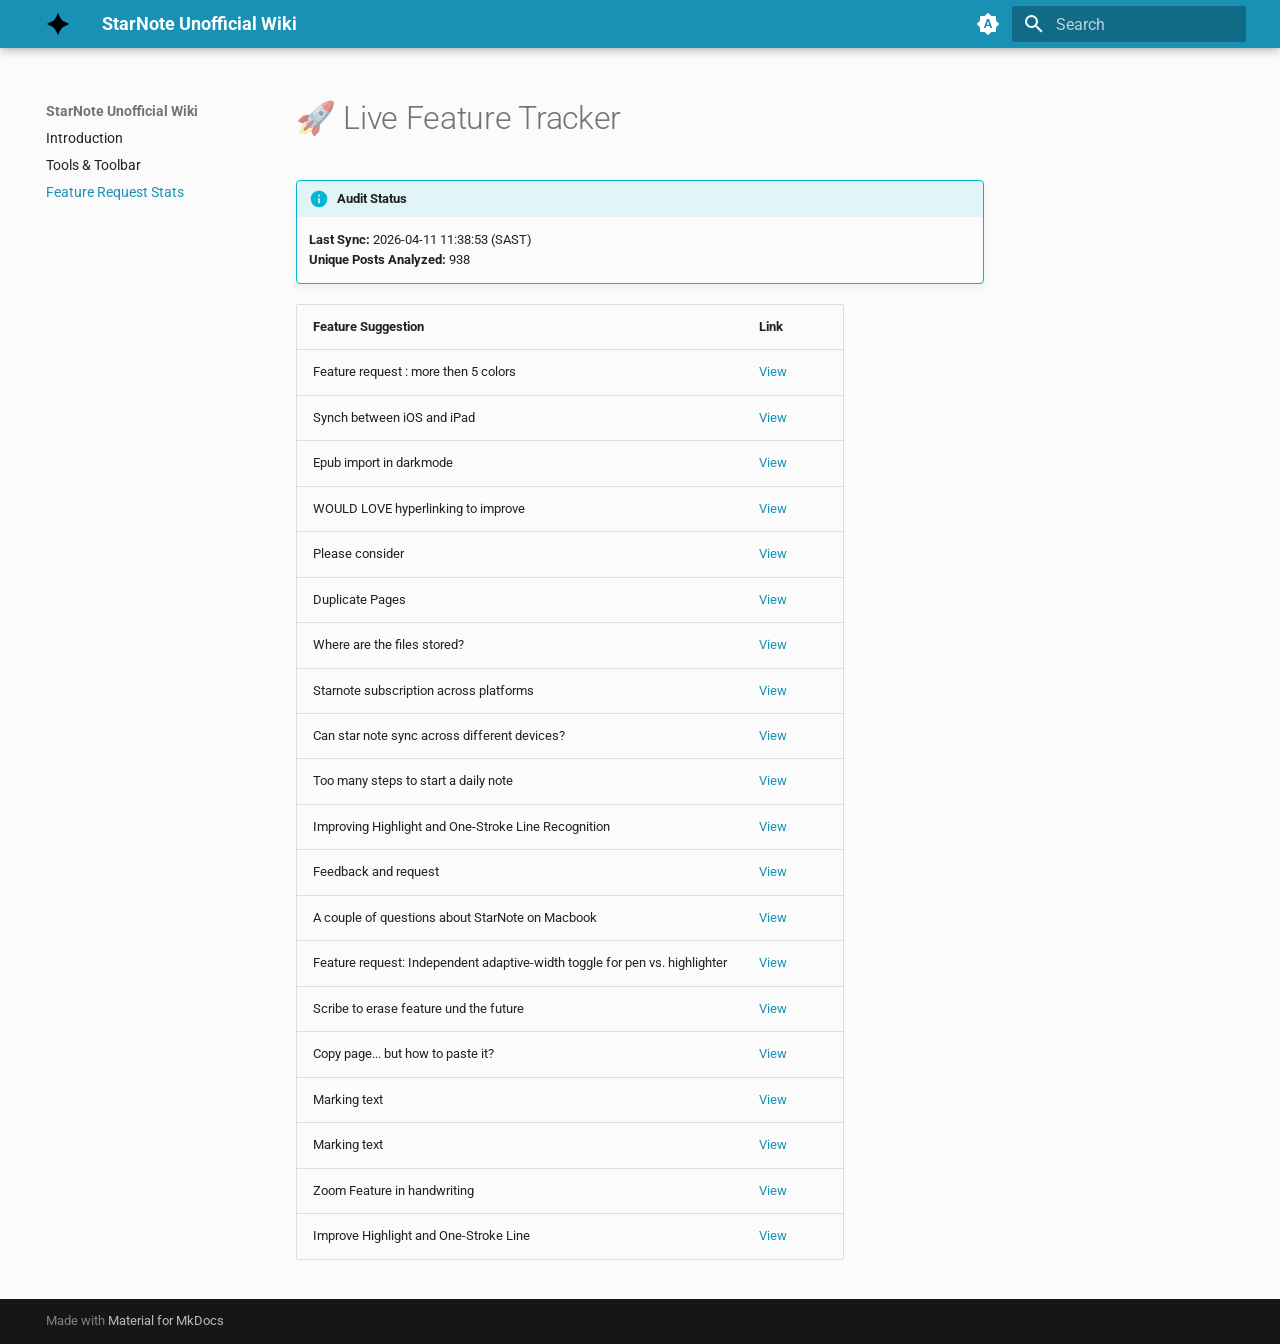
==== features/index.html @ bafad9e4 "Deployed f32382a with MkDocs version: 1.6.1" ====
<!doctype html>
<html lang="en" class="no-js">
  <head>
    
      <meta charset="utf-8">
      <meta name="viewport" content="width=device-width,initial-scale=1">
      
      
      
      
        <link rel="prev" href="../tools/">
      
      
      
        
      
      
      <link rel="icon" href="../assets/sparkle-fill-24.svg">
      <meta name="generator" content="mkdocs-1.6.1, mkdocs-material-9.7.6">
    
    
      
        <title>Feature Request Stats - StarNote Unofficial Wiki</title>
      
    
    
      <link rel="stylesheet" href="../assets/stylesheets/main.484c7ddc.min.css">
      
        
        <link rel="stylesheet" href="../assets/stylesheets/palette.ab4e12ef.min.css">
      
      

  
  
  
  
  <style>:root{--md-annotation-icon:url('data:image/svg+xml;charset=utf-8,%3Csvg%20xmlns%3D%22http%3A//www.w3.org/2000/svg%22%20viewBox%3D%220%200%2024%2024%22%3E%3Cpath%20d%3D%22M18.44%205.559q-1.015%201.748-2.028%203.498-.055-.023-.111-.043a12.098%2012.098%200%200%200-8.68.033C7.537%208.897%205.868%206.026%205.6%205.56a1%201%200%200%200-.141-.19%201.104%201.104%200%200%200-1.768%201.298c1.947%203.37-.096-.216%201.948%203.36.017.03-.495.263-1.393%201.017C2.9%2012.176.452%2014.772%200%2018.99h24a11.7%2011.7%200%200%200-.746-3.068%2012.1%2012.1%200%200%200-2.74-4.184%2012%2012%200%200%200-2.131-1.687c.66-1.122%201.312-2.256%201.965-3.385a1.11%201.11%200%200%200-.008-1.12%201.1%201.1%200%200%200-.852-.532c-.522-.054-.939.313-1.049.545m-.04%208.46c.395.593.324%201.331-.156%201.65-.48.32-1.188.1-1.582-.493s-.324-1.33.156-1.65c.473-.316%201.182-.11%201.582.494m-11.193-.492c.48.32.55%201.058.156%201.65-.394.593-1.103.815-1.584.495-.48-.32-.55-1.058-.156-1.65.4-.603%201.109-.811%201.584-.495%22/%3E%3C/svg%3E');}</style>


    
    
      
    
    
      
        
        
        <link rel="preconnect" href="https://fonts.gstatic.com" crossorigin>
        <link rel="stylesheet" href="https://fonts.googleapis.com/css?family=Roboto:300,300i,400,400i,700,700i%7CRoboto+Mono:400,400i,700,700i&display=fallback">
        <style>:root{--md-text-font:"Roboto";--md-code-font:"Roboto Mono"}</style>
      
    
    
      <link rel="stylesheet" href="../stylesheets/extra.css">
    
    <script>__md_scope=new URL("..",location),__md_hash=e=>[...e].reduce(((e,_)=>(e<<5)-e+_.charCodeAt(0)),0),__md_get=(e,_=localStorage,t=__md_scope)=>JSON.parse(_.getItem(t.pathname+"."+e)),__md_set=(e,_,t=localStorage,a=__md_scope)=>{try{t.setItem(a.pathname+"."+e,JSON.stringify(_))}catch(e){}}</script>
    
      

    
    
  </head>
  
  
    
    
      
    
    
    
    
    <body dir="ltr" data-md-color-scheme="default" data-md-color-primary="indigo" data-md-color-accent="indigo">
  
    
    <input class="md-toggle" data-md-toggle="drawer" type="checkbox" id="__drawer" autocomplete="off">
    <input class="md-toggle" data-md-toggle="search" type="checkbox" id="__search" autocomplete="off">
    <label class="md-overlay" for="__drawer"></label>
    <div data-md-component="skip">
      
        
        <a href="#live-feature-tracker" class="md-skip">
          Skip to content
        </a>
      
    </div>
    <div data-md-component="announce">
      
    </div>
    
    
      

  

<header class="md-header md-header--shadow" data-md-component="header">
  <nav class="md-header__inner md-grid" aria-label="Header">
    <a href=".." title="StarNote Unofficial Wiki" class="md-header__button md-logo" aria-label="StarNote Unofficial Wiki" data-md-component="logo">
      
  <img src="../assets/sparkle-fill-24.svg" alt="logo">

    </a>
    <label class="md-header__button md-icon" for="__drawer">
      
      <svg xmlns="http://www.w3.org/2000/svg" viewBox="0 0 24 24"><path d="M3 6h18v2H3zm0 5h18v2H3zm0 5h18v2H3z"/></svg>
    </label>
    <div class="md-header__title" data-md-component="header-title">
      <div class="md-header__ellipsis">
        <div class="md-header__topic">
          <span class="md-ellipsis">
            StarNote Unofficial Wiki
          </span>
        </div>
        <div class="md-header__topic" data-md-component="header-topic">
          <span class="md-ellipsis">
            
              Feature Request Stats
            
          </span>
        </div>
      </div>
    </div>
    
      
        <form class="md-header__option" data-md-component="palette">
  
    
    
    
    <input class="md-option" data-md-color-media="(prefers-color-scheme)" data-md-color-scheme="default" data-md-color-primary="indigo" data-md-color-accent="indigo"  aria-label="Switch to light mode"  type="radio" name="__palette" id="__palette_0">
    
      <label class="md-header__button md-icon" title="Switch to light mode" for="__palette_1" hidden>
        <svg xmlns="http://www.w3.org/2000/svg" viewBox="0 0 24 24"><path d="m14.3 16-.7-2h-3.2l-.7 2H7.8L11 7h2l3.2 9zM20 8.69V4h-4.69L12 .69 8.69 4H4v4.69L.69 12 4 15.31V20h4.69L12 23.31 15.31 20H20v-4.69L23.31 12zm-9.15 3.96h2.3L12 9z"/></svg>
      </label>
    
  
    
    
    
    <input class="md-option" data-md-color-media="(prefers-color-scheme: light)" data-md-color-scheme="default" data-md-color-primary="indigo" data-md-color-accent="indigo"  aria-label="Switch to dark mode"  type="radio" name="__palette" id="__palette_1">
    
      <label class="md-header__button md-icon" title="Switch to dark mode" for="__palette_2" hidden>
        <svg xmlns="http://www.w3.org/2000/svg" viewBox="0 0 24 24"><path d="M12 7a5 5 0 0 1 5 5 5 5 0 0 1-5 5 5 5 0 0 1-5-5 5 5 0 0 1 5-5m0 2a3 3 0 0 0-3 3 3 3 0 0 0 3 3 3 3 0 0 0 3-3 3 3 0 0 0-3-3m0-7 2.39 3.42C13.65 5.15 12.84 5 12 5s-1.65.15-2.39.42zM3.34 7l4.16-.35A7.2 7.2 0 0 0 5.94 8.5c-.44.74-.69 1.5-.83 2.29zm.02 10 1.76-3.77a7.131 7.131 0 0 0 2.38 4.14zM20.65 7l-1.77 3.79a7.02 7.02 0 0 0-2.38-4.15zm-.01 10-4.14.36c.59-.51 1.12-1.14 1.54-1.86.42-.73.69-1.5.83-2.29zM12 22l-2.41-3.44c.74.27 1.55.44 2.41.44.82 0 1.63-.17 2.37-.44z"/></svg>
      </label>
    
  
    
    
    
    <input class="md-option" data-md-color-media="(prefers-color-scheme: dark)" data-md-color-scheme="slate" data-md-color-primary="indigo" data-md-color-accent="indigo"  aria-label="Switch to pure black"  type="radio" name="__palette" id="__palette_2">
    
      <label class="md-header__button md-icon" title="Switch to pure black" for="__palette_0" hidden>
        <svg xmlns="http://www.w3.org/2000/svg" viewBox="0 0 24 24"><path d="m17.75 4.09-2.53 1.94.91 3.06-2.63-1.81-2.63 1.81.91-3.06-2.53-1.94L12.44 4l1.06-3 1.06 3zm3.5 6.91-1.64 1.25.59 1.98-1.7-1.17-1.7 1.17.59-1.98L15.75 11l2.06-.05L18.5 9l.69 1.95zm-2.28 4.95c.83-.08 1.72 1.1 1.19 1.85-.32.45-.66.87-1.08 1.27C15.17 23 8.84 23 4.94 19.07c-3.91-3.9-3.91-10.24 0-14.14.4-.4.82-.76 1.27-1.08.75-.53 1.93.36 1.85 1.19-.27 2.86.69 5.83 2.89 8.02a9.96 9.96 0 0 0 8.02 2.89m-1.64 2.02a12.08 12.08 0 0 1-7.8-3.47c-2.17-2.19-3.33-5-3.49-7.82-2.81 3.14-2.7 7.96.31 10.98 3.02 3.01 7.84 3.12 10.98.31"/></svg>
      </label>
    
  
</form>
      
    
    
      <script>var palette=__md_get("__palette");if(palette&&palette.color){if("(prefers-color-scheme)"===palette.color.media){var media=matchMedia("(prefers-color-scheme: light)"),input=document.querySelector(media.matches?"[data-md-color-media='(prefers-color-scheme: light)']":"[data-md-color-media='(prefers-color-scheme: dark)']");palette.color.media=input.getAttribute("data-md-color-media"),palette.color.scheme=input.getAttribute("data-md-color-scheme"),palette.color.primary=input.getAttribute("data-md-color-primary"),palette.color.accent=input.getAttribute("data-md-color-accent")}for(var[key,value]of Object.entries(palette.color))document.body.setAttribute("data-md-color-"+key,value)}</script>
    
    
    
      
      
        <label class="md-header__button md-icon" for="__search">
          
          <svg xmlns="http://www.w3.org/2000/svg" viewBox="0 0 24 24"><path d="M9.5 3A6.5 6.5 0 0 1 16 9.5c0 1.61-.59 3.09-1.56 4.23l.27.27h.79l5 5-1.5 1.5-5-5v-.79l-.27-.27A6.52 6.52 0 0 1 9.5 16 6.5 6.5 0 0 1 3 9.5 6.5 6.5 0 0 1 9.5 3m0 2C7 5 5 7 5 9.5S7 14 9.5 14 14 12 14 9.5 12 5 9.5 5"/></svg>
        </label>
        <div class="md-search" data-md-component="search" role="dialog">
  <label class="md-search__overlay" for="__search"></label>
  <div class="md-search__inner" role="search">
    <form class="md-search__form" name="search">
      <input type="text" class="md-search__input" name="query" aria-label="Search" placeholder="Search" autocapitalize="off" autocorrect="off" autocomplete="off" spellcheck="false" data-md-component="search-query" required>
      <label class="md-search__icon md-icon" for="__search">
        
        <svg xmlns="http://www.w3.org/2000/svg" viewBox="0 0 24 24"><path d="M9.5 3A6.5 6.5 0 0 1 16 9.5c0 1.61-.59 3.09-1.56 4.23l.27.27h.79l5 5-1.5 1.5-5-5v-.79l-.27-.27A6.52 6.52 0 0 1 9.5 16 6.5 6.5 0 0 1 3 9.5 6.5 6.5 0 0 1 9.5 3m0 2C7 5 5 7 5 9.5S7 14 9.5 14 14 12 14 9.5 12 5 9.5 5"/></svg>
        
        <svg xmlns="http://www.w3.org/2000/svg" viewBox="0 0 24 24"><path d="M20 11v2H8l5.5 5.5-1.42 1.42L4.16 12l7.92-7.92L13.5 5.5 8 11z"/></svg>
      </label>
      <nav class="md-search__options" aria-label="Search">
        
          <a href="javascript:void(0)" class="md-search__icon md-icon" title="Share" aria-label="Share" data-clipboard data-clipboard-text="" data-md-component="search-share" tabindex="-1">
            
            <svg xmlns="http://www.w3.org/2000/svg" viewBox="0 0 24 24"><path d="M18 16.08c-.76 0-1.44.3-1.96.77L8.91 12.7c.05-.23.09-.46.09-.7s-.04-.47-.09-.7l7.05-4.11c.54.5 1.25.81 2.04.81a3 3 0 0 0 3-3 3 3 0 0 0-3-3 3 3 0 0 0-3 3c0 .24.04.47.09.7L8.04 9.81C7.5 9.31 6.79 9 6 9a3 3 0 0 0-3 3 3 3 0 0 0 3 3c.79 0 1.5-.31 2.04-.81l7.12 4.15c-.05.21-.08.43-.08.66 0 1.61 1.31 2.91 2.92 2.91s2.92-1.3 2.92-2.91A2.92 2.92 0 0 0 18 16.08"/></svg>
          </a>
        
        <button type="reset" class="md-search__icon md-icon" title="Clear" aria-label="Clear" tabindex="-1">
          
          <svg xmlns="http://www.w3.org/2000/svg" viewBox="0 0 24 24"><path d="M19 6.41 17.59 5 12 10.59 6.41 5 5 6.41 10.59 12 5 17.59 6.41 19 12 13.41 17.59 19 19 17.59 13.41 12z"/></svg>
        </button>
      </nav>
      
    </form>
    <div class="md-search__output">
      <div class="md-search__scrollwrap" tabindex="0" data-md-scrollfix>
        <div class="md-search-result" data-md-component="search-result">
          <div class="md-search-result__meta">
            Initializing search
          </div>
          <ol class="md-search-result__list" role="presentation"></ol>
        </div>
      </div>
    </div>
  </div>
</div>
      
    
    
  </nav>
  
</header>
    
    <div class="md-container" data-md-component="container">
      
      
        
          
        
      
      <main class="md-main" data-md-component="main">
        <div class="md-main__inner md-grid">
          
            
              
              <div class="md-sidebar md-sidebar--primary" data-md-component="sidebar" data-md-type="navigation" >
                <div class="md-sidebar__scrollwrap">
                  <div class="md-sidebar__inner">
                    



<nav class="md-nav md-nav--primary" aria-label="Navigation" data-md-level="0">
  <label class="md-nav__title" for="__drawer">
    <a href=".." title="StarNote Unofficial Wiki" class="md-nav__button md-logo" aria-label="StarNote Unofficial Wiki" data-md-component="logo">
      
  <img src="../assets/sparkle-fill-24.svg" alt="logo">

    </a>
    StarNote Unofficial Wiki
  </label>
  
  <ul class="md-nav__list" data-md-scrollfix>
    
      
      
  
  
  
  
    <li class="md-nav__item">
      <a href=".." class="md-nav__link">
        
  
  
  <span class="md-ellipsis">
    
  
    Introduction
  

    
  </span>
  
  

      </a>
    </li>
  

    
      
      
  
  
  
  
    <li class="md-nav__item">
      <a href="../tools/" class="md-nav__link">
        
  
  
  <span class="md-ellipsis">
    
  
    Tools & Toolbar
  

    
  </span>
  
  

      </a>
    </li>
  

    
      
      
  
  
    
  
  
  
    <li class="md-nav__item md-nav__item--active">
      
      <input class="md-nav__toggle md-toggle" type="checkbox" id="__toc">
      
      
        
      
      
      <a href="./" class="md-nav__link md-nav__link--active">
        
  
  
  <span class="md-ellipsis">
    
  
    Feature Request Stats
  

    
  </span>
  
  

      </a>
      
    </li>
  

    
  </ul>
</nav>
                  </div>
                </div>
              </div>
            
            
              
              <div class="md-sidebar md-sidebar--secondary" data-md-component="sidebar" data-md-type="toc" >
                <div class="md-sidebar__scrollwrap">
                  <div class="md-sidebar__inner">
                    

<nav class="md-nav md-nav--secondary" aria-label="Table of contents">
  
  
  
    
  
  
</nav>
                  </div>
                </div>
              </div>
            
          
          
            <div class="md-content" data-md-component="content">
              
                



  


              
              <article class="md-content__inner md-typeset">
                
                  



<h1 id="live-feature-tracker">🚀 Live Feature Tracker</h1>
<div class="admonition info">
<p class="admonition-title">Audit Status</p>
<p><strong>Last Sync:</strong> 2026-04-11 11:38:53 (SAST)<br />
<strong>Unique Posts Analyzed:</strong> 938  </p>
</div>
<table>
<thead>
<tr>
<th style="text-align: left;">Feature Suggestion</th>
<th style="text-align: left;">Link</th>
</tr>
</thead>
<tbody>
<tr>
<td style="text-align: left;">Feature request : more then 5 colors</td>
<td style="text-align: left;"><a href="https://reddit.com/r/StarNoteApp/comments/1phgnlb/feature_request_more_then_5_colors/">View</a></td>
</tr>
<tr>
<td style="text-align: left;">Synch between iOS and iPad</td>
<td style="text-align: left;"><a href="https://reddit.com/r/StarNoteApp/comments/1ph9g75/synch_between_ios_and_ipad/">View</a></td>
</tr>
<tr>
<td style="text-align: left;">Epub import in darkmode</td>
<td style="text-align: left;"><a href="https://reddit.com/r/StarNoteApp/comments/1ph0vtd/epub_import_in_darkmode/">View</a></td>
</tr>
<tr>
<td style="text-align: left;">WOULD LOVE hyperlinking to improve</td>
<td style="text-align: left;"><a href="https://reddit.com/r/StarNoteApp/comments/1pgsdn7/would_love_hyperlinking_to_improve/">View</a></td>
</tr>
<tr>
<td style="text-align: left;">Please consider</td>
<td style="text-align: left;"><a href="https://reddit.com/r/StarNoteApp/comments/1pgsclk/please_consider/">View</a></td>
</tr>
<tr>
<td style="text-align: left;">Duplicate Pages</td>
<td style="text-align: left;"><a href="https://reddit.com/r/StarNoteApp/comments/1pgl7nr/duplicate_pages/">View</a></td>
</tr>
<tr>
<td style="text-align: left;">Where are the files stored?</td>
<td style="text-align: left;"><a href="https://reddit.com/r/StarNoteApp/comments/1pgb4wt/where_are_the_files_stored/">View</a></td>
</tr>
<tr>
<td style="text-align: left;">Starnote subscription across platforms</td>
<td style="text-align: left;"><a href="https://reddit.com/r/StarNoteApp/comments/1pg8w79/starnote_subscription_across_platforms/">View</a></td>
</tr>
<tr>
<td style="text-align: left;">Can star note sync across different devices?</td>
<td style="text-align: left;"><a href="https://reddit.com/r/StarNoteApp/comments/1pfz2fi/can_star_note_sync_across_different_devices/">View</a></td>
</tr>
<tr>
<td style="text-align: left;">Too many steps to start a daily note</td>
<td style="text-align: left;"><a href="https://reddit.com/r/StarNoteApp/comments/1pfocji/too_many_steps_to_start_a_daily_note/">View</a></td>
</tr>
<tr>
<td style="text-align: left;">Improving Highlight and One-Stroke Line Recognition</td>
<td style="text-align: left;"><a href="https://reddit.com/r/StarNoteApp/comments/1pfm1en/improving_highlight_and_onestroke_line_recognition/">View</a></td>
</tr>
<tr>
<td style="text-align: left;">Feedback and request</td>
<td style="text-align: left;"><a href="https://reddit.com/r/StarNoteApp/comments/1pfi7p5/feedback_and_request/">View</a></td>
</tr>
<tr>
<td style="text-align: left;">A couple of questions about StarNote on Macbook</td>
<td style="text-align: left;"><a href="https://reddit.com/r/StarNoteApp/comments/1pf5tfu/a_couple_of_questions_about_starnote_on_macbook/">View</a></td>
</tr>
<tr>
<td style="text-align: left;">Feature request: Independent adaptive-width toggle for pen vs. highlighter</td>
<td style="text-align: left;"><a href="https://reddit.com/r/StarNoteApp/comments/1peumov/feature_request_independent_adaptivewidth_toggle/">View</a></td>
</tr>
<tr>
<td style="text-align: left;">Scribe to erase feature und the future</td>
<td style="text-align: left;"><a href="https://reddit.com/r/StarNoteApp/comments/1peu2ly/scribe_to_erase_feature_und_the_future/">View</a></td>
</tr>
<tr>
<td style="text-align: left;">Copy page... but how to paste it?</td>
<td style="text-align: left;"><a href="https://reddit.com/r/StarNoteApp/comments/1pe8wwp/copy_page_but_how_to_paste_it/">View</a></td>
</tr>
<tr>
<td style="text-align: left;">Marking text</td>
<td style="text-align: left;"><a href="https://reddit.com/r/StarNoteApp/comments/1pe743i/marking_text/">View</a></td>
</tr>
<tr>
<td style="text-align: left;">Marking text</td>
<td style="text-align: left;"><a href="https://reddit.com/r/StarNoteApp/comments/1pe73z9/marking_text/">View</a></td>
</tr>
<tr>
<td style="text-align: left;">Zoom Feature in handwriting</td>
<td style="text-align: left;"><a href="https://reddit.com/r/StarNoteApp/comments/1pe5o2b/zoom_feature_in_handwriting/">View</a></td>
</tr>
<tr>
<td style="text-align: left;">Improve Highlight and One-Stroke Line</td>
<td style="text-align: left;"><a href="https://reddit.com/r/StarNoteApp/comments/1pe5fpt/improve_highlight_and_onestroke_line/">View</a></td>
</tr>
</tbody>
</table>












                
              </article>
            </div>
          
          
<script>var target=document.getElementById(location.hash.slice(1));target&&target.name&&(target.checked=target.name.startsWith("__tabbed_"))</script>
        </div>
        
          <button type="button" class="md-top md-icon" data-md-component="top" hidden>
  
  <svg xmlns="http://www.w3.org/2000/svg" viewBox="0 0 24 24"><path d="M13 20h-2V8l-5.5 5.5-1.42-1.42L12 4.16l7.92 7.92-1.42 1.42L13 8z"/></svg>
  Back to top
</button>
        
      </main>
      
        <footer class="md-footer">
  
  <div class="md-footer-meta md-typeset">
    <div class="md-footer-meta__inner md-grid">
      <div class="md-copyright">
  
  
    Made with
    <a href="https://squidfunk.github.io/mkdocs-material/" target="_blank" rel="noopener">
      Material for MkDocs
    </a>
  
</div>
      
    </div>
  </div>
</footer>
      
    </div>
    <div class="md-dialog" data-md-component="dialog">
      <div class="md-dialog__inner md-typeset"></div>
    </div>
    
    
    
      
      
      <script id="__config" type="application/json">{"annotate": null, "base": "..", "features": ["navigation.path", "navigation.sections", "navigation.top", "search.highlight", "search.share"], "search": "../assets/javascripts/workers/search.2c215733.min.js", "tags": null, "translations": {"clipboard.copied": "Copied to clipboard", "clipboard.copy": "Copy to clipboard", "search.result.more.one": "1 more on this page", "search.result.more.other": "# more on this page", "search.result.none": "No matching documents", "search.result.one": "1 matching document", "search.result.other": "# matching documents", "search.result.placeholder": "Type to start searching", "search.result.term.missing": "Missing", "select.version": "Select version"}, "version": null}</script>
    
    
      <script src="../assets/javascripts/bundle.79ae519e.min.js"></script>
      
    
  </body>
</html>
---- assets/stylesheets/main.484c7ddc.min.css ----
@charset "UTF-8";html{-webkit-text-size-adjust:none;-moz-text-size-adjust:none;text-size-adjust:none;box-sizing:border-box}*,:after,:before{box-sizing:inherit}@media (prefers-reduced-motion){*,:after,:before{transition:none!important}}body{margin:0}a,button,input,label{-webkit-tap-highlight-color:transparent}a{color:inherit;text-decoration:none}hr{border:0;box-sizing:initial;display:block;height:.05rem;overflow:visible;padding:0}small{font-size:80%}sub,sup{line-height:1em}img{border-style:none}table{border-collapse:initial;border-spacing:0}td,th{font-weight:400;vertical-align:top}button{background:#0000;border:0;font-family:inherit;font-size:inherit;margin:0;padding:0}input{border:0;outline:none}:root{--md-primary-fg-color:#4051b5;--md-primary-fg-color--light:#5d6cc0;--md-primary-fg-color--dark:#303fa1;--md-primary-bg-color:#fff;--md-primary-bg-color--light:#ffffffb3;--md-accent-fg-color:#526cfe;--md-accent-fg-color--transparent:#526cfe1a;--md-accent-bg-color:#fff;--md-accent-bg-color--light:#ffffffb3}[data-md-color-scheme=default]{color-scheme:light}[data-md-color-scheme=default] img[src$="#gh-dark-mode-only"],[data-md-color-scheme=default] img[src$="#only-dark"]{display:none}:root,[data-md-color-scheme=default]{--md-hue:225deg;--md-default-fg-color:#000000de;--md-default-fg-color--light:#0000008a;--md-default-fg-color--lighter:#00000052;--md-default-fg-color--lightest:#00000012;--md-default-bg-color:#fff;--md-default-bg-color--light:#ffffffb3;--md-default-bg-color--lighter:#ffffff4d;--md-default-bg-color--lightest:#ffffff1f;--md-code-fg-color:#36464e;--md-code-bg-color:#f5f5f5;--md-code-bg-color--light:#f5f5f5b3;--md-code-bg-color--lighter:#f5f5f54d;--md-code-hl-color:#4287ff;--md-code-hl-color--light:#4287ff1a;--md-code-hl-number-color:#d52a2a;--md-code-hl-special-color:#db1457;--md-code-hl-function-color:#a846b9;--md-code-hl-constant-color:#6e59d9;--md-code-hl-keyword-color:#3f6ec6;--md-code-hl-string-color:#1c7d4d;--md-code-hl-name-color:var(--md-code-fg-color);--md-code-hl-operator-color:var(--md-default-fg-color--light);--md-code-hl-punctuation-color:var(--md-default-fg-color--light);--md-code-hl-comment-color:var(--md-default-fg-color--light);--md-code-hl-generic-color:var(--md-default-fg-color--light);--md-code-hl-variable-color:var(--md-default-fg-color--light);--md-typeset-color:var(--md-default-fg-color);--md-typeset-a-color:var(--md-primary-fg-color);--md-typeset-del-color:#f5503d26;--md-typeset-ins-color:#0bd57026;--md-typeset-kbd-color:#fafafa;--md-typeset-kbd-accent-color:#fff;--md-typeset-kbd-border-color:#b8b8b8;--md-typeset-mark-color:#ffff0080;--md-typeset-table-color:#0000001f;--md-typeset-table-color--light:rgba(0,0,0,.035);--md-admonition-fg-color:var(--md-default-fg-color);--md-admonition-bg-color:var(--md-default-bg-color);--md-warning-fg-color:#000000de;--md-warning-bg-color:#ff9;--md-footer-fg-color:#fff;--md-footer-fg-color--light:#ffffffb3;--md-footer-fg-color--lighter:#ffffff73;--md-footer-bg-color:#000000de;--md-footer-bg-color--dark:#00000052;--md-shadow-z1:0 0.2rem 0.5rem #0000000d,0 0 0.05rem #0000001a;--md-shadow-z2:0 0.2rem 0.5rem #0000001a,0 0 0.05rem #00000040;--md-shadow-z3:0 0.2rem 0.5rem #0003,0 0 0.05rem #00000059}.md-icon svg{fill:currentcolor;display:block;height:1.2rem;width:1.2rem}body{-webkit-font-smoothing:antialiased;-moz-osx-font-smoothing:grayscale;--md-text-font-family:var(--md-text-font,_),-apple-system,BlinkMacSystemFont,Helvetica,Arial,sans-serif;--md-code-font-family:var(--md-code-font,_),SFMono-Regular,Consolas,Menlo,monospace}aside,body,input{font-feature-settings:"kern","liga";color:var(--md-typeset-color);font-family:var(--md-text-font-family)}code,kbd,pre{font-feature-settings:"kern";font-family:var(--md-code-font-family)}:root{--md-typeset-table-sort-icon:url('data:image/svg+xml;charset=utf-8,<svg xmlns="http://www.w3.org/2000/svg" viewBox="0 0 24 24"><path d="m18 21-4-4h3V7h-3l4-4 4 4h-3v10h3M2 19v-2h10v2M2 13v-2h7v2M2 7V5h4v2z"/></svg>');--md-typeset-table-sort-icon--asc:url('data:image/svg+xml;charset=utf-8,<svg xmlns="http://www.w3.org/2000/svg" viewBox="0 0 24 24"><path d="M19 17h3l-4 4-4-4h3V3h2M2 17h10v2H2M6 5v2H2V5m0 6h7v2H2z"/></svg>');--md-typeset-table-sort-icon--desc:url('data:image/svg+xml;charset=utf-8,<svg xmlns="http://www.w3.org/2000/svg" viewBox="0 0 24 24"><path d="M19 7h3l-4-4-4 4h3v14h2M2 17h10v2H2M6 5v2H2V5m0 6h7v2H2z"/></svg>')}.md-typeset{-webkit-print-color-adjust:exact;color-adjust:exact;font-size:.8rem;line-height:1.6;overflow-wrap:break-word}@media print{.md-typeset{font-size:.68rem}}.md-typeset blockquote,.md-typeset dl,.md-typeset figure,.md-typeset ol,.md-typeset pre,.md-typeset ul{margin-bottom:1em;margin-top:1em}.md-typeset h1{color:var(--md-default-fg-color--light);font-size:2em;line-height:1.3;margin:0 0 1.25em}.md-typeset h1,.md-typeset h2{font-weight:300;letter-spacing:-.01em}.md-typeset h2{font-size:1.5625em;line-height:1.4;margin:1.6em 0 .64em}.md-typeset h3{font-size:1.25em;font-weight:400;letter-spacing:-.01em;line-height:1.5;margin:1.6em 0 .8em}.md-typeset h2+h3{margin-top:.8em}.md-typeset h4{font-weight:700;letter-spacing:-.01em;margin:1em 0}.md-typeset h5,.md-typeset h6{color:var(--md-default-fg-color--light);font-size:.8em;font-weight:700;letter-spacing:-.01em;margin:1.25em 0}.md-typeset h5{text-transform:uppercase}.md-typeset h5 code{text-transform:none}.md-typeset hr{border-bottom:.05rem solid var(--md-default-fg-color--lightest);display:flow-root;margin:1.5em 0}.md-typeset a{color:var(--md-typeset-a-color);word-break:break-word}.md-typeset a,.md-typeset a:before{transition:color 125ms}.md-typeset a:focus,.md-typeset a:hover{color:var(--md-accent-fg-color)}.md-typeset a:focus code,.md-typeset a:hover code{background-color:var(--md-accent-fg-color--transparent);color:var(--md-accent-fg-color)}.md-typeset a code{color:var(--md-typeset-a-color)}.md-typeset a.focus-visible{outline-color:var(--md-accent-fg-color);outline-offset:.2rem}.md-typeset code,.md-typeset kbd,.md-typeset pre{color:var(--md-code-fg-color);direction:ltr;font-variant-ligatures:none;transition:background-color 125ms}@media print{.md-typeset code,.md-typeset kbd,.md-typeset pre{white-space:pre-wrap}}.md-typeset code{background-color:var(--md-code-bg-color);border-radius:.1rem;-webkit-box-decoration-break:clone;box-decoration-break:clone;font-size:.85em;padding:0 .2941176471em;transition:color 125ms,background-color 125ms;word-break:break-word}.md-typeset code:not(.focus-visible){-webkit-tap-highlight-color:transparent;outline:none}.md-typeset pre{display:flow-root;line-height:1.4;position:relative}.md-typeset pre>code{-webkit-box-decoration-break:slice;box-decoration-break:slice;box-shadow:none;display:block;margin:0;outline-color:var(--md-accent-fg-color);overflow:auto;padding:.7720588235em 1.1764705882em;scrollbar-color:var(--md-default-fg-color--lighter) #0000;scrollbar-width:thin;touch-action:auto;word-break:normal}.md-typeset pre>code:hover{scrollbar-color:var(--md-accent-fg-color) #0000}.md-typeset pre>code::-webkit-scrollbar{height:.2rem;width:.2rem}.md-typeset pre>code::-webkit-scrollbar-thumb{background-color:var(--md-default-fg-color--lighter)}.md-typeset pre>code::-webkit-scrollbar-thumb:hover{background-color:var(--md-accent-fg-color)}.md-typeset kbd{background-color:var(--md-typeset-kbd-color);border-radius:.1rem;box-shadow:0 .1rem 0 .05rem var(--md-typeset-kbd-border-color),0 .1rem 0 var(--md-typeset-kbd-border-color),0 -.1rem .2rem var(--md-typeset-kbd-accent-color) inset;color:var(--md-default-fg-color);display:inline-block;font-size:.75em;padding:0 .6666666667em;vertical-align:text-top;word-break:break-word}.md-typeset mark{background-color:var(--md-typeset-mark-color);-webkit-box-decoration-break:clone;box-decoration-break:clone;color:inherit;word-break:break-word}.md-typeset abbr{cursor:help;text-decoration:none}.md-typeset [data-preview],.md-typeset abbr{border-bottom:.05rem dotted var(--md-default-fg-color--light)}.md-typeset small{opacity:.75}[dir=ltr] .md-typeset sub,[dir=ltr] .md-typeset sup{margin-left:.078125em}[dir=rtl] .md-typeset sub,[dir=rtl] .md-typeset sup{margin-right:.078125em}[dir=ltr] .md-typeset blockquote{padding-left:.6rem}[dir=rtl] .md-typeset blockquote{padding-right:.6rem}[dir=ltr] .md-typeset blockquote{border-left:.2rem solid var(--md-default-fg-color--lighter)}[dir=rtl] .md-typeset blockquote{border-right:.2rem solid var(--md-default-fg-color--lighter)}.md-typeset blockquote{color:var(--md-default-fg-color--light);margin-left:0;margin-right:0}.md-typeset ul{list-style-type:disc}.md-typeset ul[type]{list-style-type:revert-layer}[dir=ltr] .md-typeset ol,[dir=ltr] .md-typeset ul{margin-left:.625em}[dir=rtl] .md-typeset ol,[dir=rtl] .md-typeset ul{margin-right:.625em}.md-typeset ol,.md-typeset ul{padding:0}.md-typeset ol:not([hidden]),.md-typeset ul:not([hidden]){display:flow-root}.md-typeset ol ol,.md-typeset ul ol{list-style-type:lower-alpha}.md-typeset ol ol ol,.md-typeset ul ol ol{list-style-type:lower-roman}.md-typeset ol ol ol ol,.md-typeset ul ol ol ol{list-style-type:upper-alpha}.md-typeset ol ol ol ol ol,.md-typeset ul ol ol ol ol{list-style-type:upper-roman}.md-typeset ol[type],.md-typeset ul[type]{list-style-type:revert-layer}[dir=ltr] .md-typeset ol li,[dir=ltr] .md-typeset ul li{margin-left:1.25em}[dir=rtl] .md-typeset ol li,[dir=rtl] .md-typeset ul li{margin-right:1.25em}.md-typeset ol li,.md-typeset ul li{margin-bottom:.5em}.md-typeset ol li blockquote,.md-typeset ol li p,.md-typeset ul li blockquote,.md-typeset ul li p{margin:.5em 0}.md-typeset ol li:last-child,.md-typeset ul li:last-child{margin-bottom:0}[dir=ltr] .md-typeset ol li ol,[dir=ltr] .md-typeset ol li ul,[dir=ltr] .md-typeset ul li ol,[dir=ltr] .md-typeset ul li ul{margin-left:.625em}[dir=rtl] .md-typeset ol li ol,[dir=rtl] .md-typeset ol li ul,[dir=rtl] .md-typeset ul li ol,[dir=rtl] .md-typeset ul li ul{margin-right:.625em}.md-typeset ol li ol,.md-typeset ol li ul,.md-typeset ul li ol,.md-typeset ul li ul{margin-bottom:.5em;margin-top:.5em}[dir=ltr] .md-typeset dd{margin-left:1.875em}[dir=rtl] .md-typeset dd{margin-right:1.875em}.md-typeset dd{margin-bottom:1.5em;margin-top:1em}.md-typeset img,.md-typeset svg,.md-typeset video{height:auto;max-width:100%}.md-typeset img[align=left]{margin:1em 1em 1em 0}.md-typeset img[align=right]{margin:1em 0 1em 1em}.md-typeset img[align]:only-child{margin-top:0}.md-typeset figure{display:flow-root;margin:1em auto;max-width:100%;text-align:center;width:fit-content}.md-typeset figure img{display:block;margin:0 auto}.md-typeset figcaption{font-style:italic;margin:1em auto;max-width:24rem}.md-typeset iframe{max-width:100%}.md-typeset table:not([class]){background-color:var(--md-default-bg-color);border:.05rem solid var(--md-typeset-table-color);border-radius:.1rem;display:inline-block;font-size:.64rem;max-width:100%;overflow:auto;touch-action:auto}@media print{.md-typeset table:not([class]){display:table}}.md-typeset table:not([class])+*{margin-top:1.5em}.md-typeset table:not([class]) td>:first-child,.md-typeset table:not([class]) th>:first-child{margin-top:0}.md-typeset table:not([class]) td>:last-child,.md-typeset table:not([class]) th>:last-child{margin-bottom:0}.md-typeset table:not([class]) td:not([align]),.md-typeset table:not([class]) th:not([align]){text-align:left}[dir=rtl] .md-typeset table:not([class]) td:not([align]),[dir=rtl] .md-typeset table:not([class]) th:not([align]){text-align:right}.md-typeset table:not([class]) th{font-weight:700;min-width:5rem;padding:.9375em 1.25em;vertical-align:top}.md-typeset table:not([class]) td{border-top:.05rem solid var(--md-typeset-table-color);padding:.9375em 1.25em;vertical-align:top}.md-typeset table:not([class]) tbody tr{transition:background-color 125ms}.md-typeset table:not([class]) tbody tr:hover{background-color:var(--md-typeset-table-color--light);box-shadow:0 .05rem 0 var(--md-default-bg-color) inset}.md-typeset table:not([class]) a{word-break:normal}.md-typeset table th[role=columnheader]{cursor:pointer}[dir=ltr] .md-typeset table th[role=columnheader]:after{margin-left:.5em}[dir=rtl] .md-typeset table th[role=columnheader]:after{margin-right:.5em}.md-typeset table th[role=columnheader]:after{content:"";display:inline-block;height:1.2em;-webkit-mask-image:var(--md-typeset-table-sort-icon);mask-image:var(--md-typeset-table-sort-icon);-webkit-mask-repeat:no-repeat;mask-repeat:no-repeat;-webkit-mask-size:contain;mask-size:contain;transition:background-color 125ms;vertical-align:text-bottom;width:1.2em}.md-typeset table th[role=columnheader]:hover:after{background-color:var(--md-default-fg-color--lighter)}.md-typeset table th[role=columnheader][aria-sort=ascending]:after{background-color:var(--md-default-fg-color--light);-webkit-mask-image:var(--md-typeset-table-sort-icon--asc);mask-image:var(--md-typeset-table-sort-icon--asc)}.md-typeset table th[role=columnheader][aria-sort=descending]:after{background-color:var(--md-default-fg-color--light);-webkit-mask-image:var(--md-typeset-table-sort-icon--desc);mask-image:var(--md-typeset-table-sort-icon--desc)}.md-typeset__scrollwrap{margin:1em -.8rem;overflow-x:auto;touch-action:auto}.md-typeset__table{display:inline-block;margin-bottom:.5em;padding:0 .8rem}@media print{.md-typeset__table{display:block}}html .md-typeset__table table{display:table;margin:0;overflow:hidden;width:100%}@media screen and (max-width:44.984375em){.md-content__inner>pre{margin:1em -.8rem}.md-content__inner>pre code{border-radius:0}}.md-typeset .md-author{border-radius:100%;display:block;flex-shrink:0;height:1.6rem;overflow:hidden;position:relative;transition:color 125ms,transform 125ms;width:1.6rem}.md-typeset .md-author img{display:block}.md-typeset .md-author--more{background:var(--md-default-fg-color--lightest);color:var(--md-default-fg-color--lighter);font-size:.6rem;font-weight:700;line-height:1.6rem;text-align:center}.md-typeset .md-author--long{height:2.4rem;width:2.4rem}.md-typeset a.md-author{transform:scale(1)}.md-typeset a.md-author img{border-radius:100%;filter:grayscale(100%) opacity(75%);transition:filter 125ms}.md-typeset a.md-author:focus,.md-typeset a.md-author:hover{transform:scale(1.1);z-index:1}.md-typeset a.md-author:focus img,.md-typeset a.md-author:hover img{filter:grayscale(0)}.md-banner{background-color:var(--md-footer-bg-color);color:var(--md-footer-fg-color);overflow:auto}@media print{.md-banner{display:none}}.md-banner--warning{background-color:var(--md-warning-bg-color);color:var(--md-warning-fg-color)}.md-banner__inner{font-size:.7rem;margin:.6rem auto;padding:0 .8rem}[dir=ltr] .md-banner__button{float:right}[dir=rtl] .md-banner__button{float:left}.md-banner__button{color:inherit;cursor:pointer;transition:opacity .25s}.no-js .md-banner__button{display:none}.md-banner__button:hover{opacity:.7}html{font-size:125%;height:100%;overflow-x:hidden}@media screen and (min-width:100em){html{font-size:137.5%}}@media screen and (min-width:125em){html{font-size:150%}}body{background-color:var(--md-default-bg-color);display:flex;flex-direction:column;font-size:.5rem;min-height:100%;position:relative;width:100%}@media print{body{display:block}}@media screen and (max-width:59.984375em){body[data-md-scrolllock]{position:fixed}}.md-grid{margin-left:auto;margin-right:auto;max-width:61rem}.md-container{display:flex;flex-direction:column;flex-grow:1}@media print{.md-container{display:block}}.md-main{flex-grow:1}.md-main__inner{display:flex;height:100%;margin-top:1.5rem}.md-ellipsis{overflow:hidden;text-overflow:ellipsis}.md-toggle{display:none}.md-option{height:0;opacity:0;position:absolute;width:0}.md-option:checked+label:not([hidden]){display:block}.md-option.focus-visible+label{outline-color:var(--md-accent-fg-color);outline-style:auto}.md-skip{background-color:var(--md-default-fg-color);border-radius:.1rem;color:var(--md-default-bg-color);font-size:.64rem;margin:.5rem;opacity:0;outline-color:var(--md-accent-fg-color);padding:.3rem .5rem;position:fixed;transform:translateY(.4rem);z-index:-1}.md-skip:focus{opacity:1;transform:translateY(0);transition:transform .25s cubic-bezier(.4,0,.2,1),opacity 175ms 75ms;z-index:10}@page{margin:25mm}:root{--md-clipboard-icon:url('data:image/svg+xml;charset=utf-8,<svg xmlns="http://www.w3.org/2000/svg" viewBox="0 0 24 24"><path d="M19 21H8V7h11m0-2H8a2 2 0 0 0-2 2v14a2 2 0 0 0 2 2h11a2 2 0 0 0 2-2V7a2 2 0 0 0-2-2m-3-4H4a2 2 0 0 0-2 2v14h2V3h12z"/></svg>')}.md-clipboard{border-radius:.1rem;color:var(--md-default-fg-color--lightest);cursor:pointer;height:1.5em;outline-color:var(--md-accent-fg-color);outline-offset:.1rem;transition:color .25s;width:1.5em;z-index:1}@media print{.md-clipboard{display:none}}.md-clipboard:not(.focus-visible){-webkit-tap-highlight-color:transparent;outline:none}:hover>.md-clipboard{color:var(--md-default-fg-color--light)}.md-clipboard:focus,.md-clipboard:hover{color:var(--md-accent-fg-color)}.md-clipboard:after{background-color:currentcolor;content:"";display:block;height:1.125em;margin:0 auto;-webkit-mask-image:var(--md-clipboard-icon);mask-image:var(--md-clipboard-icon);-webkit-mask-position:center;mask-position:center;-webkit-mask-repeat:no-repeat;mask-repeat:no-repeat;-webkit-mask-size:contain;mask-size:contain;width:1.125em}.md-clipboard--inline{cursor:pointer}.md-clipboard--inline code{transition:color .25s,background-color .25s}.md-clipboard--inline:focus code,.md-clipboard--inline:hover code{background-color:var(--md-accent-fg-color--transparent);color:var(--md-accent-fg-color)}:root{--md-code-select-icon:url('data:image/svg+xml;charset=utf-8,<svg xmlns="http://www.w3.org/2000/svg" viewBox="0 0 24 24"><path d="M19 19h-4v2h4c1.1 0 2-.9 2-2v-4h-2m0-12h-4v2h4v4h2V5c0-1.1-.9-2-2-2M5 5h4V3H5c-1.1 0-2 .9-2 2v4h2m0 6H3v4c0 1.1.9 2 2 2h4v-2H5zm2-4h2v2H7zm4 0h2v2h-2zm4 0h2v2h-2zM7 7h2v2H7zm4 0h2v2h-2zm4 0h2v2h-2zm-8 8h2v2H7zm4 0h2v2h-2zm4 0h2v2h-2z"/></svg>');--md-code-copy-icon:url('data:image/svg+xml;charset=utf-8,<svg xmlns="http://www.w3.org/2000/svg" viewBox="0 0 24 24"><path d="M19 21H8V7h11m0-2H8a2 2 0 0 0-2 2v14a2 2 0 0 0 2 2h11a2 2 0 0 0 2-2V7a2 2 0 0 0-2-2m-3-4H4a2 2 0 0 0-2 2v14h2V3h12z"/></svg>')}.md-typeset .md-code__content{display:grid}.md-code__nav{background-color:var(--md-code-bg-color--lighter);border-radius:.1rem;display:flex;gap:.2rem;padding:.2rem;position:absolute;right:.25em;top:.25em;transition:background-color .25s;z-index:1}:hover>.md-code__nav{background-color:var(--md-code-bg-color--light)}.md-code__button{color:var(--md-default-fg-color--lightest);cursor:pointer;display:block;height:1.5em;outline-color:var(--md-accent-fg-color);outline-offset:.1rem;transition:color .25s;width:1.5em}:hover>*>.md-code__button{color:var(--md-default-fg-color--light)}.md-code__button.focus-visible,.md-code__button:hover{color:var(--md-accent-fg-color)}.md-code__button--active{color:var(--md-default-fg-color)!important}.md-code__button:after{background-color:currentcolor;content:"";display:block;height:1.125em;margin:0 auto;-webkit-mask-position:center;mask-position:center;-webkit-mask-repeat:no-repeat;mask-repeat:no-repeat;-webkit-mask-size:contain;mask-size:contain;width:1.125em}.md-code__button[data-md-type=select]:after{-webkit-mask-image:var(--md-code-select-icon);mask-image:var(--md-code-select-icon)}.md-code__button[data-md-type=copy]:after{-webkit-mask-image:var(--md-code-copy-icon);mask-image:var(--md-code-copy-icon)}@keyframes consent{0%{opacity:0;transform:translateY(100%)}to{opacity:1;transform:translateY(0)}}@keyframes overlay{0%{opacity:0}to{opacity:1}}.md-consent__overlay{animation:overlay .25s both;-webkit-backdrop-filter:blur(.1rem);backdrop-filter:blur(.1rem);background-color:#0000008a;height:100%;opacity:1;position:fixed;top:0;width:100%;z-index:5}.md-consent__inner{animation:consent .5s cubic-bezier(.1,.7,.1,1) both;background-color:var(--md-default-bg-color);border:0;border-radius:.1rem;bottom:0;box-shadow:0 0 .2rem #0000001a,0 .2rem .4rem #0003;max-height:100%;overflow:auto;padding:0;position:fixed;width:100%;z-index:5}.md-consent__form{padding:.8rem}.md-consent__settings{display:none;margin:1em 0}input:checked+.md-consent__settings{display:block}.md-consent__controls{margin-bottom:.8rem}.md-typeset .md-consent__controls .md-button{display:inline}@media screen and (max-width:44.984375em){.md-typeset .md-consent__controls .md-button{display:block;margin-top:.4rem;text-align:center;width:100%}}.md-consent label{cursor:pointer}.md-content{flex-grow:1;min-width:0}.md-content__inner{margin:0 .8rem 1.2rem;padding-top:.6rem}@media screen and (min-width:76.25em){[dir=ltr] .md-sidebar--primary:not([hidden])~.md-content>.md-content__inner{margin-left:1.2rem}[dir=ltr] .md-sidebar--secondary:not([hidden])~.md-content>.md-content__inner,[dir=rtl] .md-sidebar--primary:not([hidden])~.md-content>.md-content__inner{margin-right:1.2rem}[dir=rtl] .md-sidebar--secondary:not([hidden])~.md-content>.md-content__inner{margin-left:1.2rem}}.md-content__inner:before{content:"";display:block;height:.4rem}.md-content__inner>:last-child{margin-bottom:0}[dir=ltr] .md-content__button{float:right}[dir=rtl] .md-content__button{float:left}[dir=ltr] .md-content__button{margin-left:.4rem}[dir=rtl] .md-content__button{margin-right:.4rem}.md-content__button{margin:.4rem 0;padding:0}@media print{.md-content__button{display:none}}.md-typeset .md-content__button{color:var(--md-default-fg-color--lighter)}.md-content__button svg{display:inline;vertical-align:top}[dir=rtl] .md-content__button svg{transform:scaleX(-1)}[dir=ltr] .md-dialog{right:.8rem}[dir=rtl] .md-dialog{left:.8rem}.md-dialog{background-color:var(--md-default-fg-color);border-radius:.1rem;bottom:.8rem;box-shadow:var(--md-shadow-z3);min-width:11.1rem;opacity:0;padding:.4rem .6rem;pointer-events:none;position:fixed;transform:translateY(100%);transition:transform 0ms .4s,opacity .4s;z-index:4}@media print{.md-dialog{display:none}}.md-dialog--active{opacity:1;pointer-events:auto;transform:translateY(0);transition:transform .4s cubic-bezier(.075,.85,.175,1),opacity .4s}.md-dialog__inner{color:var(--md-default-bg-color);font-size:.7rem}.md-feedback{margin:2em 0 1em;text-align:center}.md-feedback fieldset{border:none;margin:0;padding:0}.md-feedback__title{font-weight:700;margin:1em auto}.md-feedback__inner{position:relative}.md-feedback__list{display:flex;flex-wrap:wrap;place-content:baseline center;position:relative}.md-feedback__list:hover .md-icon:not(:disabled){color:var(--md-default-fg-color--lighter)}:disabled .md-feedback__list{min-height:1.8rem}.md-feedback__icon{color:var(--md-default-fg-color--light);cursor:pointer;flex-shrink:0;margin:0 .1rem;transition:color 125ms}.md-feedback__icon:not(:disabled).md-icon:hover{color:var(--md-accent-fg-color)}.md-feedback__icon:disabled{color:var(--md-default-fg-color--lightest);pointer-events:none}.md-feedback__note{opacity:0;position:relative;transform:translateY(.4rem);transition:transform .4s cubic-bezier(.1,.7,.1,1),opacity .15s}.md-feedback__note>*{margin:0 auto;max-width:16rem}:disabled .md-feedback__note{opacity:1;transform:translateY(0)}@media print{.md-feedback{display:none}}.md-footer{background-color:var(--md-footer-bg-color);color:var(--md-footer-fg-color)}@media print{.md-footer{display:none}}.md-footer__inner{justify-content:space-between;overflow:auto;padding:.2rem}.md-footer__inner:not([hidden]){display:flex}.md-footer__link{align-items:end;display:flex;flex-grow:0.01;margin-bottom:.4rem;margin-top:1rem;max-width:100%;outline-color:var(--md-accent-fg-color);overflow:hidden;transition:opacity .25s}.md-footer__link:focus,.md-footer__link:hover{opacity:.7}[dir=rtl] .md-footer__link svg{transform:scaleX(-1)}@media screen and (max-width:44.984375em){.md-footer__link--prev{flex-shrink:0}.md-footer__link--prev .md-footer__title{display:none}}[dir=ltr] .md-footer__link--next{margin-left:auto}[dir=rtl] .md-footer__link--next{margin-right:auto}.md-footer__link--next{text-align:right}[dir=rtl] .md-footer__link--next{text-align:left}.md-footer__title{flex-grow:1;font-size:.9rem;margin-bottom:.7rem;max-width:calc(100% - 2.4rem);padding:0 1rem;white-space:nowrap}.md-footer__button{margin:.2rem;padding:.4rem}.md-footer__direction{font-size:.64rem;opacity:.7}.md-footer-meta{background-color:var(--md-footer-bg-color--dark)}.md-footer-meta__inner{display:flex;flex-wrap:wrap;justify-content:space-between;padding:.2rem}html .md-footer-meta.md-typeset a{color:var(--md-footer-fg-color--light)}html .md-footer-meta.md-typeset a:focus,html .md-footer-meta.md-typeset a:hover{color:var(--md-footer-fg-color)}.md-copyright{color:var(--md-footer-fg-color--lighter);font-size:.64rem;margin:auto .6rem;padding:.4rem 0;width:100%}@media screen and (min-width:45em){.md-copyright{width:auto}}.md-copyright__highlight{color:var(--md-footer-fg-color--light)}.md-social{display:inline-flex;gap:.2rem;margin:0 .4rem;padding:.2rem 0 .6rem}@media screen and (min-width:45em){.md-social{padding:.6rem 0}}.md-social__link{display:inline-block;height:1.6rem;text-align:center;width:1.6rem}.md-social__link:before{line-height:1.9}.md-social__link svg{fill:currentcolor;max-height:.8rem;vertical-align:-25%}.md-typeset .md-button{border:.1rem solid;border-radius:.1rem;color:var(--md-primary-fg-color);cursor:pointer;display:inline-block;font-weight:700;padding:.625em 2em;transition:color 125ms,background-color 125ms,border-color 125ms}.md-typeset .md-button--primary{background-color:var(--md-primary-fg-color);border-color:var(--md-primary-fg-color);color:var(--md-primary-bg-color)}.md-typeset .md-button:focus,.md-typeset .md-button:hover{background-color:var(--md-accent-fg-color);border-color:var(--md-accent-fg-color);color:var(--md-accent-bg-color)}[dir=ltr] .md-typeset .md-input{border-top-left-radius:.1rem}[dir=ltr] .md-typeset .md-input,[dir=rtl] .md-typeset .md-input{border-top-right-radius:.1rem}[dir=rtl] .md-typeset .md-input{border-top-left-radius:.1rem}.md-typeset .md-input{border-bottom:.1rem solid var(--md-default-fg-color--lighter);box-shadow:var(--md-shadow-z1);font-size:.8rem;height:1.8rem;padding:0 .6rem;transition:border .25s,box-shadow .25s}.md-typeset .md-input:focus,.md-typeset .md-input:hover{border-bottom-color:var(--md-accent-fg-color);box-shadow:var(--md-shadow-z2)}.md-typeset .md-input--stretch{width:100%}.md-header{background-color:var(--md-primary-fg-color);box-shadow:0 0 .2rem #0000,0 .2rem .4rem #0000;color:var(--md-primary-bg-color);display:block;left:0;position:sticky;right:0;top:0;z-index:4}@media print{.md-header{display:none}}.md-header[hidden]{transform:translateY(-100%);transition:transform .25s cubic-bezier(.8,0,.6,1),box-shadow .25s}.md-header--shadow{box-shadow:0 0 .2rem #0000001a,0 .2rem .4rem #0003;transition:transform .25s cubic-bezier(.1,.7,.1,1),box-shadow .25s}.md-header__inner{align-items:center;display:flex;padding:0 .2rem}.md-header__button{color:currentcolor;cursor:pointer;margin:.2rem;outline-color:var(--md-accent-fg-color);padding:.4rem;position:relative;transition:opacity .25s;vertical-align:middle;z-index:1}.md-header__button:hover{opacity:.7}.md-header__button:not([hidden]){display:inline-block}.md-header__button:not(.focus-visible){-webkit-tap-highlight-color:transparent;outline:none}.md-header__button.md-logo{margin:.2rem;padding:.4rem}@media screen and (max-width:76.234375em){.md-header__button.md-logo{display:none}}.md-header__button.md-logo img,.md-header__button.md-logo svg{fill:currentcolor;display:block;height:1.2rem;width:auto}@media screen and (min-width:60em){.md-header__button[for=__search]{display:none}}.no-js .md-header__button[for=__search]{display:none}[dir=rtl] .md-header__button[for=__search] svg{transform:scaleX(-1)}@media screen and (min-width:76.25em){.md-header__button[for=__drawer]{display:none}}.md-header__topic{display:flex;max-width:100%;position:absolute;transition:transform .4s cubic-bezier(.1,.7,.1,1),opacity .15s;white-space:nowrap}.md-header__topic+.md-header__topic{opacity:0;pointer-events:none;transform:translateX(1.25rem);transition:transform .4s cubic-bezier(1,.7,.1,.1),opacity .15s;z-index:-1}[dir=rtl] .md-header__topic+.md-header__topic{transform:translateX(-1.25rem)}.md-header__topic:first-child{font-weight:700}[dir=ltr] .md-header__title{margin-left:1rem;margin-right:.4rem}[dir=rtl] .md-header__title{margin-left:.4rem;margin-right:1rem}.md-header__title{flex-grow:1;font-size:.9rem;height:2.4rem;line-height:2.4rem}.md-header__title--active .md-header__topic{opacity:0;pointer-events:none;transform:translateX(-1.25rem);transition:transform .4s cubic-bezier(1,.7,.1,.1),opacity .15s;z-index:-1}[dir=rtl] .md-header__title--active .md-header__topic{transform:translateX(1.25rem)}.md-header__title--active .md-header__topic+.md-header__topic{opacity:1;pointer-events:auto;transform:translateX(0);transition:transform .4s cubic-bezier(.1,.7,.1,1),opacity .15s;z-index:0}.md-header__title>.md-header__ellipsis{height:100%;position:relative;width:100%}.md-header__option{display:flex;flex-shrink:0;max-width:100%;transition:max-width 0ms .25s,opacity .25s .25s;white-space:nowrap}[data-md-toggle=search]:checked~.md-header .md-header__option{max-width:0;opacity:0;transition:max-width 0ms,opacity 0ms}.md-header__option>input{bottom:0}.md-header__source{display:none}@media screen and (min-width:60em){[dir=ltr] .md-header__source{margin-left:1rem}[dir=rtl] .md-header__source{margin-right:1rem}.md-header__source{display:block;max-width:11.7rem;width:11.7rem}}@media screen and (min-width:76.25em){[dir=ltr] .md-header__source{margin-left:1.4rem}[dir=rtl] .md-header__source{margin-right:1.4rem}}.md-meta{color:var(--md-default-fg-color--light);font-size:.7rem;line-height:1.3}.md-meta__list{display:inline-flex;flex-wrap:wrap;list-style:none;margin:0;padding:0}.md-meta__item:not(:last-child):after{content:"·";margin-left:.2rem;margin-right:.2rem}.md-meta__link{color:var(--md-typeset-a-color)}.md-meta__link:focus,.md-meta__link:hover{color:var(--md-accent-fg-color)}.md-draft{background-color:#ff1744;border-radius:.125em;color:#fff;display:inline-block;font-weight:700;padding-left:.5714285714em;padding-right:.5714285714em}:root{--md-nav-icon--prev:url('data:image/svg+xml;charset=utf-8,<svg xmlns="http://www.w3.org/2000/svg" viewBox="0 0 24 24"><path d="M20 11v2H8l5.5 5.5-1.42 1.42L4.16 12l7.92-7.92L13.5 5.5 8 11z"/></svg>');--md-nav-icon--next:url('data:image/svg+xml;charset=utf-8,<svg xmlns="http://www.w3.org/2000/svg" viewBox="0 0 24 24"><path d="M8.59 16.58 13.17 12 8.59 7.41 10 6l6 6-6 6z"/></svg>');--md-toc-icon:url('data:image/svg+xml;charset=utf-8,<svg xmlns="http://www.w3.org/2000/svg" viewBox="0 0 24 24"><path d="M3 9h14V7H3zm0 4h14v-2H3zm0 4h14v-2H3zm16 0h2v-2h-2zm0-10v2h2V7zm0 6h2v-2h-2z"/></svg>')}.md-nav{font-size:.7rem;line-height:1.3}.md-nav__title{color:var(--md-default-fg-color--light);display:block;font-weight:700;overflow:hidden;padding:0 .6rem;text-overflow:ellipsis}.md-nav__title .md-nav__button{display:none}.md-nav__title .md-nav__button img{height:100%;width:auto}.md-nav__title .md-nav__button.md-logo img,.md-nav__title .md-nav__button.md-logo svg{fill:currentcolor;display:block;height:2.4rem;max-width:100%;object-fit:contain;width:auto}.md-nav__list{list-style:none;margin:0;padding:0}.md-nav__link{align-items:flex-start;display:flex;gap:.4rem;margin-top:.625em;scroll-snap-align:start;transition:color 125ms}.md-nav__link--passed,.md-nav__link--passed code{color:var(--md-default-fg-color--light)}.md-nav__item .md-nav__link--active,.md-nav__item .md-nav__link--active code{color:var(--md-typeset-a-color)}.md-nav__link .md-ellipsis{position:relative}.md-nav__link .md-ellipsis code{word-break:normal}[dir=ltr] .md-nav__link .md-icon:last-child{margin-left:auto}[dir=rtl] .md-nav__link .md-icon:last-child{margin-right:auto}.md-nav__link .md-typeset{font-size:.7rem;line-height:1.3}.md-nav__link svg{fill:currentcolor;flex-shrink:0;height:1.3em;position:relative}.md-nav__link[for]:focus,.md-nav__link[for]:hover,.md-nav__link[href]:focus,.md-nav__link[href]:hover{color:var(--md-accent-fg-color);cursor:pointer}.md-nav__link[for]:focus code,.md-nav__link[for]:hover code,.md-nav__link[href]:focus code,.md-nav__link[href]:hover code{background-color:var(--md-accent-fg-color--transparent);color:var(--md-accent-fg-color)}.md-nav__link.focus-visible{outline-color:var(--md-accent-fg-color);outline-offset:.2rem}.md-nav--primary .md-nav__link[for=__toc]{display:none}.md-nav--primary .md-nav__link[for=__toc] .md-icon:after{background-color:currentcolor;display:block;height:100%;-webkit-mask-image:var(--md-toc-icon);mask-image:var(--md-toc-icon);width:100%}.md-nav--primary .md-nav__link[for=__toc]~.md-nav{display:none}.md-nav__container>.md-nav__link{margin-top:0}.md-nav__container>.md-nav__link:first-child{flex-grow:1;min-width:0}.md-nav__icon{flex-shrink:0}.md-nav__source{display:none}@media screen and (max-width:76.234375em){.md-nav--primary,.md-nav--primary .md-nav{background-color:var(--md-default-bg-color);display:flex;flex-direction:column;height:100%;left:0;position:absolute;right:0;top:0;z-index:1}.md-nav--primary .md-nav__item,.md-nav--primary .md-nav__title{font-size:.8rem;line-height:1.5}.md-nav--primary .md-nav__title{background-color:var(--md-default-fg-color--lightest);color:var(--md-default-fg-color--light);cursor:pointer;height:5.6rem;line-height:2.4rem;padding:3rem .8rem .2rem;position:relative;white-space:nowrap}[dir=ltr] .md-nav--primary .md-nav__title .md-nav__icon{left:.4rem}[dir=rtl] .md-nav--primary .md-nav__title .md-nav__icon{right:.4rem}.md-nav--primary .md-nav__title .md-nav__icon{display:block;height:1.2rem;margin:.2rem;position:absolute;top:.4rem;width:1.2rem}.md-nav--primary .md-nav__title .md-nav__icon:after{background-color:currentcolor;content:"";display:block;height:100%;-webkit-mask-image:var(--md-nav-icon--prev);mask-image:var(--md-nav-icon--prev);-webkit-mask-position:center;mask-position:center;-webkit-mask-repeat:no-repeat;mask-repeat:no-repeat;-webkit-mask-size:contain;mask-size:contain;width:100%}.md-nav--primary .md-nav__title~.md-nav__list{background-color:var(--md-default-bg-color);box-shadow:0 .05rem 0 var(--md-default-fg-color--lightest) inset;overflow-y:auto;scroll-snap-type:y mandatory;touch-action:pan-y}.md-nav--primary .md-nav__title~.md-nav__list>:first-child{border-top:0}.md-nav--primary .md-nav__title[for=__drawer]{background-color:var(--md-primary-fg-color);color:var(--md-primary-bg-color);font-weight:700}.md-nav--primary .md-nav__title .md-logo{display:block;left:.2rem;margin:.2rem;padding:.4rem;position:absolute;right:.2rem;top:.2rem}.md-nav--primary .md-nav__list{flex:1}.md-nav--primary .md-nav__item{border-top:.05rem solid var(--md-default-fg-color--lightest)}.md-nav--primary .md-nav__item--active>.md-nav__link{color:var(--md-typeset-a-color)}.md-nav--primary .md-nav__item--active>.md-nav__link:focus,.md-nav--primary .md-nav__item--active>.md-nav__link:hover{color:var(--md-accent-fg-color)}.md-nav--primary .md-nav__link{margin-top:0;padding:.6rem .8rem}.md-nav--primary .md-nav__link svg{margin-top:.1em}.md-nav--primary .md-nav__link>.md-nav__link{padding:0}[dir=ltr] .md-nav--primary .md-nav__link .md-nav__icon{margin-right:-.2rem}[dir=rtl] .md-nav--primary .md-nav__link .md-nav__icon{margin-left:-.2rem}.md-nav--primary .md-nav__link .md-nav__icon{font-size:1.2rem;height:1.2rem;width:1.2rem}.md-nav--primary .md-nav__link .md-nav__icon:after{background-color:currentcolor;content:"";display:block;height:100%;-webkit-mask-image:var(--md-nav-icon--next);mask-image:var(--md-nav-icon--next);-webkit-mask-position:center;mask-position:center;-webkit-mask-repeat:no-repeat;mask-repeat:no-repeat;-webkit-mask-size:contain;mask-size:contain;width:100%}[dir=rtl] .md-nav--primary .md-nav__icon:after{transform:scale(-1)}.md-nav--primary .md-nav--secondary .md-nav{background-color:initial;position:static}[dir=ltr] .md-nav--primary .md-nav--secondary .md-nav .md-nav__link{padding-left:1.4rem}[dir=rtl] .md-nav--primary .md-nav--secondary .md-nav .md-nav__link{padding-right:1.4rem}[dir=ltr] .md-nav--primary .md-nav--secondary .md-nav .md-nav .md-nav__link{padding-left:2rem}[dir=rtl] .md-nav--primary .md-nav--secondary .md-nav .md-nav .md-nav__link{padding-right:2rem}[dir=ltr] .md-nav--primary .md-nav--secondary .md-nav .md-nav .md-nav .md-nav__link{padding-left:2.6rem}[dir=rtl] .md-nav--primary .md-nav--secondary .md-nav .md-nav .md-nav .md-nav__link{padding-right:2.6rem}[dir=ltr] .md-nav--primary .md-nav--secondary .md-nav .md-nav .md-nav .md-nav .md-nav__link{padding-left:3.2rem}[dir=rtl] .md-nav--primary .md-nav--secondary .md-nav .md-nav .md-nav .md-nav .md-nav__link{padding-right:3.2rem}.md-nav--secondary{background-color:initial}.md-nav__toggle~.md-nav{display:flex;opacity:0;transform:translateX(100%);transition:transform .25s cubic-bezier(.8,0,.6,1),opacity 125ms 50ms}[dir=rtl] .md-nav__toggle~.md-nav{transform:translateX(-100%)}.md-nav__toggle:checked~.md-nav{opacity:1;transform:translateX(0);transition:transform .25s cubic-bezier(.4,0,.2,1),opacity 125ms 125ms}.md-nav__toggle:checked~.md-nav>.md-nav__list{backface-visibility:hidden}}@media screen and (max-width:59.984375em){.md-nav--primary .md-nav__link[for=__toc]{display:flex}.md-nav--primary .md-nav__link[for=__toc] .md-icon:after{content:""}.md-nav--primary .md-nav__link[for=__toc]+.md-nav__link{display:none}.md-nav--primary .md-nav__link[for=__toc]~.md-nav{display:flex}.md-nav__source{background-color:var(--md-primary-fg-color--dark);color:var(--md-primary-bg-color);display:block;padding:0 .2rem}}@media screen and (min-width:60em) and (max-width:76.234375em){.md-nav--integrated .md-nav__link[for=__toc]{display:flex}.md-nav--integrated .md-nav__link[for=__toc] .md-icon:after{content:""}.md-nav--integrated .md-nav__link[for=__toc]+.md-nav__link{display:none}.md-nav--integrated .md-nav__link[for=__toc]~.md-nav{display:flex}}@media screen and (min-width:60em){.md-nav{margin-bottom:-.4rem}.md-nav--secondary .md-nav__title{background:var(--md-default-bg-color);box-shadow:0 0 .4rem .4rem var(--md-default-bg-color);position:sticky;top:0;z-index:1}.md-nav--secondary .md-nav__title[for=__toc]{scroll-snap-align:start}.md-nav--secondary .md-nav__title .md-nav__icon{display:none}[dir=ltr] .md-nav--secondary .md-nav__list{padding-left:.6rem}[dir=rtl] .md-nav--secondary .md-nav__list{padding-right:.6rem}.md-nav--secondary .md-nav__list{padding-bottom:.4rem}[dir=ltr] .md-nav--secondary .md-nav__item>.md-nav__link{margin-right:.4rem}[dir=rtl] .md-nav--secondary .md-nav__item>.md-nav__link{margin-left:.4rem}}@media screen and (min-width:76.25em){.md-nav{margin-bottom:-.4rem;transition:max-height .25s cubic-bezier(.86,0,.07,1)}.md-nav--primary .md-nav__title{background:var(--md-default-bg-color);box-shadow:0 0 .4rem .4rem var(--md-default-bg-color);position:sticky;top:0;z-index:1}.md-nav--primary .md-nav__title[for=__drawer]{scroll-snap-align:start}.md-nav--primary .md-nav__title .md-nav__icon{display:none}[dir=ltr] .md-nav--primary .md-nav__list{padding-left:.6rem}[dir=rtl] .md-nav--primary .md-nav__list{padding-right:.6rem}.md-nav--primary .md-nav__list{padding-bottom:.4rem}[dir=ltr] .md-nav--primary .md-nav__item>.md-nav__link{margin-right:.4rem}[dir=rtl] .md-nav--primary .md-nav__item>.md-nav__link{margin-left:.4rem}.md-nav__toggle~.md-nav{display:grid;grid-template-rows:minmax(.4rem,0fr);opacity:0;transition:grid-template-rows .25s cubic-bezier(.86,0,.07,1),opacity .25s,visibility 0ms .25s;visibility:collapse}.md-nav__toggle~.md-nav>.md-nav__list{overflow:hidden}.md-nav__toggle.md-toggle--indeterminate~.md-nav,.md-nav__toggle:checked~.md-nav{grid-template-rows:minmax(.4rem,1fr);opacity:1;transition:grid-template-rows .25s cubic-bezier(.86,0,.07,1),opacity .15s .1s,visibility 0ms;visibility:visible}.md-nav__toggle.md-toggle--indeterminate~.md-nav{transition:none}.md-nav__item--nested>.md-nav>.md-nav__title{display:none}.md-nav__item--section{display:block;margin:1.25em 0}.md-nav__item--section:last-child{margin-bottom:0}.md-nav__item--section>.md-nav__link{font-weight:700}.md-nav__item--section>.md-nav__link[for]{color:var(--md-default-fg-color--light)}.md-nav__item--section>.md-nav__link:not(.md-nav__container){pointer-events:none}.md-nav__item--section>.md-nav__link .md-icon,.md-nav__item--section>.md-nav__link>[for]{display:none}[dir=ltr] .md-nav__item--section>.md-nav{margin-left:-.6rem}[dir=rtl] .md-nav__item--section>.md-nav{margin-right:-.6rem}.md-nav__item--section>.md-nav{display:block;opacity:1;visibility:visible}.md-nav__item--section>.md-nav>.md-nav__list>.md-nav__item{padding:0}.md-nav__icon{border-radius:100%;height:.9rem;transition:background-color .25s;width:.9rem}.md-nav__icon:hover{background-color:var(--md-accent-fg-color--transparent)}.md-nav__icon:after{background-color:currentcolor;border-radius:100%;content:"";display:inline-block;height:100%;-webkit-mask-image:var(--md-nav-icon--next);mask-image:var(--md-nav-icon--next);-webkit-mask-position:center;mask-position:center;-webkit-mask-repeat:no-repeat;mask-repeat:no-repeat;-webkit-mask-size:contain;mask-size:contain;transition:transform .25s;vertical-align:-.1rem;width:100%}[dir=rtl] .md-nav__icon:after{transform:rotate(180deg)}.md-nav__item--nested .md-nav__toggle:checked~.md-nav__link .md-nav__icon:after,.md-nav__item--nested .md-toggle--indeterminate~.md-nav__link .md-nav__icon:after{transform:rotate(90deg)}.md-nav--lifted>.md-nav__list>.md-nav__item,.md-nav--lifted>.md-nav__title{display:none}.md-nav--lifted>.md-nav__list>.md-nav__item--active{display:block}.md-nav--lifted>.md-nav__list>.md-nav__item--active>.md-nav__link{background:var(--md-default-bg-color);box-shadow:0 0 .4rem .4rem var(--md-default-bg-color);margin-top:0;position:sticky;top:0;z-index:1}.md-nav--lifted>.md-nav__list>.md-nav__item--active>.md-nav__link:not(.md-nav__container){pointer-events:none}.md-nav--lifted>.md-nav__list>.md-nav__item--active.md-nav__item--section{margin:0}[dir=ltr] .md-nav--lifted>.md-nav__list>.md-nav__item>.md-nav:not(.md-nav--secondary){margin-left:-.6rem}[dir=rtl] .md-nav--lifted>.md-nav__list>.md-nav__item>.md-nav:not(.md-nav--secondary){margin-right:-.6rem}.md-nav--lifted>.md-nav__list>.md-nav__item>[for]{color:var(--md-default-fg-color--light)}.md-nav--lifted .md-nav[data-md-level="1"]{grid-template-rows:minmax(.4rem,1fr);opacity:1;visibility:visible}[dir=ltr] .md-nav--integrated>.md-nav__list>.md-nav__item--active .md-nav--secondary{border-left:.05rem solid var(--md-primary-fg-color)}[dir=rtl] .md-nav--integrated>.md-nav__list>.md-nav__item--active .md-nav--secondary{border-right:.05rem solid var(--md-primary-fg-color)}.md-nav--integrated>.md-nav__list>.md-nav__item--active .md-nav--secondary{display:block;margin-bottom:1.25em;opacity:1;visibility:visible}.md-nav--integrated>.md-nav__list>.md-nav__item--active .md-nav--secondary>.md-nav__list{overflow:visible;padding-bottom:0}.md-nav--integrated>.md-nav__list>.md-nav__item--active .md-nav--secondary>.md-nav__title{display:none}}.md-pagination{font-size:.8rem;font-weight:700;gap:.4rem}.md-pagination,.md-pagination>*{align-items:center;display:flex;justify-content:center}.md-pagination>*{border-radius:.2rem;height:1.8rem;min-width:1.8rem;text-align:center}.md-pagination__current{background-color:var(--md-default-fg-color--lightest);color:var(--md-default-fg-color--light)}.md-pagination__link{transition:color 125ms,background-color 125ms}.md-pagination__link:focus,.md-pagination__link:hover{background-color:var(--md-accent-fg-color--transparent);color:var(--md-accent-fg-color)}.md-pagination__link:focus svg,.md-pagination__link:hover svg{color:var(--md-accent-fg-color)}.md-pagination__link.focus-visible{outline-color:var(--md-accent-fg-color);outline-offset:.2rem}.md-pagination__link svg{fill:currentcolor;color:var(--md-default-fg-color--lighter);display:block;max-height:100%;width:1.2rem}:root{--md-path-icon:url('data:image/svg+xml;charset=utf-8,<svg xmlns="http://www.w3.org/2000/svg" viewBox="0 0 24 24"><path d="M8.59 16.58 13.17 12 8.59 7.41 10 6l6 6-6 6z"/></svg>')}.md-path{font-size:.7rem;margin:0 .8rem;overflow:auto;padding-top:1.2rem}.md-path:not([hidden]){display:block}@media screen and (min-width:76.25em){.md-path{margin:0 1.2rem}}.md-path__list{align-items:center;display:flex;gap:.2rem;list-style:none;margin:0;padding:0}.md-path__item:not(:first-child){display:inline-flex;gap:.2rem;white-space:nowrap}.md-path__item:not(:first-child):before{background-color:var(--md-default-fg-color--lighter);content:"";display:inline;height:.8rem;-webkit-mask-image:var(--md-path-icon);mask-image:var(--md-path-icon);width:.8rem}.md-path__link{align-items:center;color:var(--md-default-fg-color--light);display:flex}.md-path__link:focus,.md-path__link:hover{color:var(--md-accent-fg-color)}:root{--md-post-pin-icon:url('data:image/svg+xml;charset=utf-8,<svg xmlns="http://www.w3.org/2000/svg" viewBox="0 0 24 24"><path d="M16 12V4h1V2H7v2h1v8l-2 2v2h5.2v6h1.6v-6H18v-2z"/></svg>')}.md-post__back{border-bottom:.05rem solid var(--md-default-fg-color--lightest);margin-bottom:1.2rem;padding-bottom:1.2rem}@media screen and (max-width:76.234375em){.md-post__back{display:none}}[dir=rtl] .md-post__back svg{transform:scaleX(-1)}.md-post__authors{display:flex;flex-direction:column;gap:.6rem;margin:0 .6rem 1.2rem}.md-post .md-post__meta a{transition:color 125ms}.md-post .md-post__meta a:focus,.md-post .md-post__meta a:hover{color:var(--md-accent-fg-color)}.md-post__title{color:var(--md-default-fg-color--light);font-weight:700}.md-post--excerpt{margin-bottom:3.2rem}.md-post--excerpt .md-post__header{align-items:center;display:flex;gap:.6rem;min-height:1.6rem}.md-post--excerpt .md-post__authors{align-items:center;display:inline-flex;flex-direction:row;gap:.2rem;margin:0;min-height:2.4rem}[dir=ltr] .md-post--excerpt .md-post__meta .md-meta__list{margin-right:.4rem}[dir=rtl] .md-post--excerpt .md-post__meta .md-meta__list{margin-left:.4rem}.md-post--excerpt .md-post__content>:first-child{--md-scroll-margin:6rem;margin-top:0}.md-post>.md-nav--secondary{margin:1em 0}.md-pin{background:var(--md-default-fg-color--lightest);border-radius:1rem;margin-top:-.05rem;padding:.2rem}.md-pin:after{background-color:currentcolor;content:"";display:block;height:.6rem;margin:0 auto;-webkit-mask-image:var(--md-post-pin-icon);mask-image:var(--md-post-pin-icon);-webkit-mask-position:center;mask-position:center;-webkit-mask-repeat:no-repeat;mask-repeat:no-repeat;-webkit-mask-size:contain;mask-size:contain;width:.6rem}.md-profile{align-items:center;display:flex;font-size:.7rem;gap:.6rem;line-height:1.4;width:100%}.md-profile__description{flex-grow:1}.md-content--post{display:flex}@media screen and (max-width:76.234375em){.md-content--post{flex-flow:column-reverse}}.md-content--post>.md-content__inner{flex-grow:1;min-width:0}@media screen and (min-width:76.25em){[dir=ltr] .md-content--post>.md-content__inner{margin-left:1.2rem}[dir=rtl] .md-content--post>.md-content__inner{margin-right:1.2rem}}@media screen and (max-width:76.234375em){.md-sidebar.md-sidebar--post{padding:0;position:static;width:100%}.md-sidebar.md-sidebar--post .md-sidebar__scrollwrap{overflow:visible}.md-sidebar.md-sidebar--post .md-sidebar__inner{padding:0}.md-sidebar.md-sidebar--post .md-post__meta{margin-left:.6rem;margin-right:.6rem}.md-sidebar.md-sidebar--post .md-nav__item{border:none;display:inline}.md-sidebar.md-sidebar--post .md-nav__list{display:inline-flex;flex-wrap:wrap;gap:.6rem;padding-bottom:.6rem;padding-top:.6rem}.md-sidebar.md-sidebar--post .md-nav__link{padding:0}.md-sidebar.md-sidebar--post .md-nav{height:auto;margin-bottom:0;position:static}}:root{--md-progress-value:0;--md-progress-delay:400ms}.md-progress{background:var(--md-primary-bg-color);height:.075rem;opacity:min(clamp(0,var(--md-progress-value),1),clamp(0,100 - var(--md-progress-value),1));position:fixed;top:0;transform:scaleX(calc(var(--md-progress-value)*1%));transform-origin:left;transition:transform .5s cubic-bezier(.19,1,.22,1),opacity .25s var(--md-progress-delay);width:100%;z-index:4}:root{--md-search-result-icon:url('data:image/svg+xml;charset=utf-8,<svg xmlns="http://www.w3.org/2000/svg" viewBox="0 0 24 24"><path d="M14 2H6a2 2 0 0 0-2 2v16a2 2 0 0 0 2 2h7c-.41-.25-.8-.56-1.14-.9-.33-.33-.61-.7-.86-1.1H6V4h7v5h5v1.18c.71.16 1.39.43 2 .82V8zm6.31 16.9c1.33-2.11.69-4.9-1.4-6.22-2.11-1.33-4.91-.68-6.22 1.4-1.34 2.11-.69 4.89 1.4 6.22 1.46.93 3.32.93 4.79.02L22 23.39 23.39 22zm-3.81.1a2.5 2.5 0 0 1-2.5-2.5 2.5 2.5 0 0 1 2.5-2.5 2.5 2.5 0 0 1 2.5 2.5 2.5 2.5 0 0 1-2.5 2.5"/></svg>')}.md-search{position:relative}@media screen and (min-width:60em){.md-search{padding:.2rem 0}}.no-js .md-search{display:none}.md-search__overlay{opacity:0;z-index:1}@media screen and (max-width:59.984375em){[dir=ltr] .md-search__overlay{left:-2.2rem}[dir=rtl] .md-search__overlay{right:-2.2rem}.md-search__overlay{background-color:var(--md-default-bg-color);border-radius:1rem;height:2rem;overflow:hidden;pointer-events:none;position:absolute;top:-1rem;transform-origin:center;transition:transform .3s .1s,opacity .2s .2s;width:2rem}[data-md-toggle=search]:checked~.md-header .md-search__overlay{opacity:1;transition:transform .4s,opacity .1s}}@media screen and (min-width:60em){[dir=ltr] .md-search__overlay{left:0}[dir=rtl] .md-search__overlay{right:0}.md-search__overlay{background-color:#0000008a;cursor:pointer;height:0;position:fixed;top:0;transition:width 0ms .25s,height 0ms .25s,opacity .25s;width:0}[data-md-toggle=search]:checked~.md-header .md-search__overlay{height:200vh;opacity:1;transition:width 0ms,height 0ms,opacity .25s;width:100%}}@media screen and (max-width:29.984375em){[data-md-toggle=search]:checked~.md-header .md-search__overlay{transform:scale(45)}}@media screen and (min-width:30em) and (max-width:44.984375em){[data-md-toggle=search]:checked~.md-header .md-search__overlay{transform:scale(60)}}@media screen and (min-width:45em) and (max-width:59.984375em){[data-md-toggle=search]:checked~.md-header .md-search__overlay{transform:scale(75)}}.md-search__inner{backface-visibility:hidden}@media screen and (max-width:59.984375em){[dir=ltr] .md-search__inner{left:0}[dir=rtl] .md-search__inner{right:0}.md-search__inner{height:0;opacity:0;overflow:hidden;position:fixed;top:0;transform:translateX(5%);transition:width 0ms .3s,height 0ms .3s,transform .15s cubic-bezier(.4,0,.2,1) .15s,opacity .15s .15s;width:0;z-index:2}[dir=rtl] .md-search__inner{transform:translateX(-5%)}[data-md-toggle=search]:checked~.md-header .md-search__inner{height:100%;opacity:1;transform:translateX(0);transition:width 0ms 0ms,height 0ms 0ms,transform .15s cubic-bezier(.1,.7,.1,1) .15s,opacity .15s .15s;width:100%}}@media screen and (min-width:60em){[dir=ltr] .md-search__inner{float:right}[dir=rtl] .md-search__inner{float:left}.md-search__inner{padding:.1rem 0;position:relative;transition:width .25s cubic-bezier(.1,.7,.1,1);width:11.7rem}}@media screen and (min-width:60em) and (max-width:76.234375em){[data-md-toggle=search]:checked~.md-header .md-search__inner{width:23.4rem}}@media screen and (min-width:76.25em){[data-md-toggle=search]:checked~.md-header .md-search__inner{width:34.4rem}}.md-search__form{background-color:var(--md-default-bg-color);box-shadow:0 0 .6rem #0000;height:2.4rem;position:relative;transition:color .25s,background-color .25s;z-index:2}@media screen and (min-width:60em){.md-search__form{background-color:#00000042;border-radius:.1rem;height:1.8rem}.md-search__form:hover{background-color:#ffffff1f}}[data-md-toggle=search]:checked~.md-header .md-search__form{background-color:var(--md-default-bg-color);border-radius:.1rem .1rem 0 0;box-shadow:0 0 .6rem #00000012;color:var(--md-default-fg-color)}[dir=ltr] .md-search__input{padding-left:3.6rem;padding-right:2.2rem}[dir=rtl] .md-search__input{padding-left:2.2rem;padding-right:3.6rem}.md-search__input{background:#0000;font-size:.9rem;height:100%;position:relative;text-overflow:ellipsis;width:100%;z-index:2}.md-search__input::placeholder{transition:color .25s}.md-search__input::placeholder,.md-search__input~.md-search__icon{color:var(--md-default-fg-color--light)}.md-search__input::-ms-clear{display:none}@media screen and (max-width:59.984375em){.md-search__input{font-size:.9rem;height:2.4rem;width:100%}}@media screen and (min-width:60em){[dir=ltr] .md-search__input{padding-left:2.2rem}[dir=rtl] .md-search__input{padding-right:2.2rem}.md-search__input{color:inherit;font-size:.8rem}.md-search__input::placeholder{color:var(--md-primary-bg-color--light)}.md-search__input+.md-search__icon{color:var(--md-primary-bg-color)}[data-md-toggle=search]:checked~.md-header .md-search__input{text-overflow:clip}[data-md-toggle=search]:checked~.md-header .md-search__input+.md-search__icon{color:var(--md-default-fg-color--light)}[data-md-toggle=search]:checked~.md-header .md-search__input::placeholder{color:#0000}}.md-search__icon{cursor:pointer;display:inline-block;height:1.2rem;transition:color .25s,opacity .25s;width:1.2rem}.md-search__icon:hover{opacity:.7}[dir=ltr] .md-search__icon[for=__search]{left:.5rem}[dir=rtl] .md-search__icon[for=__search]{right:.5rem}.md-search__icon[for=__search]{position:absolute;top:.3rem;z-index:2}[dir=rtl] .md-search__icon[for=__search] svg{transform:scaleX(-1)}@media screen and (max-width:59.984375em){[dir=ltr] .md-search__icon[for=__search]{left:.8rem}[dir=rtl] .md-search__icon[for=__search]{right:.8rem}.md-search__icon[for=__search]{top:.6rem}.md-search__icon[for=__search] svg:first-child{display:none}}@media screen and (min-width:60em){.md-search__icon[for=__search]{pointer-events:none}.md-search__icon[for=__search] svg:last-child{display:none}}[dir=ltr] .md-search__options{right:.5rem}[dir=rtl] .md-search__options{left:.5rem}.md-search__options{pointer-events:none;position:absolute;top:.3rem;z-index:2}@media screen and (max-width:59.984375em){[dir=ltr] .md-search__options{right:.8rem}[dir=rtl] .md-search__options{left:.8rem}.md-search__options{top:.6rem}}[dir=ltr] .md-search__options>.md-icon{margin-left:.2rem}[dir=rtl] .md-search__options>.md-icon{margin-right:.2rem}.md-search__options>.md-icon{color:var(--md-default-fg-color--light);opacity:0;transform:scale(.75);transition:transform .15s cubic-bezier(.1,.7,.1,1),opacity .15s}.md-search__options>.md-icon:not(.focus-visible){-webkit-tap-highlight-color:transparent;outline:none}[data-md-toggle=search]:checked~.md-header .md-search__input:valid~.md-search__options>.md-icon{opacity:1;pointer-events:auto;transform:scale(1)}[data-md-toggle=search]:checked~.md-header .md-search__input:valid~.md-search__options>.md-icon:hover{opacity:.7}[dir=ltr] .md-search__suggest{padding-left:3.6rem;padding-right:2.2rem}[dir=rtl] .md-search__suggest{padding-left:2.2rem;padding-right:3.6rem}.md-search__suggest{align-items:center;color:var(--md-default-fg-color--lighter);display:flex;font-size:.9rem;height:100%;opacity:0;position:absolute;top:0;transition:opacity 50ms;white-space:nowrap;width:100%}@media screen and (min-width:60em){[dir=ltr] .md-search__suggest{padding-left:2.2rem}[dir=rtl] .md-search__suggest{padding-right:2.2rem}.md-search__suggest{font-size:.8rem}}[data-md-toggle=search]:checked~.md-header .md-search__suggest{opacity:1;transition:opacity .3s .1s}[dir=ltr] .md-search__output{border-bottom-left-radius:.1rem}[dir=ltr] .md-search__output,[dir=rtl] .md-search__output{border-bottom-right-radius:.1rem}[dir=rtl] .md-search__output{border-bottom-left-radius:.1rem}.md-search__output{overflow:hidden;position:absolute;width:100%;z-index:1}@media screen and (max-width:59.984375em){.md-search__output{bottom:0;top:2.4rem}}@media screen and (min-width:60em){.md-search__output{opacity:0;top:1.9rem;transition:opacity .4s}[data-md-toggle=search]:checked~.md-header .md-search__output{box-shadow:var(--md-shadow-z3);opacity:1}}.md-search__scrollwrap{backface-visibility:hidden;background-color:var(--md-default-bg-color);height:100%;overflow-y:auto;touch-action:pan-y}@media (-webkit-max-device-pixel-ratio:1),(max-resolution:1dppx){.md-search__scrollwrap{transform:translateZ(0)}}@media screen and (min-width:60em) and (max-width:76.234375em){.md-search__scrollwrap{width:23.4rem}}@media screen and (min-width:76.25em){.md-search__scrollwrap{width:34.4rem}}@media screen and (min-width:60em){.md-search__scrollwrap{max-height:0;scrollbar-color:var(--md-default-fg-color--lighter) #0000;scrollbar-width:thin}[data-md-toggle=search]:checked~.md-header .md-search__scrollwrap{max-height:75vh}.md-search__scrollwrap:hover{scrollbar-color:var(--md-accent-fg-color) #0000}.md-search__scrollwrap::-webkit-scrollbar{height:.2rem;width:.2rem}.md-search__scrollwrap::-webkit-scrollbar-thumb{background-color:var(--md-default-fg-color--lighter)}.md-search__scrollwrap::-webkit-scrollbar-thumb:hover{background-color:var(--md-accent-fg-color)}}.md-search-result{color:var(--md-default-fg-color);word-break:break-word}.md-search-result__meta{background-color:var(--md-default-fg-color--lightest);color:var(--md-default-fg-color--light);font-size:.64rem;line-height:1.8rem;padding:0 .8rem;scroll-snap-align:start}@media screen and (min-width:60em){[dir=ltr] .md-search-result__meta{padding-left:2.2rem}[dir=rtl] .md-search-result__meta{padding-right:2.2rem}}.md-search-result__list{list-style:none;margin:0;padding:0;-webkit-user-select:none;user-select:none}.md-search-result__item{box-shadow:0 -.05rem var(--md-default-fg-color--lightest)}.md-search-result__item:first-child{box-shadow:none}.md-search-result__link{display:block;outline:none;scroll-snap-align:start;transition:background-color .25s}.md-search-result__link:focus,.md-search-result__link:hover{background-color:var(--md-accent-fg-color--transparent)}.md-search-result__link:last-child p:last-child{margin-bottom:.6rem}.md-search-result__more>summary{cursor:pointer;display:block;outline:none;position:sticky;scroll-snap-align:start;top:0;z-index:1}.md-search-result__more>summary::marker{display:none}.md-search-result__more>summary::-webkit-details-marker{display:none}.md-search-result__more>summary>div{color:var(--md-typeset-a-color);font-size:.64rem;padding:.75em .8rem;transition:color .25s,background-color .25s}@media screen and (min-width:60em){[dir=ltr] .md-search-result__more>summary>div{padding-left:2.2rem}[dir=rtl] .md-search-result__more>summary>div{padding-right:2.2rem}}.md-search-result__more>summary:focus>div,.md-search-result__more>summary:hover>div{background-color:var(--md-accent-fg-color--transparent);color:var(--md-accent-fg-color)}.md-search-result__more[open]>summary{background-color:var(--md-default-bg-color)}.md-search-result__article{overflow:hidden;padding:0 .8rem;position:relative}@media screen and (min-width:60em){[dir=ltr] .md-search-result__article{padding-left:2.2rem}[dir=rtl] .md-search-result__article{padding-right:2.2rem}}[dir=ltr] .md-search-result__icon{left:0}[dir=rtl] .md-search-result__icon{right:0}.md-search-result__icon{color:var(--md-default-fg-color--light);height:1.2rem;margin:.5rem;position:absolute;width:1.2rem}@media screen and (max-width:59.984375em){.md-search-result__icon{display:none}}.md-search-result__icon:after{background-color:currentcolor;content:"";display:inline-block;height:100%;-webkit-mask-image:var(--md-search-result-icon);mask-image:var(--md-search-result-icon);-webkit-mask-position:center;mask-position:center;-webkit-mask-repeat:no-repeat;mask-repeat:no-repeat;-webkit-mask-size:contain;mask-size:contain;width:100%}[dir=rtl] .md-search-result__icon:after{transform:scaleX(-1)}.md-search-result .md-typeset{color:var(--md-default-fg-color--light);font-size:.64rem;line-height:1.6}.md-search-result .md-typeset h1{color:var(--md-default-fg-color);font-size:.8rem;font-weight:400;line-height:1.4;margin:.55rem 0}.md-search-result .md-typeset h1 mark{text-decoration:none}.md-search-result .md-typeset h2{color:var(--md-default-fg-color);font-size:.64rem;font-weight:700;line-height:1.6;margin:.5em 0}.md-search-result .md-typeset h2 mark{text-decoration:none}.md-search-result__terms{color:var(--md-default-fg-color);display:block;font-size:.64rem;font-style:italic;margin:.5em 0}.md-search-result mark{background-color:initial;color:var(--md-accent-fg-color);text-decoration:underline}.md-select{position:relative;z-index:1}.md-select__inner{background-color:var(--md-default-bg-color);border-radius:.1rem;box-shadow:var(--md-shadow-z2);color:var(--md-default-fg-color);left:50%;margin-top:.2rem;max-height:0;opacity:0;position:absolute;top:calc(100% - .2rem);transform:translate3d(-50%,.3rem,0);transition:transform .25s 375ms,opacity .25s .25s,max-height 0ms .5s}.md-select:focus-within .md-select__inner,.md-select:hover .md-select__inner{max-height:10rem;opacity:1;transform:translate3d(-50%,0,0);transition:transform .25s cubic-bezier(.1,.7,.1,1),opacity .25s,max-height 0ms}.md-select__inner:after{border-bottom:.2rem solid #0000;border-bottom-color:var(--md-default-bg-color);border-left:.2rem solid #0000;border-right:.2rem solid #0000;border-top:0;content:"";height:0;left:50%;margin-left:-.2rem;margin-top:-.2rem;position:absolute;top:0;width:0}.md-select__list{border-radius:.1rem;font-size:.8rem;list-style-type:none;margin:0;max-height:inherit;overflow:auto;padding:0}.md-select__item{line-height:1.8rem}[dir=ltr] .md-select__link{padding-left:.6rem;padding-right:1.2rem}[dir=rtl] .md-select__link{padding-left:1.2rem;padding-right:.6rem}.md-select__link{cursor:pointer;display:block;outline:none;scroll-snap-align:start;transition:background-color .25s,color .25s;width:100%}.md-select__link:focus,.md-select__link:hover{color:var(--md-accent-fg-color)}.md-select__link:focus{background-color:var(--md-default-fg-color--lightest)}.md-sidebar{align-self:flex-start;flex-shrink:0;padding:1.2rem 0;position:sticky;top:2.4rem;width:12.1rem}@media print{.md-sidebar{display:none}}@media screen and (max-width:76.234375em){[dir=ltr] .md-sidebar--primary{left:-12.1rem}[dir=rtl] .md-sidebar--primary{right:-12.1rem}.md-sidebar--primary{background-color:var(--md-default-bg-color);display:block;height:100%;position:fixed;top:0;transform:translateX(0);transition:transform .25s cubic-bezier(.4,0,.2,1),box-shadow .25s;width:12.1rem;z-index:5}[data-md-toggle=drawer]:checked~.md-container .md-sidebar--primary{box-shadow:var(--md-shadow-z3);transform:translateX(12.1rem)}[dir=rtl] [data-md-toggle=drawer]:checked~.md-container .md-sidebar--primary{transform:translateX(-12.1rem)}.md-sidebar--primary .md-sidebar__scrollwrap{bottom:0;left:0;margin:0;overflow:hidden;position:absolute;right:0;scroll-snap-type:none;top:0}}@media screen and (min-width:76.25em){.md-sidebar{height:0}.no-js .md-sidebar{height:auto}.md-header--lifted~.md-container .md-sidebar{top:4.8rem}}.md-sidebar--secondary{display:none;order:2}@media screen and (min-width:60em){.md-sidebar--secondary{height:0}.no-js .md-sidebar--secondary{height:auto}.md-sidebar--secondary:not([hidden]){display:block}.md-sidebar--secondary .md-sidebar__scrollwrap{touch-action:pan-y}}.md-sidebar__scrollwrap{backface-visibility:hidden;margin:0 .2rem;overflow-y:auto;scrollbar-color:var(--md-default-fg-color--lighter) #0000}@media screen and (min-width:60em){.md-sidebar__scrollwrap{scrollbar-gutter:stable;scrollbar-width:thin}}.md-sidebar__scrollwrap::-webkit-scrollbar{height:.2rem;width:.2rem}.md-sidebar__scrollwrap:focus-within,.md-sidebar__scrollwrap:hover{scrollbar-color:var(--md-accent-fg-color) #0000}.md-sidebar__scrollwrap:focus-within::-webkit-scrollbar-thumb,.md-sidebar__scrollwrap:hover::-webkit-scrollbar-thumb{background-color:var(--md-default-fg-color--lighter)}.md-sidebar__scrollwrap:focus-within::-webkit-scrollbar-thumb:hover,.md-sidebar__scrollwrap:hover::-webkit-scrollbar-thumb:hover{background-color:var(--md-accent-fg-color)}@supports selector(::-webkit-scrollbar){.md-sidebar__scrollwrap{scrollbar-gutter:auto}[dir=ltr] .md-sidebar__inner{padding-right:calc(100% - 11.5rem)}[dir=rtl] .md-sidebar__inner{padding-left:calc(100% - 11.5rem)}}@media screen and (max-width:76.234375em){.md-overlay{background-color:#0000008a;height:0;opacity:0;position:fixed;top:0;transition:width 0ms .25s,height 0ms .25s,opacity .25s;width:0;z-index:5}[data-md-toggle=drawer]:checked~.md-overlay{height:100%;opacity:1;transition:width 0ms,height 0ms,opacity .25s;width:100%}}@keyframes facts{0%{height:0}to{height:.65rem}}@keyframes fact{0%{opacity:0;transform:translateY(100%)}50%{opacity:0}to{opacity:1;transform:translateY(0)}}:root{--md-source-forks-icon:url('data:image/svg+xml;charset=utf-8,<svg xmlns="http://www.w3.org/2000/svg" viewBox="0 0 16 16"><path d="M5 5.372v.878c0 .414.336.75.75.75h4.5a.75.75 0 0 0 .75-.75v-.878a2.25 2.25 0 1 1 1.5 0v.878a2.25 2.25 0 0 1-2.25 2.25h-1.5v2.128a2.251 2.251 0 1 1-1.5 0V8.5h-1.5A2.25 2.25 0 0 1 3.5 6.25v-.878a2.25 2.25 0 1 1 1.5 0M5 3.25a.75.75 0 1 0-1.5 0 .75.75 0 0 0 1.5 0m6.75.75a.75.75 0 1 0 0-1.5.75.75 0 0 0 0 1.5m-3 8.75a.75.75 0 1 0-1.5 0 .75.75 0 0 0 1.5 0"/></svg>');--md-source-repositories-icon:url('data:image/svg+xml;charset=utf-8,<svg xmlns="http://www.w3.org/2000/svg" viewBox="0 0 16 16"><path d="M2 2.5A2.5 2.5 0 0 1 4.5 0h8.75a.75.75 0 0 1 .75.75v12.5a.75.75 0 0 1-.75.75h-2.5a.75.75 0 0 1 0-1.5h1.75v-2h-8a1 1 0 0 0-.714 1.7.75.75 0 1 1-1.072 1.05A2.5 2.5 0 0 1 2 11.5Zm10.5-1h-8a1 1 0 0 0-1 1v6.708A2.5 2.5 0 0 1 4.5 9h8ZM5 12.25a.25.25 0 0 1 .25-.25h3.5a.25.25 0 0 1 .25.25v3.25a.25.25 0 0 1-.4.2l-1.45-1.087a.25.25 0 0 0-.3 0L5.4 15.7a.25.25 0 0 1-.4-.2Z"/></svg>');--md-source-stars-icon:url('data:image/svg+xml;charset=utf-8,<svg xmlns="http://www.w3.org/2000/svg" viewBox="0 0 16 16"><path d="M8 .25a.75.75 0 0 1 .673.418l1.882 3.815 4.21.612a.75.75 0 0 1 .416 1.279l-3.046 2.97.719 4.192a.751.751 0 0 1-1.088.791L8 12.347l-3.766 1.98a.75.75 0 0 1-1.088-.79l.72-4.194L.818 6.374a.75.75 0 0 1 .416-1.28l4.21-.611L7.327.668A.75.75 0 0 1 8 .25m0 2.445L6.615 5.5a.75.75 0 0 1-.564.41l-3.097.45 2.24 2.184a.75.75 0 0 1 .216.664l-.528 3.084 2.769-1.456a.75.75 0 0 1 .698 0l2.77 1.456-.53-3.084a.75.75 0 0 1 .216-.664l2.24-2.183-3.096-.45a.75.75 0 0 1-.564-.41z"/></svg>');--md-source-version-icon:url('data:image/svg+xml;charset=utf-8,<svg xmlns="http://www.w3.org/2000/svg" viewBox="0 0 16 16"><path d="M1 7.775V2.75C1 1.784 1.784 1 2.75 1h5.025c.464 0 .91.184 1.238.513l6.25 6.25a1.75 1.75 0 0 1 0 2.474l-5.026 5.026a1.75 1.75 0 0 1-2.474 0l-6.25-6.25A1.75 1.75 0 0 1 1 7.775m1.5 0c0 .066.026.13.073.177l6.25 6.25a.25.25 0 0 0 .354 0l5.025-5.025a.25.25 0 0 0 0-.354l-6.25-6.25a.25.25 0 0 0-.177-.073H2.75a.25.25 0 0 0-.25.25ZM6 5a1 1 0 1 1 0 2 1 1 0 0 1 0-2"/></svg>')}.md-source{backface-visibility:hidden;display:block;font-size:.65rem;line-height:1.2;outline-color:var(--md-accent-fg-color);transition:opacity .25s;white-space:nowrap}.md-source:hover{opacity:.7}.md-source__icon{display:inline-block;height:2.4rem;vertical-align:middle;width:2rem}[dir=ltr] .md-source__icon svg{margin-left:.6rem}[dir=rtl] .md-source__icon svg{margin-right:.6rem}.md-source__icon svg{margin-top:.6rem}[dir=ltr] .md-source__icon+.md-source__repository{padding-left:2rem}[dir=rtl] .md-source__icon+.md-source__repository{padding-right:2rem}[dir=ltr] .md-source__icon+.md-source__repository{margin-left:-2rem}[dir=rtl] .md-source__icon+.md-source__repository{margin-right:-2rem}[dir=ltr] .md-source__repository{margin-left:.6rem}[dir=rtl] .md-source__repository{margin-right:.6rem}.md-source__repository{display:inline-block;max-width:calc(100% - 1.2rem);overflow:hidden;text-overflow:ellipsis;vertical-align:middle}.md-source__facts{display:flex;font-size:.55rem;gap:.4rem;list-style-type:none;margin:.1rem 0 0;opacity:.75;overflow:hidden;padding:0;width:100%}.md-source__repository--active .md-source__facts{animation:facts .25s ease-in}.md-source__fact{overflow:hidden;text-overflow:ellipsis}.md-source__repository--active .md-source__fact{animation:fact .4s ease-out}[dir=ltr] .md-source__fact:before{margin-right:.1rem}[dir=rtl] .md-source__fact:before{margin-left:.1rem}.md-source__fact:before{background-color:currentcolor;content:"";display:inline-block;height:.6rem;-webkit-mask-position:center;mask-position:center;-webkit-mask-repeat:no-repeat;mask-repeat:no-repeat;-webkit-mask-size:contain;mask-size:contain;vertical-align:text-top;width:.6rem}.md-source__fact:nth-child(1n+2){flex-shrink:0}.md-source__fact--version:before{-webkit-mask-image:var(--md-source-version-icon);mask-image:var(--md-source-version-icon)}.md-source__fact--stars:before{-webkit-mask-image:var(--md-source-stars-icon);mask-image:var(--md-source-stars-icon)}.md-source__fact--forks:before{-webkit-mask-image:var(--md-source-forks-icon);mask-image:var(--md-source-forks-icon)}.md-source__fact--repositories:before{-webkit-mask-image:var(--md-source-repositories-icon);mask-image:var(--md-source-repositories-icon)}.md-source-file{margin:1em 0}[dir=ltr] .md-source-file__fact{margin-right:.6rem}[dir=rtl] .md-source-file__fact{margin-left:.6rem}.md-source-file__fact{align-items:center;color:var(--md-default-fg-color--light);display:inline-flex;font-size:.68rem;gap:.3rem}.md-source-file__fact .md-icon{flex-shrink:0;margin-bottom:.05rem}[dir=ltr] .md-source-file__fact .md-author{float:left}[dir=rtl] .md-source-file__fact .md-author{float:right}.md-source-file__fact .md-author{margin-right:.2rem}.md-source-file__fact svg{width:.9rem}:root{--md-status:url('data:image/svg+xml;charset=utf-8,<svg xmlns="http://www.w3.org/2000/svg" viewBox="0 0 24 24"><path d="M11 9h2V7h-2m1 13c-4.41 0-8-3.59-8-8s3.59-8 8-8 8 3.59 8 8-3.59 8-8 8m0-18A10 10 0 0 0 2 12a10 10 0 0 0 10 10 10 10 0 0 0 10-10A10 10 0 0 0 12 2m-1 15h2v-6h-2z"/></svg>');--md-status--new:url('data:image/svg+xml;charset=utf-8,<svg xmlns="http://www.w3.org/2000/svg" viewBox="0 0 24 24"><path d="m23 12-2.44-2.78.34-3.68-3.61-.82-1.89-3.18L12 3 8.6 1.54 6.71 4.72l-3.61.81.34 3.68L1 12l2.44 2.78-.34 3.69 3.61.82 1.89 3.18L12 21l3.4 1.46 1.89-3.18 3.61-.82-.34-3.68zm-10 5h-2v-2h2zm0-4h-2V7h2z"/></svg>');--md-status--deprecated:url('data:image/svg+xml;charset=utf-8,<svg xmlns="http://www.w3.org/2000/svg" viewBox="0 0 24 24"><path d="M9 3v1H4v2h1v13a2 2 0 0 0 2 2h10a2 2 0 0 0 2-2V6h1V4h-5V3zm0 5h2v9H9zm4 0h2v9h-2z"/></svg>');--md-status--encrypted:url('data:image/svg+xml;charset=utf-8,<svg xmlns="http://www.w3.org/2000/svg" viewBox="0 0 24 24"><path d="M12 1 3 5v6c0 5.55 3.84 10.74 9 12 5.16-1.26 9-6.45 9-12V5zm0 6c1.4 0 2.8 1.1 2.8 2.5V11c.6 0 1.2.6 1.2 1.3v3.5c0 .6-.6 1.2-1.3 1.2H9.2c-.6 0-1.2-.6-1.2-1.3v-3.5c0-.6.6-1.2 1.2-1.2V9.5C9.2 8.1 10.6 7 12 7m0 1.2c-.8 0-1.5.5-1.5 1.3V11h3V9.5c0-.8-.7-1.3-1.5-1.3"/></svg>')}.md-status:after{background-color:var(--md-default-fg-color--light);content:"";display:inline-block;height:1.125em;-webkit-mask-image:var(--md-status);mask-image:var(--md-status);-webkit-mask-position:center;mask-position:center;-webkit-mask-repeat:no-repeat;mask-repeat:no-repeat;-webkit-mask-size:contain;mask-size:contain;vertical-align:text-bottom;width:1.125em}.md-status:hover:after{background-color:currentcolor}.md-status--new:after{-webkit-mask-image:var(--md-status--new);mask-image:var(--md-status--new)}.md-status--deprecated:after{-webkit-mask-image:var(--md-status--deprecated);mask-image:var(--md-status--deprecated)}.md-status--encrypted:after{-webkit-mask-image:var(--md-status--encrypted);mask-image:var(--md-status--encrypted)}.md-tabs{background-color:var(--md-primary-fg-color);color:var(--md-primary-bg-color);display:block;line-height:1.3;overflow:auto;width:100%;z-index:3}@media print{.md-tabs{display:none}}@media screen and (max-width:76.234375em){.md-tabs{display:none}}.md-tabs[hidden]{pointer-events:none}[dir=ltr] .md-tabs__list{margin-left:.2rem}[dir=rtl] .md-tabs__list{margin-right:.2rem}.md-tabs__list{contain:content;display:flex;list-style:none;margin:0;overflow:auto;padding:0;scrollbar-width:none;white-space:nowrap}.md-tabs__list::-webkit-scrollbar{display:none}.md-tabs__item{height:2.4rem;padding-left:.6rem;padding-right:.6rem}.md-tabs__item--active .md-tabs__link{color:inherit;opacity:1}.md-tabs__link{backface-visibility:hidden;display:flex;font-size:.7rem;margin-top:.8rem;opacity:.7;outline-color:var(--md-accent-fg-color);outline-offset:.2rem;transition:transform .4s cubic-bezier(.1,.7,.1,1),opacity .25s}.md-tabs__link:focus,.md-tabs__link:hover{color:inherit;opacity:1}[dir=ltr] .md-tabs__link svg{margin-right:.4rem}[dir=rtl] .md-tabs__link svg{margin-left:.4rem}.md-tabs__link svg{fill:currentcolor;height:1.3em}.md-tabs__item:nth-child(2) .md-tabs__link{transition-delay:20ms}.md-tabs__item:nth-child(3) .md-tabs__link{transition-delay:40ms}.md-tabs__item:nth-child(4) .md-tabs__link{transition-delay:60ms}.md-tabs__item:nth-child(5) .md-tabs__link{transition-delay:80ms}.md-tabs__item:nth-child(6) .md-tabs__link{transition-delay:.1s}.md-tabs__item:nth-child(7) .md-tabs__link{transition-delay:.12s}.md-tabs__item:nth-child(8) .md-tabs__link{transition-delay:.14s}.md-tabs__item:nth-child(9) .md-tabs__link{transition-delay:.16s}.md-tabs__item:nth-child(10) .md-tabs__link{transition-delay:.18s}.md-tabs__item:nth-child(11) .md-tabs__link{transition-delay:.2s}.md-tabs__item:nth-child(12) .md-tabs__link{transition-delay:.22s}.md-tabs__item:nth-child(13) .md-tabs__link{transition-delay:.24s}.md-tabs__item:nth-child(14) .md-tabs__link{transition-delay:.26s}.md-tabs__item:nth-child(15) .md-tabs__link{transition-delay:.28s}.md-tabs__item:nth-child(16) .md-tabs__link{transition-delay:.3s}.md-tabs[hidden] .md-tabs__link{opacity:0;transform:translateY(50%);transition:transform 0ms .1s,opacity .1s}:root{--md-tag-icon:url('data:image/svg+xml;charset=utf-8,<svg xmlns="http://www.w3.org/2000/svg" viewBox="0 0 24 24"><path d="m5.41 21 .71-4h-4l.35-2h4l1.06-6h-4l.35-2h4l.71-4h2l-.71 4h6l.71-4h2l-.71 4h4l-.35 2h-4l-1.06 6h4l-.35 2h-4l-.71 4h-2l.71-4h-6l-.71 4zM9.53 9l-1.06 6h6l1.06-6z"/></svg>')}.md-typeset .md-tags:not([hidden]){display:inline-flex;flex-wrap:wrap;gap:.5em;margin-bottom:.75em;margin-top:-.125em}.md-typeset .md-tag{align-items:center;background:var(--md-default-fg-color--lightest);border-radius:2.4rem;display:inline-flex;font-size:.64rem;font-size:min(.8em,.64rem);font-weight:700;gap:.5em;letter-spacing:normal;line-height:1.6;padding:.3125em .78125em}.md-typeset .md-tag[href]{-webkit-tap-highlight-color:transparent;color:inherit;outline:none;transition:color 125ms,background-color 125ms}.md-typeset .md-tag[href]:focus,.md-typeset .md-tag[href]:hover{background-color:var(--md-accent-fg-color);color:var(--md-accent-bg-color)}[id]>.md-typeset .md-tag{vertical-align:text-top}.md-typeset .md-tag-shadow{opacity:.5}.md-typeset .md-tag-icon:before{background-color:var(--md-default-fg-color--lighter);content:"";display:inline-block;height:1.2em;-webkit-mask-image:var(--md-tag-icon);mask-image:var(--md-tag-icon);-webkit-mask-position:center;mask-position:center;-webkit-mask-repeat:no-repeat;mask-repeat:no-repeat;-webkit-mask-size:contain;mask-size:contain;transition:background-color 125ms;vertical-align:text-bottom;width:1.2em}.md-typeset .md-tag-icon[href]:focus:before,.md-typeset .md-tag-icon[href]:hover:before{background-color:var(--md-accent-bg-color)}@keyframes pulse{0%{transform:scale(.95)}75%{transform:scale(1)}to{transform:scale(.95)}}:root{--md-annotation-bg-icon:url('data:image/svg+xml;charset=utf-8,<svg xmlns="http://www.w3.org/2000/svg" viewBox="0 0 24 24"><path d="M12 2A10 10 0 0 0 2 12a10 10 0 0 0 10 10 10 10 0 0 0 10-10A10 10 0 0 0 12 2"/></svg>');--md-annotation-icon:url('data:image/svg+xml;charset=utf-8,<svg xmlns="http://www.w3.org/2000/svg" viewBox="0 0 24 24"><path d="M17 13h-4v4h-2v-4H7v-2h4V7h2v4h4m-5-9A10 10 0 0 0 2 12a10 10 0 0 0 10 10 10 10 0 0 0 10-10A10 10 0 0 0 12 2"/></svg>')}.md-tooltip{backface-visibility:hidden;background-color:var(--md-default-bg-color);border-radius:.1rem;box-shadow:var(--md-shadow-z2);color:var(--md-default-fg-color);font-family:var(--md-text-font-family);left:clamp(var(--md-tooltip-0,0rem) + .8rem,var(--md-tooltip-x),100vw + var(--md-tooltip-0,0rem) + .8rem - var(--md-tooltip-width) - 2 * .8rem);max-width:calc(100vw - 1.6rem);opacity:0;position:absolute;top:var(--md-tooltip-y);transform:translateY(-.4rem);transition:transform 0ms .25s,opacity .25s,z-index .25s;width:var(--md-tooltip-width);z-index:0}.md-tooltip--active{opacity:1;transform:translateY(0);transition:transform .25s cubic-bezier(.1,.7,.1,1),opacity .25s,z-index 0ms;z-index:2}.md-tooltip--inline{font-weight:700;-webkit-user-select:none;user-select:none;width:auto}.md-tooltip--inline:not(.md-tooltip--active){transform:translateY(.2rem) scale(.9)}.md-tooltip--inline .md-tooltip__inner{font-size:.5rem;padding:.2rem .4rem}[hidden]+.md-tooltip--inline{display:none}.focus-visible>.md-tooltip,.md-tooltip:target{outline:var(--md-accent-fg-color) auto}.md-tooltip__inner{font-size:.64rem;padding:.8rem}.md-tooltip__inner.md-typeset>:first-child{margin-top:0}.md-tooltip__inner.md-typeset>:last-child{margin-bottom:0}.md-annotation{font-style:normal;font-weight:400;outline:none;text-align:initial;vertical-align:text-bottom;white-space:normal}[dir=rtl] .md-annotation{direction:rtl}code .md-annotation{font-family:var(--md-code-font-family);font-size:inherit}.md-annotation:not([hidden]){display:inline-block;line-height:1.25}.md-annotation__index{border-radius:.01px;cursor:pointer;display:inline-block;margin-left:.4ch;margin-right:.4ch;outline:none;overflow:hidden;position:relative;-webkit-user-select:none;user-select:none;vertical-align:text-top;z-index:0}.md-annotation .md-annotation__index{transition:z-index .25s}@media screen{.md-annotation__index{width:2.2ch}[data-md-visible]>.md-annotation__index{animation:pulse 2s infinite}.md-annotation__index:before{background:var(--md-default-bg-color);-webkit-mask-image:var(--md-annotation-bg-icon);mask-image:var(--md-annotation-bg-icon)}.md-annotation__index:after,.md-annotation__index:before{content:"";height:2.2ch;-webkit-mask-position:center;mask-position:center;-webkit-mask-repeat:no-repeat;mask-repeat:no-repeat;-webkit-mask-size:contain;mask-size:contain;position:absolute;top:-.1ch;width:2.2ch;z-index:-1}.md-annotation__index:after{background-color:var(--md-default-fg-color--lighter);-webkit-mask-image:var(--md-annotation-icon);mask-image:var(--md-annotation-icon);transform:scale(1.0001);transition:background-color .25s,transform .25s}.md-tooltip--active+.md-annotation__index:after{transform:rotate(45deg)}.md-tooltip--active+.md-annotation__index:after,:hover>.md-annotation__index:after{background-color:var(--md-accent-fg-color)}}.md-tooltip--active+.md-annotation__index{animation-play-state:paused;transition-duration:0ms;z-index:2}.md-annotation__index [data-md-annotation-id]{display:inline-block}@media print{.md-annotation__index [data-md-annotation-id]{background:var(--md-default-fg-color--lighter);border-radius:2ch;color:var(--md-default-bg-color);font-weight:700;padding:0 .6ch;white-space:nowrap}.md-annotation__index [data-md-annotation-id]:after{content:attr(data-md-annotation-id)}}.md-typeset .md-annotation-list{counter-reset:annotation;list-style:none!important}.md-typeset .md-annotation-list li{position:relative}[dir=ltr] .md-typeset .md-annotation-list li:before{left:-2.125em}[dir=rtl] .md-typeset .md-annotation-list li:before{right:-2.125em}.md-typeset .md-annotation-list li:before{background:var(--md-default-fg-color--lighter);border-radius:2ch;color:var(--md-default-bg-color);content:counter(annotation);counter-increment:annotation;font-size:.8875em;font-weight:700;height:2ch;line-height:1.25;min-width:2ch;padding:0 .6ch;position:absolute;text-align:center;top:.25em}:root{--md-tooltip-width:20rem;--md-tooltip-tail:0.3rem}.md-tooltip2{backface-visibility:hidden;color:var(--md-default-fg-color);font-family:var(--md-text-font-family);opacity:0;pointer-events:none;position:absolute;top:calc(var(--md-tooltip-host-y) + var(--md-tooltip-y));transform:translateY(-.4rem);transform-origin:calc(var(--md-tooltip-host-x) + var(--md-tooltip-x)) 0;transition:transform 0ms .25s,opacity .25s,z-index .25s;width:100%;z-index:0}.md-tooltip2:before{border-left:var(--md-tooltip-tail) solid #0000;border-right:var(--md-tooltip-tail) solid #0000;content:"";display:block;left:clamp(1.5 * .8rem,var(--md-tooltip-host-x) + var(--md-tooltip-x) - var(--md-tooltip-tail),100vw - 2 * var(--md-tooltip-tail) - 1.5 * .8rem);position:absolute;z-index:1}.md-tooltip2--top:before{border-top:var(--md-tooltip-tail) solid var(--md-default-bg-color);bottom:calc(var(--md-tooltip-tail)*-1 + .025rem);filter:drop-shadow(0 1px 0 hsla(0,0%,0%,.05))}.md-tooltip2--bottom:before{border-bottom:var(--md-tooltip-tail) solid var(--md-default-bg-color);filter:drop-shadow(0 -1px 0 hsla(0,0%,0%,.05));top:calc(var(--md-tooltip-tail)*-1 + .025rem)}.md-tooltip2--active{opacity:1;transform:translateY(0);transition:transform .4s cubic-bezier(0,1,.5,1),opacity .25s,z-index 0ms;z-index:2}.md-tooltip2__inner{scrollbar-gutter:stable;background-color:var(--md-default-bg-color);border-radius:.1rem;box-shadow:var(--md-shadow-z2);left:clamp(.8rem,var(--md-tooltip-host-x) - .8rem,100vw - var(--md-tooltip-width) - .8rem);max-height:40vh;max-width:calc(100vw - 1.6rem);position:relative;scrollbar-width:thin}.md-tooltip2__inner::-webkit-scrollbar{height:.2rem;width:.2rem}.md-tooltip2__inner::-webkit-scrollbar-thumb{background-color:var(--md-default-fg-color--lighter)}.md-tooltip2__inner::-webkit-scrollbar-thumb:hover{background-color:var(--md-accent-fg-color)}[role=dialog]>.md-tooltip2__inner{font-size:.64rem;overflow:auto;padding:0 .8rem;pointer-events:auto;width:var(--md-tooltip-width)}[role=dialog]>.md-tooltip2__inner:after,[role=dialog]>.md-tooltip2__inner:before{content:"";display:block;height:.8rem;position:sticky;width:100%;z-index:10}[role=dialog]>.md-tooltip2__inner:before{background:linear-gradient(var(--md-default-bg-color),#0000 75%);top:0}[role=dialog]>.md-tooltip2__inner:after{background:linear-gradient(#0000,var(--md-default-bg-color) 75%);bottom:0}[role=tooltip]>.md-tooltip2__inner{font-size:.5rem;font-weight:700;left:clamp(.8rem,var(--md-tooltip-host-x) + var(--md-tooltip-x) - var(--md-tooltip-width)/2,100vw - var(--md-tooltip-width) - .8rem);max-width:min(100vw - 2 * .8rem,400px);padding:.2rem .4rem;-webkit-user-select:none;user-select:none;width:fit-content}.md-tooltip2__inner.md-typeset>:first-child{margin-top:0}.md-tooltip2__inner.md-typeset>:last-child{margin-bottom:0}[dir=ltr] .md-top{margin-left:50%}[dir=rtl] .md-top{margin-right:50%}.md-top{background-color:var(--md-default-bg-color);border-radius:1.6rem;box-shadow:var(--md-shadow-z2);color:var(--md-default-fg-color--light);cursor:pointer;display:block;font-size:.7rem;outline:none;padding:.4rem .8rem;position:fixed;top:3.2rem;transform:translate(-50%);transition:color 125ms,background-color 125ms,transform 125ms cubic-bezier(.4,0,.2,1),opacity 125ms;z-index:2}@media print{.md-top{display:none}}[dir=rtl] .md-top{transform:translate(50%)}.md-top[hidden]{opacity:0;pointer-events:none;transform:translate(-50%,.2rem);transition-duration:0ms}[dir=rtl] .md-top[hidden]{transform:translate(50%,.2rem)}.md-top:focus,.md-top:hover{background-color:var(--md-accent-fg-color);color:var(--md-accent-bg-color)}.md-top svg{display:inline-block;vertical-align:-.5em}@keyframes hoverfix{0%{pointer-events:none}}:root{--md-version-icon:url('data:image/svg+xml;charset=utf-8,<svg xmlns="http://www.w3.org/2000/svg" viewBox="0 0 320 512"><!--! Font Awesome Free 7.1.0 by @fontawesome - https://fontawesome.com License - https://fontawesome.com/license/free (Icons: CC BY 4.0, Fonts: SIL OFL 1.1, Code: MIT License) Copyright 2025 Fonticons, Inc.--><path d="M140.3 376.8c12.6 10.2 31.1 9.5 42.8-2.2l128-128c9.2-9.2 11.9-22.9 6.9-34.9S301.4 192 288.5 192h-256c-12.9 0-24.6 7.8-29.6 19.8s-2.2 25.7 7 34.8l128 128z"/></svg>')}.md-version{flex-shrink:0;font-size:.8rem;height:2.4rem}[dir=ltr] .md-version__current{margin-left:1.4rem;margin-right:.4rem}[dir=rtl] .md-version__current{margin-left:.4rem;margin-right:1.4rem}.md-version__current{color:inherit;cursor:pointer;outline:none;position:relative;top:.05rem}[dir=ltr] .md-version__current:after{margin-left:.4rem}[dir=rtl] .md-version__current:after{margin-right:.4rem}.md-version__current:after{background-color:currentcolor;content:"";display:inline-block;height:.6rem;-webkit-mask-image:var(--md-version-icon);mask-image:var(--md-version-icon);-webkit-mask-position:center;mask-position:center;-webkit-mask-repeat:no-repeat;mask-repeat:no-repeat;-webkit-mask-size:contain;mask-size:contain;width:.4rem}.md-version__alias{margin-left:.3rem;opacity:.7}.md-version__list{background-color:var(--md-default-bg-color);border-radius:.1rem;box-shadow:var(--md-shadow-z2);color:var(--md-default-fg-color);list-style-type:none;margin:.2rem .8rem;max-height:0;opacity:0;overflow:auto;padding:0;position:absolute;scroll-snap-type:y mandatory;top:.15rem;transition:max-height 0ms .5s,opacity .25s .25s;z-index:3}.md-version:focus-within .md-version__list,.md-version:hover .md-version__list{max-height:10rem;opacity:1;transition:max-height 0ms,opacity .25s}@media (hover:none),(pointer:coarse){.md-version:hover .md-version__list{animation:hoverfix .25s forwards}.md-version:focus-within .md-version__list{animation:none}}.md-version__item{line-height:1.8rem}[dir=ltr] .md-version__link{padding-left:.6rem;padding-right:1.2rem}[dir=rtl] .md-version__link{padding-left:1.2rem;padding-right:.6rem}.md-version__link{cursor:pointer;display:block;outline:none;scroll-snap-align:start;transition:color .25s,background-color .25s;white-space:nowrap;width:100%}.md-version__link:focus,.md-version__link:hover{color:var(--md-accent-fg-color)}.md-version__link:focus{background-color:var(--md-default-fg-color--lightest)}:root{--md-admonition-icon--note:url('data:image/svg+xml;charset=utf-8,<svg xmlns="http://www.w3.org/2000/svg" viewBox="0 0 24 24"><path d="M12 2C6.47 2 2 6.47 2 12s4.47 10 10 10 10-4.47 10-10S17.53 2 12 2m3.1 5.07c.14 0 .28.05.4.16l1.27 1.27c.23.22.23.57 0 .78l-1 1-2.05-2.05 1-1c.1-.11.24-.16.38-.16m-1.97 1.74 2.06 2.06-6.06 6.06H7.07v-2.06z"/></svg>');--md-admonition-icon--abstract:url('data:image/svg+xml;charset=utf-8,<svg xmlns="http://www.w3.org/2000/svg" viewBox="0 0 24 24"><path d="M17 9H7V7h10m0 6H7v-2h10m-3 6H7v-2h7M12 3a1 1 0 0 1 1 1 1 1 0 0 1-1 1 1 1 0 0 1-1-1 1 1 0 0 1 1-1m7 0h-4.18C14.4 1.84 13.3 1 12 1s-2.4.84-2.82 2H5a2 2 0 0 0-2 2v14a2 2 0 0 0 2 2h14a2 2 0 0 0 2-2V5a2 2 0 0 0-2-2"/></svg>');--md-admonition-icon--info:url('data:image/svg+xml;charset=utf-8,<svg xmlns="http://www.w3.org/2000/svg" viewBox="0 0 24 24"><path d="M13 9h-2V7h2m0 10h-2v-6h2m-1-9A10 10 0 0 0 2 12a10 10 0 0 0 10 10 10 10 0 0 0 10-10A10 10 0 0 0 12 2"/></svg>');--md-admonition-icon--tip:url('data:image/svg+xml;charset=utf-8,<svg xmlns="http://www.w3.org/2000/svg" viewBox="0 0 24 24"><path d="M17.66 11.2c-.23-.3-.51-.56-.77-.82-.67-.6-1.43-1.03-2.07-1.66C13.33 7.26 13 4.85 13.95 3c-.95.23-1.78.75-2.49 1.32-2.59 2.08-3.61 5.75-2.39 8.9.04.1.08.2.08.33 0 .22-.15.42-.35.5-.23.1-.47.04-.66-.12a.6.6 0 0 1-.14-.17c-1.13-1.43-1.31-3.48-.55-5.12C5.78 10 4.87 12.3 5 14.47c.06.5.12 1 .29 1.5.14.6.41 1.2.71 1.73 1.08 1.73 2.95 2.97 4.96 3.22 2.14.27 4.43-.12 6.07-1.6 1.83-1.66 2.47-4.32 1.53-6.6l-.13-.26c-.21-.46-.77-1.26-.77-1.26m-3.16 6.3c-.28.24-.74.5-1.1.6-1.12.4-2.24-.16-2.9-.82 1.19-.28 1.9-1.16 2.11-2.05.17-.8-.15-1.46-.28-2.23-.12-.74-.1-1.37.17-2.06.19.38.39.76.63 1.06.77 1 1.98 1.44 2.24 2.8.04.14.06.28.06.43.03.82-.33 1.72-.93 2.27"/></svg>');--md-admonition-icon--success:url('data:image/svg+xml;charset=utf-8,<svg xmlns="http://www.w3.org/2000/svg" viewBox="0 0 24 24"><path d="M21 7 9 19l-5.5-5.5 1.41-1.41L9 16.17 19.59 5.59z"/></svg>');--md-admonition-icon--question:url('data:image/svg+xml;charset=utf-8,<svg xmlns="http://www.w3.org/2000/svg" viewBox="0 0 24 24"><path d="m15.07 11.25-.9.92C13.45 12.89 13 13.5 13 15h-2v-.5c0-1.11.45-2.11 1.17-2.83l1.24-1.26c.37-.36.59-.86.59-1.41a2 2 0 0 0-2-2 2 2 0 0 0-2 2H8a4 4 0 0 1 4-4 4 4 0 0 1 4 4 3.2 3.2 0 0 1-.93 2.25M13 19h-2v-2h2M12 2A10 10 0 0 0 2 12a10 10 0 0 0 10 10 10 10 0 0 0 10-10c0-5.53-4.5-10-10-10"/></svg>');--md-admonition-icon--warning:url('data:image/svg+xml;charset=utf-8,<svg xmlns="http://www.w3.org/2000/svg" viewBox="0 0 24 24"><path d="M13 14h-2V9h2m0 9h-2v-2h2M1 21h22L12 2z"/></svg>');--md-admonition-icon--failure:url('data:image/svg+xml;charset=utf-8,<svg xmlns="http://www.w3.org/2000/svg" viewBox="0 0 24 24"><path d="M19 6.41 17.59 5 12 10.59 6.41 5 5 6.41 10.59 12 5 17.59 6.41 19 12 13.41 17.59 19 19 17.59 13.41 12z"/></svg>');--md-admonition-icon--danger:url('data:image/svg+xml;charset=utf-8,<svg xmlns="http://www.w3.org/2000/svg" viewBox="0 0 24 24"><path d="m11.5 20 4.86-9.73H13V4l-5 9.73h3.5zM12 2c2.75 0 5.1 1 7.05 2.95S22 9.25 22 12s-1 5.1-2.95 7.05S14.75 22 12 22s-5.1-1-7.05-2.95S2 14.75 2 12s1-5.1 2.95-7.05S9.25 2 12 2"/></svg>');--md-admonition-icon--bug:url('data:image/svg+xml;charset=utf-8,<svg xmlns="http://www.w3.org/2000/svg" viewBox="0 0 24 24"><path d="M11 13h2v1h-2zm10-8v6c0 5.5-3.8 10.7-9 12-5.2-1.3-9-6.5-9-12V5l9-4zm-4 5h-2.2c-.2-.6-.6-1.1-1.1-1.5l1.2-1.2-.7-.7L12.8 8H12c-.2 0-.5 0-.7.1L9.9 6.6l-.8.8 1.2 1.2c-.5.3-.9.8-1.1 1.4H7v1h2v1H7v1h2v1H7v1h2.2c.4 1.2 1.5 2 2.8 2s2.4-.8 2.8-2H17v-1h-2v-1h2v-1h-2v-1h2zm-6 2h2v-1h-2z"/></svg>');--md-admonition-icon--example:url('data:image/svg+xml;charset=utf-8,<svg xmlns="http://www.w3.org/2000/svg" viewBox="0 0 24 24"><path d="M7 2v2h1v14a4 4 0 0 0 4 4 4 4 0 0 0 4-4V4h1V2zm4 14c-.6 0-1-.4-1-1s.4-1 1-1 1 .4 1 1-.4 1-1 1m2-4c-.6 0-1-.4-1-1s.4-1 1-1 1 .4 1 1-.4 1-1 1m1-5h-4V4h4z"/></svg>');--md-admonition-icon--quote:url('data:image/svg+xml;charset=utf-8,<svg xmlns="http://www.w3.org/2000/svg" viewBox="0 0 24 24"><path d="M14 17h3l2-4V7h-6v6h3M6 17h3l2-4V7H5v6h3z"/></svg>')}.md-typeset .admonition,.md-typeset details{background-color:var(--md-admonition-bg-color);border:.075rem solid #448aff;border-radius:.2rem;box-shadow:var(--md-shadow-z1);color:var(--md-admonition-fg-color);display:flow-root;font-size:.64rem;margin:1.5625em 0;padding:0 .6rem;page-break-inside:avoid;transition:box-shadow 125ms}@media print{.md-typeset .admonition,.md-typeset details{box-shadow:none}}.md-typeset .admonition:focus-within,.md-typeset details:focus-within{box-shadow:0 0 0 .2rem #448aff1a}.md-typeset .admonition>*,.md-typeset details>*{box-sizing:border-box}.md-typeset .admonition .admonition,.md-typeset .admonition details,.md-typeset details .admonition,.md-typeset details details{margin-bottom:1em;margin-top:1em}.md-typeset .admonition .md-typeset__scrollwrap,.md-typeset details .md-typeset__scrollwrap{margin:1em -.6rem}.md-typeset .admonition .md-typeset__table,.md-typeset details .md-typeset__table{padding:0 .6rem}.md-typeset .admonition>.tabbed-set:only-child,.md-typeset details>.tabbed-set:only-child{margin-top:0}html .md-typeset .admonition>:last-child,html .md-typeset details>:last-child{margin-bottom:.6rem}[dir=ltr] .md-typeset .admonition-title,[dir=ltr] .md-typeset summary{padding-left:2rem;padding-right:.6rem}[dir=rtl] .md-typeset .admonition-title,[dir=rtl] .md-typeset summary{padding-left:.6rem;padding-right:2rem}[dir=ltr] .md-typeset .admonition-title,[dir=ltr] .md-typeset summary{border-left-width:.2rem}[dir=rtl] .md-typeset .admonition-title,[dir=rtl] .md-typeset summary{border-right-width:.2rem}[dir=ltr] .md-typeset .admonition-title,[dir=ltr] .md-typeset summary{border-top-left-radius:.1rem}[dir=ltr] .md-typeset .admonition-title,[dir=ltr] .md-typeset summary,[dir=rtl] .md-typeset .admonition-title,[dir=rtl] .md-typeset summary{border-top-right-radius:.1rem}[dir=rtl] .md-typeset .admonition-title,[dir=rtl] .md-typeset summary{border-top-left-radius:.1rem}.md-typeset .admonition-title,.md-typeset summary{background-color:#448aff1a;border:none;font-weight:700;margin:0 -.6rem;padding-bottom:.4rem;padding-top:.4rem;position:relative}html .md-typeset .admonition-title:last-child,html .md-typeset summary:last-child{margin-bottom:0}[dir=ltr] .md-typeset .admonition-title:before,[dir=ltr] .md-typeset summary:before{left:.6rem}[dir=rtl] .md-typeset .admonition-title:before,[dir=rtl] .md-typeset summary:before{right:.6rem}.md-typeset .admonition-title:before,.md-typeset summary:before{background-color:#448aff;content:"";height:1rem;-webkit-mask-image:var(--md-admonition-icon--note);mask-image:var(--md-admonition-icon--note);-webkit-mask-position:center;mask-position:center;-webkit-mask-repeat:no-repeat;mask-repeat:no-repeat;-webkit-mask-size:contain;mask-size:contain;position:absolute;top:.625em;width:1rem}.md-typeset .admonition-title code,.md-typeset summary code{box-shadow:0 0 0 .05rem var(--md-default-fg-color--lightest)}.md-typeset .admonition.note,.md-typeset details.note{border-color:#448aff}.md-typeset .admonition.note:focus-within,.md-typeset details.note:focus-within{box-shadow:0 0 0 .2rem #448aff1a}.md-typeset .note>.admonition-title,.md-typeset .note>summary{background-color:#448aff1a}.md-typeset .note>.admonition-title:before,.md-typeset .note>summary:before{background-color:#448aff;-webkit-mask-image:var(--md-admonition-icon--note);mask-image:var(--md-admonition-icon--note)}.md-typeset .note>.admonition-title:after,.md-typeset .note>summary:after{color:#448aff}.md-typeset .admonition.abstract,.md-typeset details.abstract{border-color:#00b0ff}.md-typeset .admonition.abstract:focus-within,.md-typeset details.abstract:focus-within{box-shadow:0 0 0 .2rem #00b0ff1a}.md-typeset .abstract>.admonition-title,.md-typeset .abstract>summary{background-color:#00b0ff1a}.md-typeset .abstract>.admonition-title:before,.md-typeset .abstract>summary:before{background-color:#00b0ff;-webkit-mask-image:var(--md-admonition-icon--abstract);mask-image:var(--md-admonition-icon--abstract)}.md-typeset .abstract>.admonition-title:after,.md-typeset .abstract>summary:after{color:#00b0ff}.md-typeset .admonition.info,.md-typeset details.info{border-color:#00b8d4}.md-typeset .admonition.info:focus-within,.md-typeset details.info:focus-within{box-shadow:0 0 0 .2rem #00b8d41a}.md-typeset .info>.admonition-title,.md-typeset .info>summary{background-color:#00b8d41a}.md-typeset .info>.admonition-title:before,.md-typeset .info>summary:before{background-color:#00b8d4;-webkit-mask-image:var(--md-admonition-icon--info);mask-image:var(--md-admonition-icon--info)}.md-typeset .info>.admonition-title:after,.md-typeset .info>summary:after{color:#00b8d4}.md-typeset .admonition.tip,.md-typeset details.tip{border-color:#00bfa5}.md-typeset .admonition.tip:focus-within,.md-typeset details.tip:focus-within{box-shadow:0 0 0 .2rem #00bfa51a}.md-typeset .tip>.admonition-title,.md-typeset .tip>summary{background-color:#00bfa51a}.md-typeset .tip>.admonition-title:before,.md-typeset .tip>summary:before{background-color:#00bfa5;-webkit-mask-image:var(--md-admonition-icon--tip);mask-image:var(--md-admonition-icon--tip)}.md-typeset .tip>.admonition-title:after,.md-typeset .tip>summary:after{color:#00bfa5}.md-typeset .admonition.success,.md-typeset details.success{border-color:#00c853}.md-typeset .admonition.success:focus-within,.md-typeset details.success:focus-within{box-shadow:0 0 0 .2rem #00c8531a}.md-typeset .success>.admonition-title,.md-typeset .success>summary{background-color:#00c8531a}.md-typeset .success>.admonition-title:before,.md-typeset .success>summary:before{background-color:#00c853;-webkit-mask-image:var(--md-admonition-icon--success);mask-image:var(--md-admonition-icon--success)}.md-typeset .success>.admonition-title:after,.md-typeset .success>summary:after{color:#00c853}.md-typeset .admonition.question,.md-typeset details.question{border-color:#64dd17}.md-typeset .admonition.question:focus-within,.md-typeset details.question:focus-within{box-shadow:0 0 0 .2rem #64dd171a}.md-typeset .question>.admonition-title,.md-typeset .question>summary{background-color:#64dd171a}.md-typeset .question>.admonition-title:before,.md-typeset .question>summary:before{background-color:#64dd17;-webkit-mask-image:var(--md-admonition-icon--question);mask-image:var(--md-admonition-icon--question)}.md-typeset .question>.admonition-title:after,.md-typeset .question>summary:after{color:#64dd17}.md-typeset .admonition.warning,.md-typeset details.warning{border-color:#ff9100}.md-typeset .admonition.warning:focus-within,.md-typeset details.warning:focus-within{box-shadow:0 0 0 .2rem #ff91001a}.md-typeset .warning>.admonition-title,.md-typeset .warning>summary{background-color:#ff91001a}.md-typeset .warning>.admonition-title:before,.md-typeset .warning>summary:before{background-color:#ff9100;-webkit-mask-image:var(--md-admonition-icon--warning);mask-image:var(--md-admonition-icon--warning)}.md-typeset .warning>.admonition-title:after,.md-typeset .warning>summary:after{color:#ff9100}.md-typeset .admonition.failure,.md-typeset details.failure{border-color:#ff5252}.md-typeset .admonition.failure:focus-within,.md-typeset details.failure:focus-within{box-shadow:0 0 0 .2rem #ff52521a}.md-typeset .failure>.admonition-title,.md-typeset .failure>summary{background-color:#ff52521a}.md-typeset .failure>.admonition-title:before,.md-typeset .failure>summary:before{background-color:#ff5252;-webkit-mask-image:var(--md-admonition-icon--failure);mask-image:var(--md-admonition-icon--failure)}.md-typeset .failure>.admonition-title:after,.md-typeset .failure>summary:after{color:#ff5252}.md-typeset .admonition.danger,.md-typeset details.danger{border-color:#ff1744}.md-typeset .admonition.danger:focus-within,.md-typeset details.danger:focus-within{box-shadow:0 0 0 .2rem #ff17441a}.md-typeset .danger>.admonition-title,.md-typeset .danger>summary{background-color:#ff17441a}.md-typeset .danger>.admonition-title:before,.md-typeset .danger>summary:before{background-color:#ff1744;-webkit-mask-image:var(--md-admonition-icon--danger);mask-image:var(--md-admonition-icon--danger)}.md-typeset .danger>.admonition-title:after,.md-typeset .danger>summary:after{color:#ff1744}.md-typeset .admonition.bug,.md-typeset details.bug{border-color:#f50057}.md-typeset .admonition.bug:focus-within,.md-typeset details.bug:focus-within{box-shadow:0 0 0 .2rem #f500571a}.md-typeset .bug>.admonition-title,.md-typeset .bug>summary{background-color:#f500571a}.md-typeset .bug>.admonition-title:before,.md-typeset .bug>summary:before{background-color:#f50057;-webkit-mask-image:var(--md-admonition-icon--bug);mask-image:var(--md-admonition-icon--bug)}.md-typeset .bug>.admonition-title:after,.md-typeset .bug>summary:after{color:#f50057}.md-typeset .admonition.example,.md-typeset details.example{border-color:#7c4dff}.md-typeset .admonition.example:focus-within,.md-typeset details.example:focus-within{box-shadow:0 0 0 .2rem #7c4dff1a}.md-typeset .example>.admonition-title,.md-typeset .example>summary{background-color:#7c4dff1a}.md-typeset .example>.admonition-title:before,.md-typeset .example>summary:before{background-color:#7c4dff;-webkit-mask-image:var(--md-admonition-icon--example);mask-image:var(--md-admonition-icon--example)}.md-typeset .example>.admonition-title:after,.md-typeset .example>summary:after{color:#7c4dff}.md-typeset .admonition.quote,.md-typeset details.quote{border-color:#9e9e9e}.md-typeset .admonition.quote:focus-within,.md-typeset details.quote:focus-within{box-shadow:0 0 0 .2rem #9e9e9e1a}.md-typeset .quote>.admonition-title,.md-typeset .quote>summary{background-color:#9e9e9e1a}.md-typeset .quote>.admonition-title:before,.md-typeset .quote>summary:before{background-color:#9e9e9e;-webkit-mask-image:var(--md-admonition-icon--quote);mask-image:var(--md-admonition-icon--quote)}.md-typeset .quote>.admonition-title:after,.md-typeset .quote>summary:after{color:#9e9e9e}:root{--md-footnotes-icon:url('data:image/svg+xml;charset=utf-8,<svg xmlns="http://www.w3.org/2000/svg" viewBox="0 0 24 24"><path d="M19 7v4H5.83l3.58-3.59L8 6l-6 6 6 6 1.41-1.42L5.83 13H21V7z"/></svg>')}.md-typeset .footnote{color:var(--md-default-fg-color--light);font-size:.64rem}[dir=ltr] .md-typeset .footnote>ol{margin-left:0}[dir=rtl] .md-typeset .footnote>ol{margin-right:0}.md-typeset .footnote>ol>li{transition:color 125ms}.md-typeset .footnote>ol>li:target{color:var(--md-default-fg-color)}.md-typeset .footnote>ol>li:focus-within .footnote-backref{opacity:1;transform:translateX(0);transition:none}.md-typeset .footnote>ol>li:hover .footnote-backref,.md-typeset .footnote>ol>li:target .footnote-backref{opacity:1;transform:translateX(0)}.md-typeset .footnote>ol>li>:first-child{margin-top:0}.md-typeset .footnote-ref{font-size:.75em;font-weight:700}html .md-typeset .footnote-ref{outline-offset:.1rem}.md-typeset [id^="fnref:"]:target>.footnote-ref{outline:auto}.md-typeset .footnote-backref{color:var(--md-typeset-a-color);display:inline-block;font-size:0;opacity:0;transform:translateX(.25rem);transition:color .25s,transform .25s .25s,opacity 125ms .25s;vertical-align:text-bottom}@media print{.md-typeset .footnote-backref{color:var(--md-typeset-a-color);opacity:1;transform:translateX(0)}}[dir=rtl] .md-typeset .footnote-backref{transform:translateX(-.25rem)}.md-typeset .footnote-backref:hover{color:var(--md-accent-fg-color)}.md-typeset .footnote-backref:before{background-color:currentcolor;content:"";display:inline-block;height:.8rem;-webkit-mask-image:var(--md-footnotes-icon);mask-image:var(--md-footnotes-icon);-webkit-mask-position:center;mask-position:center;-webkit-mask-repeat:no-repeat;mask-repeat:no-repeat;-webkit-mask-size:contain;mask-size:contain;width:.8rem}[dir=rtl] .md-typeset .footnote-backref:before{transform:scaleX(-1)}[dir=ltr] .md-typeset .headerlink{margin-left:.5rem}[dir=rtl] .md-typeset .headerlink{margin-right:.5rem}.md-typeset .headerlink{color:var(--md-default-fg-color--lighter);display:inline-block;opacity:0;transition:color .25s,opacity 125ms}@media print{.md-typeset .headerlink{display:none}}.md-typeset .headerlink:focus,.md-typeset :hover>.headerlink,.md-typeset :target>.headerlink{opacity:1;transition:color .25s,opacity 125ms}.md-typeset .headerlink:focus,.md-typeset .headerlink:hover,.md-typeset :target>.headerlink{color:var(--md-accent-fg-color)}.md-typeset :target{--md-scroll-margin:3.6rem;--md-scroll-offset:0rem;scroll-margin-top:calc(var(--md-scroll-margin) - var(--md-scroll-offset))}@media screen and (min-width:76.25em){.md-header--lifted~.md-container .md-typeset :target{--md-scroll-margin:6rem}}.md-typeset h1:target,.md-typeset h2:target,.md-typeset h3:target{--md-scroll-offset:0.2rem}.md-typeset h4:target{--md-scroll-offset:0.15rem}.md-typeset div.arithmatex{overflow:auto}@media screen and (max-width:44.984375em){.md-typeset div.arithmatex{margin:0 -.8rem}.md-typeset div.arithmatex>*{width:min-content}}.md-typeset div.arithmatex>*{margin-left:auto!important;margin-right:auto!important;padding:0 .8rem;touch-action:auto}.md-typeset div.arithmatex>* mjx-container{margin:0!important}.md-typeset div.arithmatex mjx-assistive-mml{height:0}.md-typeset .katex-html svg{max-width:revert}.md-typeset del.critic{background-color:var(--md-typeset-del-color)}.md-typeset del.critic,.md-typeset ins.critic{-webkit-box-decoration-break:clone;box-decoration-break:clone}.md-typeset ins.critic{background-color:var(--md-typeset-ins-color)}.md-typeset .critic.comment{-webkit-box-decoration-break:clone;box-decoration-break:clone;color:var(--md-code-hl-comment-color)}.md-typeset .critic.comment:before{content:"/* "}.md-typeset .critic.comment:after{content:" */"}.md-typeset .critic.block{box-shadow:none;display:block;margin:1em 0;overflow:auto;padding-left:.8rem;padding-right:.8rem}.md-typeset .critic.block>:first-child{margin-top:.5em}.md-typeset .critic.block>:last-child{margin-bottom:.5em}:root{--md-details-icon:url('data:image/svg+xml;charset=utf-8,<svg xmlns="http://www.w3.org/2000/svg" viewBox="0 0 24 24"><path d="M8.59 16.58 13.17 12 8.59 7.41 10 6l6 6-6 6z"/></svg>')}.md-typeset details{display:flow-root;overflow:visible;padding-top:0}.md-typeset details[open]>summary:after{transform:rotate(90deg)}.md-typeset details:not([open]){box-shadow:none;padding-bottom:0}.md-typeset details:not([open])>summary{border-radius:.1rem}[dir=ltr] .md-typeset summary{padding-right:1.8rem}[dir=rtl] .md-typeset summary{padding-left:1.8rem}[dir=ltr] .md-typeset summary{border-top-left-radius:.1rem}[dir=ltr] .md-typeset summary,[dir=rtl] .md-typeset summary{border-top-right-radius:.1rem}[dir=rtl] .md-typeset summary{border-top-left-radius:.1rem}.md-typeset summary{cursor:pointer;display:block;min-height:1rem;overflow:hidden}.md-typeset summary.focus-visible{outline-color:var(--md-accent-fg-color);outline-offset:.2rem}.md-typeset summary:not(.focus-visible){-webkit-tap-highlight-color:transparent;outline:none}[dir=ltr] .md-typeset summary:after{right:.4rem}[dir=rtl] .md-typeset summary:after{left:.4rem}.md-typeset summary:after{background-color:currentcolor;content:"";height:1rem;-webkit-mask-image:var(--md-details-icon);mask-image:var(--md-details-icon);-webkit-mask-position:center;mask-position:center;-webkit-mask-repeat:no-repeat;mask-repeat:no-repeat;-webkit-mask-size:contain;mask-size:contain;position:absolute;top:.625em;transform:rotate(0deg);transition:transform .25s;width:1rem}[dir=rtl] .md-typeset summary:after{transform:rotate(180deg)}.md-typeset summary::marker{display:none}.md-typeset summary::-webkit-details-marker{display:none}.md-typeset .emojione,.md-typeset .gemoji,.md-typeset .twemoji{--md-icon-size:1.125em;display:inline-flex;height:var(--md-icon-size);vertical-align:text-top}.md-typeset .emojione svg,.md-typeset .gemoji svg,.md-typeset .twemoji svg{fill:currentcolor;max-height:100%;width:var(--md-icon-size)}.md-typeset .lg,.md-typeset .xl,.md-typeset .xxl,.md-typeset .xxxl{vertical-align:text-bottom}.md-typeset .middle{vertical-align:middle}.md-typeset .lg{--md-icon-size:1.5em}.md-typeset .xl{--md-icon-size:2.25em}.md-typeset .xxl{--md-icon-size:3em}.md-typeset .xxxl{--md-icon-size:4em}.highlight .o,.highlight .ow{color:var(--md-code-hl-operator-color)}.highlight .p{color:var(--md-code-hl-punctuation-color)}.highlight .cpf,.highlight .l,.highlight .s,.highlight .s1,.highlight .s2,.highlight .sb,.highlight .sc,.highlight .si,.highlight .ss{color:var(--md-code-hl-string-color)}.highlight .cp,.highlight .se,.highlight .sh,.highlight .sr,.highlight .sx{color:var(--md-code-hl-special-color)}.highlight .il,.highlight .m,.highlight .mb,.highlight .mf,.highlight .mh,.highlight .mi,.highlight .mo{color:var(--md-code-hl-number-color)}.highlight .k,.highlight .kd,.highlight .kn,.highlight .kp,.highlight .kr,.highlight .kt{color:var(--md-code-hl-keyword-color)}.highlight .kc,.highlight .n{color:var(--md-code-hl-name-color)}.highlight .bp,.highlight .nb,.highlight .no{color:var(--md-code-hl-constant-color)}.highlight .nc,.highlight .ne,.highlight .nf,.highlight .nn{color:var(--md-code-hl-function-color)}.highlight .nd,.highlight .ni,.highlight .nl,.highlight .nt{color:var(--md-code-hl-keyword-color)}.highlight .c,.highlight .c1,.highlight .ch,.highlight .cm,.highlight .cs,.highlight .sd{color:var(--md-code-hl-comment-color)}.highlight .na,.highlight .nv,.highlight .vc,.highlight .vg,.highlight .vi{color:var(--md-code-hl-variable-color)}.highlight .ge,.highlight .gh,.highlight .go,.highlight .gp,.highlight .gr,.highlight .gs,.highlight .gt,.highlight .gu{color:var(--md-code-hl-generic-color)}.highlight .gd,.highlight .gi{border-radius:.1rem;margin:0 -.125em;padding:0 .125em}.highlight .gd{background-color:var(--md-typeset-del-color)}.highlight .gi{background-color:var(--md-typeset-ins-color)}.highlight .hll{background-color:var(--md-code-hl-color--light);box-shadow:2px 0 0 0 var(--md-code-hl-color) inset;display:block;margin:0 -1.1764705882em;padding:0 1.1764705882em}.highlight span.filename{background-color:var(--md-code-bg-color);border-bottom:.05rem solid var(--md-default-fg-color--lightest);border-top-left-radius:.1rem;border-top-right-radius:.1rem;display:flow-root;font-size:.85em;font-weight:700;margin-top:1em;padding:.6617647059em 1.1764705882em;position:relative}.highlight span.filename+pre{margin-top:0}.highlight span.filename+pre>code{border-top-left-radius:0;border-top-right-radius:0}.highlight [data-linenos]:before{background-color:var(--md-code-bg-color);box-shadow:-.05rem 0 var(--md-default-fg-color--lightest) inset;color:var(--md-default-fg-color--light);content:attr(data-linenos);float:left;left:-1.1764705882em;margin-left:-1.1764705882em;margin-right:1.1764705882em;padding-left:1.1764705882em;position:sticky;-webkit-user-select:none;user-select:none;z-index:3}.highlight code a[id]{position:absolute;visibility:hidden}.highlight code[data-md-copying]{display:initial}.highlight code[data-md-copying] .hll{display:contents}.highlight code[data-md-copying] .md-annotation{display:none}.highlighttable{display:flow-root}.highlighttable tbody,.highlighttable td{display:block;padding:0}.highlighttable tr{display:flex}.highlighttable pre{margin:0}.highlighttable th.filename{flex-grow:1;padding:0;text-align:left}.highlighttable th.filename span.filename{margin-top:0}.highlighttable .linenos{background-color:var(--md-code-bg-color);border-bottom-left-radius:.1rem;border-top-left-radius:.1rem;font-size:.85em;padding:.7720588235em 0 .7720588235em 1.1764705882em;-webkit-user-select:none;user-select:none}.highlighttable .linenodiv{box-shadow:-.05rem 0 var(--md-default-fg-color--lightest) inset}.highlighttable .linenodiv pre{color:var(--md-default-fg-color--light);text-align:right}.highlighttable .linenodiv span[class]{padding-right:.5882352941em}.highlighttable .code{flex:1;min-width:0}.linenodiv a{color:inherit}.md-typeset .highlighttable{direction:ltr;margin:1em 0}.md-typeset .highlighttable>tbody>tr>.code>div>pre>code{border-bottom-left-radius:0;border-top-left-radius:0}.md-typeset .highlight+.result{border:.05rem solid var(--md-code-bg-color);border-bottom-left-radius:.1rem;border-bottom-right-radius:.1rem;border-top-width:.1rem;margin-top:-1.125em;overflow:visible;padding:0 1em}.md-typeset .highlight+.result:after{clear:both;content:"";display:block}@media screen and (max-width:44.984375em){.md-content__inner>.highlight{margin:1em -.8rem}.md-content__inner>.highlight>.filename,.md-content__inner>.highlight>.highlighttable>tbody>tr>.code>div>pre>code,.md-content__inner>.highlight>.highlighttable>tbody>tr>.filename span.filename,.md-content__inner>.highlight>.highlighttable>tbody>tr>.linenos,.md-content__inner>.highlight>pre>code{border-radius:0}.md-content__inner>.highlight+.result{border-left-width:0;border-radius:0;border-right-width:0;margin-left:-.8rem;margin-right:-.8rem}}.md-typeset .keys kbd:after,.md-typeset .keys kbd:before{-moz-osx-font-smoothing:initial;-webkit-font-smoothing:initial;color:inherit;margin:0;position:relative}.md-typeset .keys span{color:var(--md-default-fg-color--light);padding:0 .2em}.md-typeset .keys .key-alt:before,.md-typeset .keys .key-left-alt:before,.md-typeset .keys .key-right-alt:before{content:"⎇";padding-right:.4em}.md-typeset .keys .key-command:before,.md-typeset .keys .key-left-command:before,.md-typeset .keys .key-right-command:before{content:"⌘";padding-right:.4em}.md-typeset .keys .key-control:before,.md-typeset .keys .key-left-control:before,.md-typeset .keys .key-right-control:before{content:"⌃";padding-right:.4em}.md-typeset .keys .key-left-meta:before,.md-typeset .keys .key-meta:before,.md-typeset .keys .key-right-meta:before{content:"◆";padding-right:.4em}.md-typeset .keys .key-left-option:before,.md-typeset .keys .key-option:before,.md-typeset .keys .key-right-option:before{content:"⌥";padding-right:.4em}.md-typeset .keys .key-left-shift:before,.md-typeset .keys .key-right-shift:before,.md-typeset .keys .key-shift:before{content:"⇧";padding-right:.4em}.md-typeset .keys .key-left-super:before,.md-typeset .keys .key-right-super:before,.md-typeset .keys .key-super:before{content:"❖";padding-right:.4em}.md-typeset .keys .key-left-windows:before,.md-typeset .keys .key-right-windows:before,.md-typeset .keys .key-windows:before{content:"⊞";padding-right:.4em}.md-typeset .keys .key-arrow-down:before{content:"↓";padding-right:.4em}.md-typeset .keys .key-arrow-left:before{content:"←";padding-right:.4em}.md-typeset .keys .key-arrow-right:before{content:"→";padding-right:.4em}.md-typeset .keys .key-arrow-up:before{content:"↑";padding-right:.4em}.md-typeset .keys .key-backspace:before{content:"⌫";padding-right:.4em}.md-typeset .keys .key-backtab:before{content:"⇤";padding-right:.4em}.md-typeset .keys .key-caps-lock:before{content:"⇪";padding-right:.4em}.md-typeset .keys .key-clear:before{content:"⌧";padding-right:.4em}.md-typeset .keys .key-context-menu:before{content:"☰";padding-right:.4em}.md-typeset .keys .key-delete:before{content:"⌦";padding-right:.4em}.md-typeset .keys .key-eject:before{content:"⏏";padding-right:.4em}.md-typeset .keys .key-end:before{content:"⤓";padding-right:.4em}.md-typeset .keys .key-escape:before{content:"⎋";padding-right:.4em}.md-typeset .keys .key-home:before{content:"⤒";padding-right:.4em}.md-typeset .keys .key-insert:before{content:"⎀";padding-right:.4em}.md-typeset .keys .key-page-down:before{content:"⇟";padding-right:.4em}.md-typeset .keys .key-page-up:before{content:"⇞";padding-right:.4em}.md-typeset .keys .key-print-screen:before{content:"⎙";padding-right:.4em}.md-typeset .keys .key-tab:after{content:"⇥";padding-left:.4em}.md-typeset .keys .key-num-enter:after{content:"⌤";padding-left:.4em}.md-typeset .keys .key-enter:after{content:"⏎";padding-left:.4em}:root{--md-tabbed-icon--prev:url('data:image/svg+xml;charset=utf-8,<svg xmlns="http://www.w3.org/2000/svg" viewBox="0 0 24 24"><path d="M15.41 16.58 10.83 12l4.58-4.59L14 6l-6 6 6 6z"/></svg>');--md-tabbed-icon--next:url('data:image/svg+xml;charset=utf-8,<svg xmlns="http://www.w3.org/2000/svg" viewBox="0 0 24 24"><path d="M8.59 16.58 13.17 12 8.59 7.41 10 6l6 6-6 6z"/></svg>')}.md-typeset .tabbed-set{border-radius:.1rem;display:flex;flex-flow:column wrap;margin:1em 0;position:relative}.md-typeset .tabbed-set>input{height:0;opacity:0;position:absolute;width:0}.md-typeset .tabbed-set>input:target{--md-scroll-offset:0.625em}.md-typeset .tabbed-set>input.focus-visible~.tabbed-labels:before{background-color:var(--md-accent-fg-color)}.md-typeset .tabbed-labels{-ms-overflow-style:none;box-shadow:0 -.05rem var(--md-default-fg-color--lightest) inset;display:flex;max-width:100%;overflow:auto;scrollbar-width:none}@media print{.md-typeset .tabbed-labels{display:contents}}@media screen{.js .md-typeset .tabbed-labels{position:relative}.js .md-typeset .tabbed-labels:before{background:var(--md-default-fg-color);bottom:0;content:"";display:block;height:2px;left:0;position:absolute;transform:translateX(var(--md-indicator-x));transition:width 225ms,background-color .25s,transform .25s;transition-timing-function:cubic-bezier(.4,0,.2,1);width:var(--md-indicator-width)}}.md-typeset .tabbed-labels::-webkit-scrollbar{display:none}.md-typeset .tabbed-labels>label{border-bottom:.1rem solid #0000;border-radius:.1rem .1rem 0 0;color:var(--md-default-fg-color--light);cursor:pointer;flex-shrink:0;font-size:.64rem;font-weight:700;padding:.78125em 1.25em .625em;scroll-margin-inline-start:1rem;transition:background-color .25s,color .25s;white-space:nowrap;width:auto}@media print{.md-typeset .tabbed-labels>label:first-child{order:1}.md-typeset .tabbed-labels>label:nth-child(2){order:2}.md-typeset .tabbed-labels>label:nth-child(3){order:3}.md-typeset .tabbed-labels>label:nth-child(4){order:4}.md-typeset .tabbed-labels>label:nth-child(5){order:5}.md-typeset .tabbed-labels>label:nth-child(6){order:6}.md-typeset .tabbed-labels>label:nth-child(7){order:7}.md-typeset .tabbed-labels>label:nth-child(8){order:8}.md-typeset .tabbed-labels>label:nth-child(9){order:9}.md-typeset .tabbed-labels>label:nth-child(10){order:10}.md-typeset .tabbed-labels>label:nth-child(11){order:11}.md-typeset .tabbed-labels>label:nth-child(12){order:12}.md-typeset .tabbed-labels>label:nth-child(13){order:13}.md-typeset .tabbed-labels>label:nth-child(14){order:14}.md-typeset .tabbed-labels>label:nth-child(15){order:15}.md-typeset .tabbed-labels>label:nth-child(16){order:16}.md-typeset .tabbed-labels>label:nth-child(17){order:17}.md-typeset .tabbed-labels>label:nth-child(18){order:18}.md-typeset .tabbed-labels>label:nth-child(19){order:19}.md-typeset .tabbed-labels>label:nth-child(20){order:20}}.md-typeset .tabbed-labels>label:hover{color:var(--md-default-fg-color)}.md-typeset .tabbed-labels>label>[href]:first-child{color:inherit}.md-typeset .tabbed-labels--linked>label{padding:0}.md-typeset .tabbed-labels--linked>label>a{display:block;padding:.78125em 1.25em .625em}.md-typeset .tabbed-content{width:100%}@media print{.md-typeset .tabbed-content{display:contents}}.md-typeset .tabbed-block{display:none}@media print{.md-typeset .tabbed-block{display:block}.md-typeset .tabbed-block:first-child{order:1}.md-typeset .tabbed-block:nth-child(2){order:2}.md-typeset .tabbed-block:nth-child(3){order:3}.md-typeset .tabbed-block:nth-child(4){order:4}.md-typeset .tabbed-block:nth-child(5){order:5}.md-typeset .tabbed-block:nth-child(6){order:6}.md-typeset .tabbed-block:nth-child(7){order:7}.md-typeset .tabbed-block:nth-child(8){order:8}.md-typeset .tabbed-block:nth-child(9){order:9}.md-typeset .tabbed-block:nth-child(10){order:10}.md-typeset .tabbed-block:nth-child(11){order:11}.md-typeset .tabbed-block:nth-child(12){order:12}.md-typeset .tabbed-block:nth-child(13){order:13}.md-typeset .tabbed-block:nth-child(14){order:14}.md-typeset .tabbed-block:nth-child(15){order:15}.md-typeset .tabbed-block:nth-child(16){order:16}.md-typeset .tabbed-block:nth-child(17){order:17}.md-typeset .tabbed-block:nth-child(18){order:18}.md-typeset .tabbed-block:nth-child(19){order:19}.md-typeset .tabbed-block:nth-child(20){order:20}}.md-typeset .tabbed-block>.highlight:first-child>pre,.md-typeset .tabbed-block>pre:first-child{margin:0}.md-typeset .tabbed-block>.highlight:first-child>pre>code,.md-typeset .tabbed-block>pre:first-child>code{border-top-left-radius:0;border-top-right-radius:0}.md-typeset .tabbed-block>.highlight:first-child>.filename{border-top-left-radius:0;border-top-right-radius:0;margin:0}.md-typeset .tabbed-block>.highlight:first-child>.highlighttable{margin:0}.md-typeset .tabbed-block>.highlight:first-child>.highlighttable>tbody>tr>.filename span.filename,.md-typeset .tabbed-block>.highlight:first-child>.highlighttable>tbody>tr>.linenos{border-top-left-radius:0;border-top-right-radius:0;margin:0}.md-typeset .tabbed-block>.highlight:first-child>.highlighttable>tbody>tr>.code>div>pre>code{border-top-left-radius:0;border-top-right-radius:0}.md-typeset .tabbed-block>.highlight:first-child+.result{margin-top:-.125em}.md-typeset .tabbed-block>.tabbed-set{margin:0}.md-typeset .tabbed-button{align-self:center;border-radius:100%;color:var(--md-default-fg-color--light);cursor:pointer;display:block;height:.9rem;margin-top:.1rem;pointer-events:auto;transition:background-color .25s;width:.9rem}.md-typeset .tabbed-button:hover{background-color:var(--md-accent-fg-color--transparent);color:var(--md-accent-fg-color)}.md-typeset .tabbed-button:after{background-color:currentcolor;content:"";display:block;height:100%;-webkit-mask-image:var(--md-tabbed-icon--prev);mask-image:var(--md-tabbed-icon--prev);-webkit-mask-position:center;mask-position:center;-webkit-mask-repeat:no-repeat;mask-repeat:no-repeat;-webkit-mask-size:contain;mask-size:contain;transition:background-color .25s,transform .25s;width:100%}.md-typeset .tabbed-control{background:linear-gradient(to right,var(--md-default-bg-color) 60%,#0000);display:flex;height:1.9rem;justify-content:start;pointer-events:none;position:absolute;transition:opacity 125ms;width:1.2rem}[dir=rtl] .md-typeset .tabbed-control{transform:rotate(180deg)}.md-typeset .tabbed-control[hidden]{opacity:0}.md-typeset .tabbed-control--next{background:linear-gradient(to left,var(--md-default-bg-color) 60%,#0000);justify-content:end;right:0}.md-typeset .tabbed-control--next .tabbed-button:after{-webkit-mask-image:var(--md-tabbed-icon--next);mask-image:var(--md-tabbed-icon--next)}@media screen and (max-width:44.984375em){[dir=ltr] .md-content__inner>.tabbed-set .tabbed-labels{padding-left:.8rem}[dir=rtl] .md-content__inner>.tabbed-set .tabbed-labels{padding-right:.8rem}.md-content__inner>.tabbed-set .tabbed-labels{margin:0 -.8rem;max-width:100vw;scroll-padding-inline-start:.8rem}[dir=ltr] .md-content__inner>.tabbed-set .tabbed-labels:after{padding-right:.8rem}[dir=rtl] .md-content__inner>.tabbed-set .tabbed-labels:after{padding-left:.8rem}.md-content__inner>.tabbed-set .tabbed-labels:after{content:""}[dir=ltr] .md-content__inner>.tabbed-set .tabbed-labels~.tabbed-control--prev{padding-left:.8rem}[dir=rtl] .md-content__inner>.tabbed-set .tabbed-labels~.tabbed-control--prev{padding-right:.8rem}[dir=ltr] .md-content__inner>.tabbed-set .tabbed-labels~.tabbed-control--prev{margin-left:-.8rem}[dir=rtl] .md-content__inner>.tabbed-set .tabbed-labels~.tabbed-control--prev{margin-right:-.8rem}.md-content__inner>.tabbed-set .tabbed-labels~.tabbed-control--prev{width:2rem}[dir=ltr] .md-content__inner>.tabbed-set .tabbed-labels~.tabbed-control--next{padding-right:.8rem}[dir=rtl] .md-content__inner>.tabbed-set .tabbed-labels~.tabbed-control--next{padding-left:.8rem}[dir=ltr] .md-content__inner>.tabbed-set .tabbed-labels~.tabbed-control--next{margin-right:-.8rem}[dir=rtl] .md-content__inner>.tabbed-set .tabbed-labels~.tabbed-control--next{margin-left:-.8rem}.md-content__inner>.tabbed-set .tabbed-labels~.tabbed-control--next{width:2rem}}@media screen{.md-typeset .tabbed-set>input:first-child:checked~.tabbed-labels>:first-child,.md-typeset .tabbed-set>input:nth-child(10):checked~.tabbed-labels>:nth-child(10),.md-typeset .tabbed-set>input:nth-child(11):checked~.tabbed-labels>:nth-child(11),.md-typeset .tabbed-set>input:nth-child(12):checked~.tabbed-labels>:nth-child(12),.md-typeset .tabbed-set>input:nth-child(13):checked~.tabbed-labels>:nth-child(13),.md-typeset .tabbed-set>input:nth-child(14):checked~.tabbed-labels>:nth-child(14),.md-typeset .tabbed-set>input:nth-child(15):checked~.tabbed-labels>:nth-child(15),.md-typeset .tabbed-set>input:nth-child(16):checked~.tabbed-labels>:nth-child(16),.md-typeset .tabbed-set>input:nth-child(17):checked~.tabbed-labels>:nth-child(17),.md-typeset .tabbed-set>input:nth-child(18):checked~.tabbed-labels>:nth-child(18),.md-typeset .tabbed-set>input:nth-child(19):checked~.tabbed-labels>:nth-child(19),.md-typeset .tabbed-set>input:nth-child(2):checked~.tabbed-labels>:nth-child(2),.md-typeset .tabbed-set>input:nth-child(20):checked~.tabbed-labels>:nth-child(20),.md-typeset .tabbed-set>input:nth-child(3):checked~.tabbed-labels>:nth-child(3),.md-typeset .tabbed-set>input:nth-child(4):checked~.tabbed-labels>:nth-child(4),.md-typeset .tabbed-set>input:nth-child(5):checked~.tabbed-labels>:nth-child(5),.md-typeset .tabbed-set>input:nth-child(6):checked~.tabbed-labels>:nth-child(6),.md-typeset .tabbed-set>input:nth-child(7):checked~.tabbed-labels>:nth-child(7),.md-typeset .tabbed-set>input:nth-child(8):checked~.tabbed-labels>:nth-child(8),.md-typeset .tabbed-set>input:nth-child(9):checked~.tabbed-labels>:nth-child(9){color:var(--md-default-fg-color)}.md-typeset .no-js .tabbed-set>input:first-child:checked~.tabbed-labels>:first-child,.md-typeset .no-js .tabbed-set>input:nth-child(10):checked~.tabbed-labels>:nth-child(10),.md-typeset .no-js .tabbed-set>input:nth-child(11):checked~.tabbed-labels>:nth-child(11),.md-typeset .no-js .tabbed-set>input:nth-child(12):checked~.tabbed-labels>:nth-child(12),.md-typeset .no-js .tabbed-set>input:nth-child(13):checked~.tabbed-labels>:nth-child(13),.md-typeset .no-js .tabbed-set>input:nth-child(14):checked~.tabbed-labels>:nth-child(14),.md-typeset .no-js .tabbed-set>input:nth-child(15):checked~.tabbed-labels>:nth-child(15),.md-typeset .no-js .tabbed-set>input:nth-child(16):checked~.tabbed-labels>:nth-child(16),.md-typeset .no-js .tabbed-set>input:nth-child(17):checked~.tabbed-labels>:nth-child(17),.md-typeset .no-js .tabbed-set>input:nth-child(18):checked~.tabbed-labels>:nth-child(18),.md-typeset .no-js .tabbed-set>input:nth-child(19):checked~.tabbed-labels>:nth-child(19),.md-typeset .no-js .tabbed-set>input:nth-child(2):checked~.tabbed-labels>:nth-child(2),.md-typeset .no-js .tabbed-set>input:nth-child(20):checked~.tabbed-labels>:nth-child(20),.md-typeset .no-js .tabbed-set>input:nth-child(3):checked~.tabbed-labels>:nth-child(3),.md-typeset .no-js .tabbed-set>input:nth-child(4):checked~.tabbed-labels>:nth-child(4),.md-typeset .no-js .tabbed-set>input:nth-child(5):checked~.tabbed-labels>:nth-child(5),.md-typeset .no-js .tabbed-set>input:nth-child(6):checked~.tabbed-labels>:nth-child(6),.md-typeset .no-js .tabbed-set>input:nth-child(7):checked~.tabbed-labels>:nth-child(7),.md-typeset .no-js .tabbed-set>input:nth-child(8):checked~.tabbed-labels>:nth-child(8),.md-typeset .no-js .tabbed-set>input:nth-child(9):checked~.tabbed-labels>:nth-child(9),.md-typeset [role=dialog] .tabbed-set>input:first-child:checked~.tabbed-labels>:first-child,.md-typeset [role=dialog] .tabbed-set>input:nth-child(10):checked~.tabbed-labels>:nth-child(10),.md-typeset [role=dialog] .tabbed-set>input:nth-child(11):checked~.tabbed-labels>:nth-child(11),.md-typeset [role=dialog] .tabbed-set>input:nth-child(12):checked~.tabbed-labels>:nth-child(12),.md-typeset [role=dialog] .tabbed-set>input:nth-child(13):checked~.tabbed-labels>:nth-child(13),.md-typeset [role=dialog] .tabbed-set>input:nth-child(14):checked~.tabbed-labels>:nth-child(14),.md-typeset [role=dialog] .tabbed-set>input:nth-child(15):checked~.tabbed-labels>:nth-child(15),.md-typeset [role=dialog] .tabbed-set>input:nth-child(16):checked~.tabbed-labels>:nth-child(16),.md-typeset [role=dialog] .tabbed-set>input:nth-child(17):checked~.tabbed-labels>:nth-child(17),.md-typeset [role=dialog] .tabbed-set>input:nth-child(18):checked~.tabbed-labels>:nth-child(18),.md-typeset [role=dialog] .tabbed-set>input:nth-child(19):checked~.tabbed-labels>:nth-child(19),.md-typeset [role=dialog] .tabbed-set>input:nth-child(2):checked~.tabbed-labels>:nth-child(2),.md-typeset [role=dialog] .tabbed-set>input:nth-child(20):checked~.tabbed-labels>:nth-child(20),.md-typeset [role=dialog] .tabbed-set>input:nth-child(3):checked~.tabbed-labels>:nth-child(3),.md-typeset [role=dialog] .tabbed-set>input:nth-child(4):checked~.tabbed-labels>:nth-child(4),.md-typeset [role=dialog] .tabbed-set>input:nth-child(5):checked~.tabbed-labels>:nth-child(5),.md-typeset [role=dialog] .tabbed-set>input:nth-child(6):checked~.tabbed-labels>:nth-child(6),.md-typeset [role=dialog] .tabbed-set>input:nth-child(7):checked~.tabbed-labels>:nth-child(7),.md-typeset [role=dialog] .tabbed-set>input:nth-child(8):checked~.tabbed-labels>:nth-child(8),.md-typeset [role=dialog] .tabbed-set>input:nth-child(9):checked~.tabbed-labels>:nth-child(9),.no-js .md-typeset .tabbed-set>input:first-child:checked~.tabbed-labels>:first-child,.no-js .md-typeset .tabbed-set>input:nth-child(10):checked~.tabbed-labels>:nth-child(10),.no-js .md-typeset .tabbed-set>input:nth-child(11):checked~.tabbed-labels>:nth-child(11),.no-js .md-typeset .tabbed-set>input:nth-child(12):checked~.tabbed-labels>:nth-child(12),.no-js .md-typeset .tabbed-set>input:nth-child(13):checked~.tabbed-labels>:nth-child(13),.no-js .md-typeset .tabbed-set>input:nth-child(14):checked~.tabbed-labels>:nth-child(14),.no-js .md-typeset .tabbed-set>input:nth-child(15):checked~.tabbed-labels>:nth-child(15),.no-js .md-typeset .tabbed-set>input:nth-child(16):checked~.tabbed-labels>:nth-child(16),.no-js .md-typeset .tabbed-set>input:nth-child(17):checked~.tabbed-labels>:nth-child(17),.no-js .md-typeset .tabbed-set>input:nth-child(18):checked~.tabbed-labels>:nth-child(18),.no-js .md-typeset .tabbed-set>input:nth-child(19):checked~.tabbed-labels>:nth-child(19),.no-js .md-typeset .tabbed-set>input:nth-child(2):checked~.tabbed-labels>:nth-child(2),.no-js .md-typeset .tabbed-set>input:nth-child(20):checked~.tabbed-labels>:nth-child(20),.no-js .md-typeset .tabbed-set>input:nth-child(3):checked~.tabbed-labels>:nth-child(3),.no-js .md-typeset .tabbed-set>input:nth-child(4):checked~.tabbed-labels>:nth-child(4),.no-js .md-typeset .tabbed-set>input:nth-child(5):checked~.tabbed-labels>:nth-child(5),.no-js .md-typeset .tabbed-set>input:nth-child(6):checked~.tabbed-labels>:nth-child(6),.no-js .md-typeset .tabbed-set>input:nth-child(7):checked~.tabbed-labels>:nth-child(7),.no-js .md-typeset .tabbed-set>input:nth-child(8):checked~.tabbed-labels>:nth-child(8),.no-js .md-typeset .tabbed-set>input:nth-child(9):checked~.tabbed-labels>:nth-child(9),[role=dialog] .md-typeset .tabbed-set>input:first-child:checked~.tabbed-labels>:first-child,[role=dialog] .md-typeset .tabbed-set>input:nth-child(10):checked~.tabbed-labels>:nth-child(10),[role=dialog] .md-typeset .tabbed-set>input:nth-child(11):checked~.tabbed-labels>:nth-child(11),[role=dialog] .md-typeset .tabbed-set>input:nth-child(12):checked~.tabbed-labels>:nth-child(12),[role=dialog] .md-typeset .tabbed-set>input:nth-child(13):checked~.tabbed-labels>:nth-child(13),[role=dialog] .md-typeset .tabbed-set>input:nth-child(14):checked~.tabbed-labels>:nth-child(14),[role=dialog] .md-typeset .tabbed-set>input:nth-child(15):checked~.tabbed-labels>:nth-child(15),[role=dialog] .md-typeset .tabbed-set>input:nth-child(16):checked~.tabbed-labels>:nth-child(16),[role=dialog] .md-typeset .tabbed-set>input:nth-child(17):checked~.tabbed-labels>:nth-child(17),[role=dialog] .md-typeset .tabbed-set>input:nth-child(18):checked~.tabbed-labels>:nth-child(18),[role=dialog] .md-typeset .tabbed-set>input:nth-child(19):checked~.tabbed-labels>:nth-child(19),[role=dialog] .md-typeset .tabbed-set>input:nth-child(2):checked~.tabbed-labels>:nth-child(2),[role=dialog] .md-typeset .tabbed-set>input:nth-child(20):checked~.tabbed-labels>:nth-child(20),[role=dialog] .md-typeset .tabbed-set>input:nth-child(3):checked~.tabbed-labels>:nth-child(3),[role=dialog] .md-typeset .tabbed-set>input:nth-child(4):checked~.tabbed-labels>:nth-child(4),[role=dialog] .md-typeset .tabbed-set>input:nth-child(5):checked~.tabbed-labels>:nth-child(5),[role=dialog] .md-typeset .tabbed-set>input:nth-child(6):checked~.tabbed-labels>:nth-child(6),[role=dialog] .md-typeset .tabbed-set>input:nth-child(7):checked~.tabbed-labels>:nth-child(7),[role=dialog] .md-typeset .tabbed-set>input:nth-child(8):checked~.tabbed-labels>:nth-child(8),[role=dialog] .md-typeset .tabbed-set>input:nth-child(9):checked~.tabbed-labels>:nth-child(9){border-color:var(--md-default-fg-color)}}.md-typeset .tabbed-set>input:first-child.focus-visible~.tabbed-labels>:first-child,.md-typeset .tabbed-set>input:nth-child(10).focus-visible~.tabbed-labels>:nth-child(10),.md-typeset .tabbed-set>input:nth-child(11).focus-visible~.tabbed-labels>:nth-child(11),.md-typeset .tabbed-set>input:nth-child(12).focus-visible~.tabbed-labels>:nth-child(12),.md-typeset .tabbed-set>input:nth-child(13).focus-visible~.tabbed-labels>:nth-child(13),.md-typeset .tabbed-set>input:nth-child(14).focus-visible~.tabbed-labels>:nth-child(14),.md-typeset .tabbed-set>input:nth-child(15).focus-visible~.tabbed-labels>:nth-child(15),.md-typeset .tabbed-set>input:nth-child(16).focus-visible~.tabbed-labels>:nth-child(16),.md-typeset .tabbed-set>input:nth-child(17).focus-visible~.tabbed-labels>:nth-child(17),.md-typeset .tabbed-set>input:nth-child(18).focus-visible~.tabbed-labels>:nth-child(18),.md-typeset .tabbed-set>input:nth-child(19).focus-visible~.tabbed-labels>:nth-child(19),.md-typeset .tabbed-set>input:nth-child(2).focus-visible~.tabbed-labels>:nth-child(2),.md-typeset .tabbed-set>input:nth-child(20).focus-visible~.tabbed-labels>:nth-child(20),.md-typeset .tabbed-set>input:nth-child(3).focus-visible~.tabbed-labels>:nth-child(3),.md-typeset .tabbed-set>input:nth-child(4).focus-visible~.tabbed-labels>:nth-child(4),.md-typeset .tabbed-set>input:nth-child(5).focus-visible~.tabbed-labels>:nth-child(5),.md-typeset .tabbed-set>input:nth-child(6).focus-visible~.tabbed-labels>:nth-child(6),.md-typeset .tabbed-set>input:nth-child(7).focus-visible~.tabbed-labels>:nth-child(7),.md-typeset .tabbed-set>input:nth-child(8).focus-visible~.tabbed-labels>:nth-child(8),.md-typeset .tabbed-set>input:nth-child(9).focus-visible~.tabbed-labels>:nth-child(9){color:var(--md-accent-fg-color)}.md-typeset .tabbed-set>input:first-child:checked~.tabbed-content>:first-child,.md-typeset .tabbed-set>input:nth-child(10):checked~.tabbed-content>:nth-child(10),.md-typeset .tabbed-set>input:nth-child(11):checked~.tabbed-content>:nth-child(11),.md-typeset .tabbed-set>input:nth-child(12):checked~.tabbed-content>:nth-child(12),.md-typeset .tabbed-set>input:nth-child(13):checked~.tabbed-content>:nth-child(13),.md-typeset .tabbed-set>input:nth-child(14):checked~.tabbed-content>:nth-child(14),.md-typeset .tabbed-set>input:nth-child(15):checked~.tabbed-content>:nth-child(15),.md-typeset .tabbed-set>input:nth-child(16):checked~.tabbed-content>:nth-child(16),.md-typeset .tabbed-set>input:nth-child(17):checked~.tabbed-content>:nth-child(17),.md-typeset .tabbed-set>input:nth-child(18):checked~.tabbed-content>:nth-child(18),.md-typeset .tabbed-set>input:nth-child(19):checked~.tabbed-content>:nth-child(19),.md-typeset .tabbed-set>input:nth-child(2):checked~.tabbed-content>:nth-child(2),.md-typeset .tabbed-set>input:nth-child(20):checked~.tabbed-content>:nth-child(20),.md-typeset .tabbed-set>input:nth-child(3):checked~.tabbed-content>:nth-child(3),.md-typeset .tabbed-set>input:nth-child(4):checked~.tabbed-content>:nth-child(4),.md-typeset .tabbed-set>input:nth-child(5):checked~.tabbed-content>:nth-child(5),.md-typeset .tabbed-set>input:nth-child(6):checked~.tabbed-content>:nth-child(6),.md-typeset .tabbed-set>input:nth-child(7):checked~.tabbed-content>:nth-child(7),.md-typeset .tabbed-set>input:nth-child(8):checked~.tabbed-content>:nth-child(8),.md-typeset .tabbed-set>input:nth-child(9):checked~.tabbed-content>:nth-child(9){display:block}:root{--md-tasklist-icon:url('data:image/svg+xml;charset=utf-8,<svg xmlns="http://www.w3.org/2000/svg" viewBox="0 0 24 24"><path d="M1 12C1 5.925 5.925 1 12 1s11 4.925 11 11-4.925 11-11 11S1 18.075 1 12m16.28-2.72a.75.75 0 0 0-.018-1.042.75.75 0 0 0-1.042-.018l-5.97 5.97-2.47-2.47a.75.75 0 0 0-1.042.018.75.75 0 0 0-.018 1.042l3 3a.75.75 0 0 0 1.06 0Z"/></svg>');--md-tasklist-icon--checked:url('data:image/svg+xml;charset=utf-8,<svg xmlns="http://www.w3.org/2000/svg" viewBox="0 0 24 24"><path d="M1 12C1 5.925 5.925 1 12 1s11 4.925 11 11-4.925 11-11 11S1 18.075 1 12m16.28-2.72a.75.75 0 0 0-.018-1.042.75.75 0 0 0-1.042-.018l-5.97 5.97-2.47-2.47a.75.75 0 0 0-1.042.018.75.75 0 0 0-.018 1.042l3 3a.75.75 0 0 0 1.06 0Z"/></svg>')}.md-typeset .task-list-item{list-style-type:none;position:relative}[dir=ltr] .md-typeset .task-list-item [type=checkbox]{left:-2em}[dir=rtl] .md-typeset .task-list-item [type=checkbox]{right:-2em}.md-typeset .task-list-item [type=checkbox]{position:absolute;top:.45em}.md-typeset .task-list-control [type=checkbox]{opacity:0;z-index:-1}[dir=ltr] .md-typeset .task-list-indicator:before{left:-1.5em}[dir=rtl] .md-typeset .task-list-indicator:before{right:-1.5em}.md-typeset .task-list-indicator:before{background-color:var(--md-default-fg-color--lightest);content:"";height:1.25em;-webkit-mask-image:var(--md-tasklist-icon);mask-image:var(--md-tasklist-icon);-webkit-mask-position:center;mask-position:center;-webkit-mask-repeat:no-repeat;mask-repeat:no-repeat;-webkit-mask-size:contain;mask-size:contain;position:absolute;top:.15em;width:1.25em}.md-typeset [type=checkbox]:checked+.task-list-indicator:before{background-color:#00e676;-webkit-mask-image:var(--md-tasklist-icon--checked);mask-image:var(--md-tasklist-icon--checked)}@media print{.giscus,[id=__comments]{display:none}}:root>*{--md-mermaid-font-family:var(--md-text-font-family),sans-serif;--md-mermaid-edge-color:var(--md-code-fg-color);--md-mermaid-node-bg-color:var(--md-accent-fg-color--transparent);--md-mermaid-node-fg-color:var(--md-accent-fg-color);--md-mermaid-label-bg-color:var(--md-default-bg-color);--md-mermaid-label-fg-color:var(--md-code-fg-color);--md-mermaid-sequence-actor-bg-color:var(--md-mermaid-label-bg-color);--md-mermaid-sequence-actor-fg-color:var(--md-mermaid-label-fg-color);--md-mermaid-sequence-actor-border-color:var(--md-mermaid-node-fg-color);--md-mermaid-sequence-actor-line-color:var(--md-default-fg-color--lighter);--md-mermaid-sequence-actorman-bg-color:var(--md-mermaid-label-bg-color);--md-mermaid-sequence-actorman-line-color:var(--md-mermaid-node-fg-color);--md-mermaid-sequence-box-bg-color:var(--md-mermaid-node-bg-color);--md-mermaid-sequence-box-fg-color:var(--md-mermaid-edge-color);--md-mermaid-sequence-label-bg-color:var(--md-mermaid-node-bg-color);--md-mermaid-sequence-label-fg-color:var(--md-mermaid-node-fg-color);--md-mermaid-sequence-loop-bg-color:var(--md-mermaid-node-bg-color);--md-mermaid-sequence-loop-fg-color:var(--md-mermaid-edge-color);--md-mermaid-sequence-loop-border-color:var(--md-mermaid-node-fg-color);--md-mermaid-sequence-message-fg-color:var(--md-mermaid-edge-color);--md-mermaid-sequence-message-line-color:var(--md-mermaid-edge-color);--md-mermaid-sequence-note-bg-color:var(--md-mermaid-label-bg-color);--md-mermaid-sequence-note-fg-color:var(--md-mermaid-edge-color);--md-mermaid-sequence-note-border-color:var(--md-mermaid-label-fg-color);--md-mermaid-sequence-number-bg-color:var(--md-mermaid-node-fg-color);--md-mermaid-sequence-number-fg-color:var(--md-accent-bg-color)}.mermaid{line-height:normal;margin:1em 0}.md-typeset .grid{grid-gap:.4rem;display:grid;grid-template-columns:repeat(auto-fit,minmax(min(100%,16rem),1fr));margin:1em 0}.md-typeset .grid.cards>ol,.md-typeset .grid.cards>ul{display:contents}.md-typeset .grid.cards>ol>li,.md-typeset .grid.cards>ul>li,.md-typeset .grid>.card{border:.05rem solid var(--md-default-fg-color--lightest);border-radius:.1rem;display:block;margin:0;padding:.8rem;transition:border .25s,box-shadow .25s}.md-typeset .grid.cards>ol>li:focus-within,.md-typeset .grid.cards>ol>li:hover,.md-typeset .grid.cards>ul>li:focus-within,.md-typeset .grid.cards>ul>li:hover,.md-typeset .grid>.card:focus-within,.md-typeset .grid>.card:hover{border-color:#0000;box-shadow:var(--md-shadow-z2)}.md-typeset .grid.cards>ol>li>hr,.md-typeset .grid.cards>ul>li>hr,.md-typeset .grid>.card>hr{margin-bottom:1em;margin-top:1em}.md-typeset .grid.cards>ol>li>:first-child,.md-typeset .grid.cards>ul>li>:first-child,.md-typeset .grid>.card>:first-child{margin-top:0}.md-typeset .grid.cards>ol>li>:last-child,.md-typeset .grid.cards>ul>li>:last-child,.md-typeset .grid>.card>:last-child{margin-bottom:0}.md-typeset .grid>*,.md-typeset .grid>.admonition,.md-typeset .grid>.highlight>*,.md-typeset .grid>.highlighttable,.md-typeset .grid>.md-typeset details,.md-typeset .grid>details,.md-typeset .grid>pre{margin-bottom:0;margin-top:0}.md-typeset .grid>.highlight>pre:only-child,.md-typeset .grid>.highlight>pre>code,.md-typeset .grid>.highlighttable,.md-typeset .grid>.highlighttable>tbody,.md-typeset .grid>.highlighttable>tbody>tr,.md-typeset .grid>.highlighttable>tbody>tr>.code,.md-typeset .grid>.highlighttable>tbody>tr>.code>.highlight,.md-typeset .grid>.highlighttable>tbody>tr>.code>.highlight>pre,.md-typeset .grid>.highlighttable>tbody>tr>.code>.highlight>pre>code{height:100%}.md-typeset .grid>.tabbed-set{margin-bottom:0;margin-top:0}@media screen and (min-width:45em){[dir=ltr] .md-typeset .inline{float:left}[dir=rtl] .md-typeset .inline{float:right}[dir=ltr] .md-typeset .inline{margin-right:.8rem}[dir=rtl] .md-typeset .inline{margin-left:.8rem}.md-typeset .inline{margin-bottom:.8rem;margin-top:0;width:11.7rem}[dir=ltr] .md-typeset .inline.end{float:right}[dir=rtl] .md-typeset .inline.end{float:left}[dir=ltr] .md-typeset .inline.end{margin-left:.8rem;margin-right:0}[dir=rtl] .md-typeset .inline.end{margin-left:0;margin-right:.8rem}}
---- assets/stylesheets/palette.ab4e12ef.min.css ----
@media screen{[data-md-color-scheme=slate]{--md-default-fg-color:hsla(var(--md-hue),15%,90%,0.82);--md-default-fg-color--light:hsla(var(--md-hue),15%,90%,0.56);--md-default-fg-color--lighter:hsla(var(--md-hue),15%,90%,0.32);--md-default-fg-color--lightest:hsla(var(--md-hue),15%,90%,0.12);--md-default-bg-color:hsla(var(--md-hue),15%,14%,1);--md-default-bg-color--light:hsla(var(--md-hue),15%,14%,0.54);--md-default-bg-color--lighter:hsla(var(--md-hue),15%,14%,0.26);--md-default-bg-color--lightest:hsla(var(--md-hue),15%,14%,0.07);--md-code-fg-color:hsla(var(--md-hue),18%,86%,0.82);--md-code-bg-color:hsla(var(--md-hue),15%,18%,1);--md-code-bg-color--light:hsla(var(--md-hue),15%,18%,0.9);--md-code-bg-color--lighter:hsla(var(--md-hue),15%,18%,0.54);--md-code-hl-color:#2977ff;--md-code-hl-color--light:#2977ff1a;--md-code-hl-number-color:#e6695b;--md-code-hl-special-color:#f06090;--md-code-hl-function-color:#c973d9;--md-code-hl-constant-color:#9383e2;--md-code-hl-keyword-color:#6791e0;--md-code-hl-string-color:#2fb170;--md-code-hl-name-color:var(--md-code-fg-color);--md-code-hl-operator-color:var(--md-default-fg-color--light);--md-code-hl-punctuation-color:var(--md-default-fg-color--light);--md-code-hl-comment-color:var(--md-default-fg-color--light);--md-code-hl-generic-color:var(--md-default-fg-color--light);--md-code-hl-variable-color:var(--md-default-fg-color--light);--md-typeset-color:var(--md-default-fg-color);--md-typeset-a-color:var(--md-primary-fg-color);--md-typeset-kbd-color:hsla(var(--md-hue),15%,90%,0.12);--md-typeset-kbd-accent-color:hsla(var(--md-hue),15%,90%,0.2);--md-typeset-kbd-border-color:hsla(var(--md-hue),15%,14%,1);--md-typeset-mark-color:#4287ff4d;--md-typeset-table-color:hsla(var(--md-hue),15%,95%,0.12);--md-typeset-table-color--light:hsla(var(--md-hue),15%,95%,0.035);--md-admonition-fg-color:var(--md-default-fg-color);--md-admonition-bg-color:var(--md-default-bg-color);--md-footer-bg-color:hsla(var(--md-hue),15%,10%,0.87);--md-footer-bg-color--dark:hsla(var(--md-hue),15%,8%,1);--md-shadow-z1:0 0.2rem 0.5rem #0000000d,0 0 0.05rem #0000001a;--md-shadow-z2:0 0.2rem 0.5rem #00000040,0 0 0.05rem #00000040;--md-shadow-z3:0 0.2rem 0.5rem #0006,0 0 0.05rem #00000059;color-scheme:dark}[data-md-color-scheme=slate] img[src$="#gh-light-mode-only"],[data-md-color-scheme=slate] img[src$="#only-light"]{display:none}[data-md-color-scheme=slate][data-md-color-primary=pink]{--md-typeset-a-color:#ed5487}[data-md-color-scheme=slate][data-md-color-primary=purple]{--md-typeset-a-color:#c46fd3}[data-md-color-scheme=slate][data-md-color-primary=deep-purple]{--md-typeset-a-color:#a47bea}[data-md-color-scheme=slate][data-md-color-primary=indigo]{--md-typeset-a-color:#5488e8}[data-md-color-scheme=slate][data-md-color-primary=teal]{--md-typeset-a-color:#00ccb8}[data-md-color-scheme=slate][data-md-color-primary=green]{--md-typeset-a-color:#71c174}[data-md-color-scheme=slate][data-md-color-primary=deep-orange]{--md-typeset-a-color:#ff764d}[data-md-color-scheme=slate][data-md-color-primary=brown]{--md-typeset-a-color:#c1775c}[data-md-color-scheme=slate][data-md-color-primary=black],[data-md-color-scheme=slate][data-md-color-primary=blue-grey],[data-md-color-scheme=slate][data-md-color-primary=grey],[data-md-color-scheme=slate][data-md-color-primary=white]{--md-typeset-a-color:#5e8bde}[data-md-color-switching] *,[data-md-color-switching] :after,[data-md-color-switching] :before{transition-duration:0ms!important}}[data-md-color-accent=red]{--md-accent-fg-color:#ff1947;--md-accent-fg-color--transparent:#ff19471a;--md-accent-bg-color:#fff;--md-accent-bg-color--light:#ffffffb3}[data-md-color-accent=pink]{--md-accent-fg-color:#f50056;--md-accent-fg-color--transparent:#f500561a;--md-accent-bg-color:#fff;--md-accent-bg-color--light:#ffffffb3}[data-md-color-accent=purple]{--md-accent-fg-color:#df41fb;--md-accent-fg-color--transparent:#df41fb1a;--md-accent-bg-color:#fff;--md-accent-bg-color--light:#ffffffb3}[data-md-color-accent=deep-purple]{--md-accent-fg-color:#7c4dff;--md-accent-fg-color--transparent:#7c4dff1a;--md-accent-bg-color:#fff;--md-accent-bg-color--light:#ffffffb3}[data-md-color-accent=indigo]{--md-accent-fg-color:#526cfe;--md-accent-fg-color--transparent:#526cfe1a;--md-accent-bg-color:#fff;--md-accent-bg-color--light:#ffffffb3}[data-md-color-accent=blue]{--md-accent-fg-color:#4287ff;--md-accent-fg-color--transparent:#4287ff1a;--md-accent-bg-color:#fff;--md-accent-bg-color--light:#ffffffb3}[data-md-color-accent=light-blue]{--md-accent-fg-color:#0091eb;--md-accent-fg-color--transparent:#0091eb1a;--md-accent-bg-color:#fff;--md-accent-bg-color--light:#ffffffb3}[data-md-color-accent=cyan]{--md-accent-fg-color:#00bad6;--md-accent-fg-color--transparent:#00bad61a;--md-accent-bg-color:#fff;--md-accent-bg-color--light:#ffffffb3}[data-md-color-accent=teal]{--md-accent-fg-color:#00bda4;--md-accent-fg-color--transparent:#00bda41a;--md-accent-bg-color:#fff;--md-accent-bg-color--light:#ffffffb3}[data-md-color-accent=green]{--md-accent-fg-color:#00c753;--md-accent-fg-color--transparent:#00c7531a;--md-accent-bg-color:#fff;--md-accent-bg-color--light:#ffffffb3}[data-md-color-accent=light-green]{--md-accent-fg-color:#63de17;--md-accent-fg-color--transparent:#63de171a;--md-accent-bg-color:#fff;--md-accent-bg-color--light:#ffffffb3}[data-md-color-accent=lime]{--md-accent-fg-color:#b0eb00;--md-accent-fg-color--transparent:#b0eb001a;--md-accent-bg-color:#000000de;--md-accent-bg-color--light:#0000008a}[data-md-color-accent=yellow]{--md-accent-fg-color:#ffd500;--md-accent-fg-color--transparent:#ffd5001a;--md-accent-bg-color:#000000de;--md-accent-bg-color--light:#0000008a}[data-md-color-accent=amber]{--md-accent-fg-color:#fa0;--md-accent-fg-color--transparent:#ffaa001a;--md-accent-bg-color:#000000de;--md-accent-bg-color--light:#0000008a}[data-md-color-accent=orange]{--md-accent-fg-color:#ff9100;--md-accent-fg-color--transparent:#ff91001a;--md-accent-bg-color:#000000de;--md-accent-bg-color--light:#0000008a}[data-md-color-accent=deep-orange]{--md-accent-fg-color:#ff6e42;--md-accent-fg-color--transparent:#ff6e421a;--md-accent-bg-color:#fff;--md-accent-bg-color--light:#ffffffb3}[data-md-color-primary=red]{--md-primary-fg-color:#ef5552;--md-primary-fg-color--light:#e57171;--md-primary-fg-color--dark:#e53734;--md-primary-bg-color:#fff;--md-primary-bg-color--light:#ffffffb3}[data-md-color-primary=pink]{--md-primary-fg-color:#e92063;--md-primary-fg-color--light:#ec417a;--md-primary-fg-color--dark:#c3185d;--md-primary-bg-color:#fff;--md-primary-bg-color--light:#ffffffb3}[data-md-color-primary=purple]{--md-primary-fg-color:#ab47bd;--md-primary-fg-color--light:#bb69c9;--md-primary-fg-color--dark:#8c24a8;--md-primary-bg-color:#fff;--md-primary-bg-color--light:#ffffffb3}[data-md-color-primary=deep-purple]{--md-primary-fg-color:#7e56c2;--md-primary-fg-color--light:#9574cd;--md-primary-fg-color--dark:#673ab6;--md-primary-bg-color:#fff;--md-primary-bg-color--light:#ffffffb3}[data-md-color-primary=indigo]{--md-primary-fg-color:#4051b5;--md-primary-fg-color--light:#5d6cc0;--md-primary-fg-color--dark:#303fa1;--md-primary-bg-color:#fff;--md-primary-bg-color--light:#ffffffb3}[data-md-color-primary=blue]{--md-primary-fg-color:#2094f3;--md-primary-fg-color--light:#42a5f5;--md-primary-fg-color--dark:#1975d2;--md-primary-bg-color:#fff;--md-primary-bg-color--light:#ffffffb3}[data-md-color-primary=light-blue]{--md-primary-fg-color:#02a6f2;--md-primary-fg-color--light:#28b5f6;--md-primary-fg-color--dark:#0287cf;--md-primary-bg-color:#fff;--md-primary-bg-color--light:#ffffffb3}[data-md-color-primary=cyan]{--md-primary-fg-color:#00bdd6;--md-primary-fg-color--light:#25c5da;--md-primary-fg-color--dark:#0097a8;--md-primary-bg-color:#fff;--md-primary-bg-color--light:#ffffffb3}[data-md-color-primary=teal]{--md-primary-fg-color:#009485;--md-primary-fg-color--light:#26a699;--md-primary-fg-color--dark:#007a6c;--md-primary-bg-color:#fff;--md-primary-bg-color--light:#ffffffb3}[data-md-color-primary=green]{--md-primary-fg-color:#4cae4f;--md-primary-fg-color--light:#68bb6c;--md-primary-fg-color--dark:#398e3d;--md-primary-bg-color:#fff;--md-primary-bg-color--light:#ffffffb3}[data-md-color-primary=light-green]{--md-primary-fg-color:#8bc34b;--md-primary-fg-color--light:#9ccc66;--md-primary-fg-color--dark:#689f38;--md-primary-bg-color:#fff;--md-primary-bg-color--light:#ffffffb3}[data-md-color-primary=lime]{--md-primary-fg-color:#cbdc38;--md-primary-fg-color--light:#d3e156;--md-primary-fg-color--dark:#b0b52c;--md-primary-bg-color:#000000de;--md-primary-bg-color--light:#0000008a}[data-md-color-primary=yellow]{--md-primary-fg-color:#ffec3d;--md-primary-fg-color--light:#ffee57;--md-primary-fg-color--dark:#fbc02d;--md-primary-bg-color:#000000de;--md-primary-bg-color--light:#0000008a}[data-md-color-primary=amber]{--md-primary-fg-color:#ffc105;--md-primary-fg-color--light:#ffc929;--md-primary-fg-color--dark:#ffa200;--md-primary-bg-color:#000000de;--md-primary-bg-color--light:#0000008a}[data-md-color-primary=orange]{--md-primary-fg-color:#ffa724;--md-primary-fg-color--light:#ffa724;--md-primary-fg-color--dark:#fa8900;--md-primary-bg-color:#000000de;--md-primary-bg-color--light:#0000008a}[data-md-color-primary=deep-orange]{--md-primary-fg-color:#ff6e42;--md-primary-fg-color--light:#ff8a66;--md-primary-fg-color--dark:#f4511f;--md-primary-bg-color:#fff;--md-primary-bg-color--light:#ffffffb3}[data-md-color-primary=brown]{--md-primary-fg-color:#795649;--md-primary-fg-color--light:#8d6e62;--md-primary-fg-color--dark:#5d4037;--md-primary-bg-color:#fff;--md-primary-bg-color--light:#ffffffb3}[data-md-color-primary=grey]{--md-primary-fg-color:#757575;--md-primary-fg-color--light:#9e9e9e;--md-primary-fg-color--dark:#616161;--md-primary-bg-color:#fff;--md-primary-bg-color--light:#ffffffb3;--md-typeset-a-color:#4051b5}[data-md-color-primary=blue-grey]{--md-primary-fg-color:#546d78;--md-primary-fg-color--light:#607c8a;--md-primary-fg-color--dark:#455a63;--md-primary-bg-color:#fff;--md-primary-bg-color--light:#ffffffb3;--md-typeset-a-color:#4051b5}[data-md-color-primary=light-green]:not([data-md-color-scheme=slate]){--md-typeset-a-color:#72ad2e}[data-md-color-primary=lime]:not([data-md-color-scheme=slate]){--md-typeset-a-color:#8b990a}[data-md-color-primary=yellow]:not([data-md-color-scheme=slate]){--md-typeset-a-color:#b8a500}[data-md-color-primary=amber]:not([data-md-color-scheme=slate]){--md-typeset-a-color:#d19d00}[data-md-color-primary=orange]:not([data-md-color-scheme=slate]){--md-typeset-a-color:#e68a00}[data-md-color-primary=white]{--md-primary-fg-color:hsla(var(--md-hue),0%,100%,1);--md-primary-fg-color--light:hsla(var(--md-hue),0%,100%,0.7);--md-primary-fg-color--dark:hsla(var(--md-hue),0%,0%,0.07);--md-primary-bg-color:hsla(var(--md-hue),0%,0%,0.87);--md-primary-bg-color--light:hsla(var(--md-hue),0%,0%,0.54);--md-typeset-a-color:#4051b5}[data-md-color-primary=white] .md-button{color:var(--md-typeset-a-color)}[data-md-color-primary=white] .md-button--primary{background-color:var(--md-typeset-a-color);border-color:var(--md-typeset-a-color);color:hsla(var(--md-hue),0%,100%,1)}@media screen and (min-width:60em){[data-md-color-primary=white] .md-search__form{background-color:hsla(var(--md-hue),0%,0%,.07)}[data-md-color-primary=white] .md-search__form:hover{background-color:hsla(var(--md-hue),0%,0%,.32)}[data-md-color-primary=white] .md-search__input+.md-search__icon{color:hsla(var(--md-hue),0%,0%,.87)}}@media screen and (min-width:76.25em){[data-md-color-primary=white] .md-tabs{border-bottom:.05rem solid #00000012}}[data-md-color-primary=black]{--md-primary-fg-color:hsla(var(--md-hue),15%,9%,1);--md-primary-fg-color--light:hsla(var(--md-hue),15%,9%,0.54);--md-primary-fg-color--dark:hsla(var(--md-hue),15%,9%,1);--md-primary-bg-color:hsla(var(--md-hue),15%,100%,1);--md-primary-bg-color--light:hsla(var(--md-hue),15%,100%,0.7);--md-typeset-a-color:#4051b5}[data-md-color-primary=black] .md-button{color:var(--md-typeset-a-color)}[data-md-color-primary=black] .md-button--primary{background-color:var(--md-typeset-a-color);border-color:var(--md-typeset-a-color);color:hsla(var(--md-hue),0%,100%,1)}[data-md-color-primary=black] .md-header{background-color:hsla(var(--md-hue),15%,9%,1)}@media screen and (max-width:59.984375em){[data-md-color-primary=black] .md-nav__source{background-color:hsla(var(--md-hue),15%,11%,.87)}}@media screen and (max-width:76.234375em){html [data-md-color-primary=black] .md-nav--primary .md-nav__title[for=__drawer]{background-color:hsla(var(--md-hue),15%,9%,1)}}@media screen and (min-width:76.25em){[data-md-color-primary=black] .md-tabs{background-color:hsla(var(--md-hue),15%,9%,1)}}
---- stylesheets/extra.css ----
/* Starnote Theme Colors:
Primary: #1891B5
Secondary: #96D4DB
Darker Secondary: #527386
Dark Mode: #212121/#2D2D2D
Light Mode: #FBFBFB
*/
[data-md-color-scheme="default"] {
  --md-primary-fg-color:        #1891B5;
  --md-default-bg-color:        #FBFBFB;
}

[data-md-color-scheme="slate"] {
  --md-primary-fg-color:        #1891B5;
  --md-default-bg-color:        #2D2D2D;
}

[data-md-color-scheme="starnote-black"] {
  --md-primary-fg-color:        #1891B5;
  --md-default-bg-color:        #000000;
}
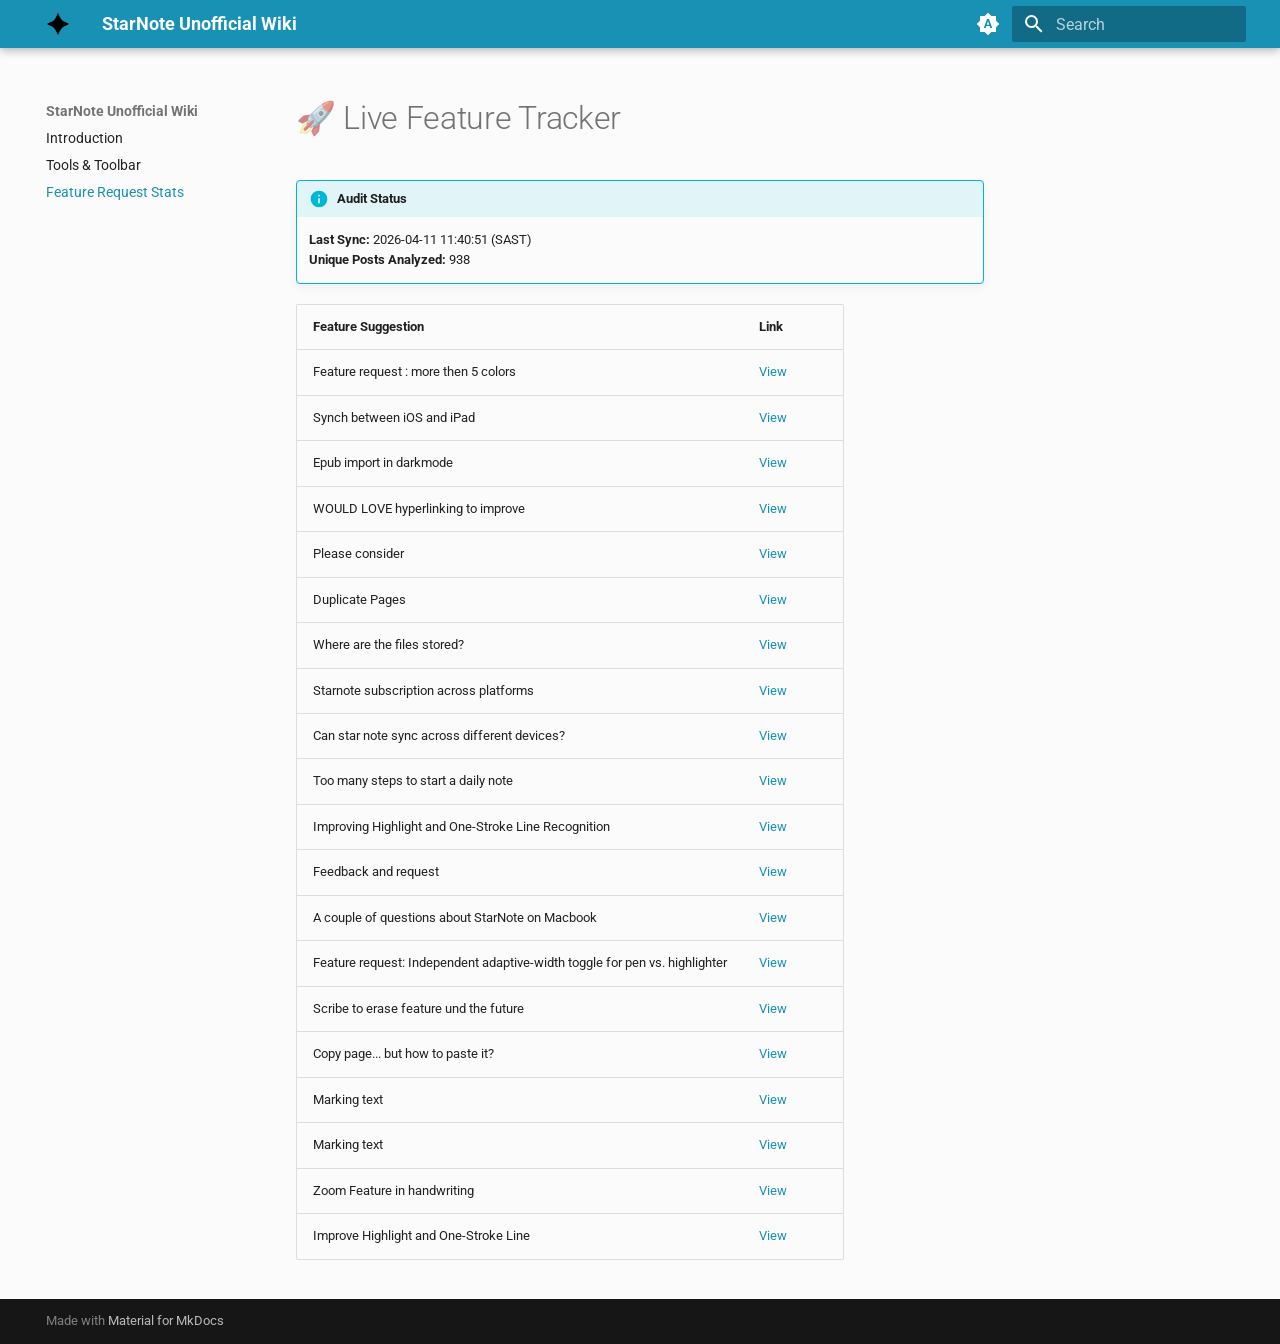
==== commit e68b56fd: "Deployed 7465814 with MkDocs version: 1.6.1" ====
--- a/features/index.html
+++ b/features/index.html
@@ -381,7 +381,7 @@
 <h1 id="live-feature-tracker">🚀 Live Feature Tracker</h1>
 <div class="admonition info">
 <p class="admonition-title">Audit Status</p>
-<p><strong>Last Sync:</strong> 2026-04-11 11:38:53 (SAST)<br />
+<p><strong>Last Sync:</strong> 2026-04-11 11:40:51 (SAST)<br />
 <strong>Unique Posts Analyzed:</strong> 938  </p>
 </div>
 <table>
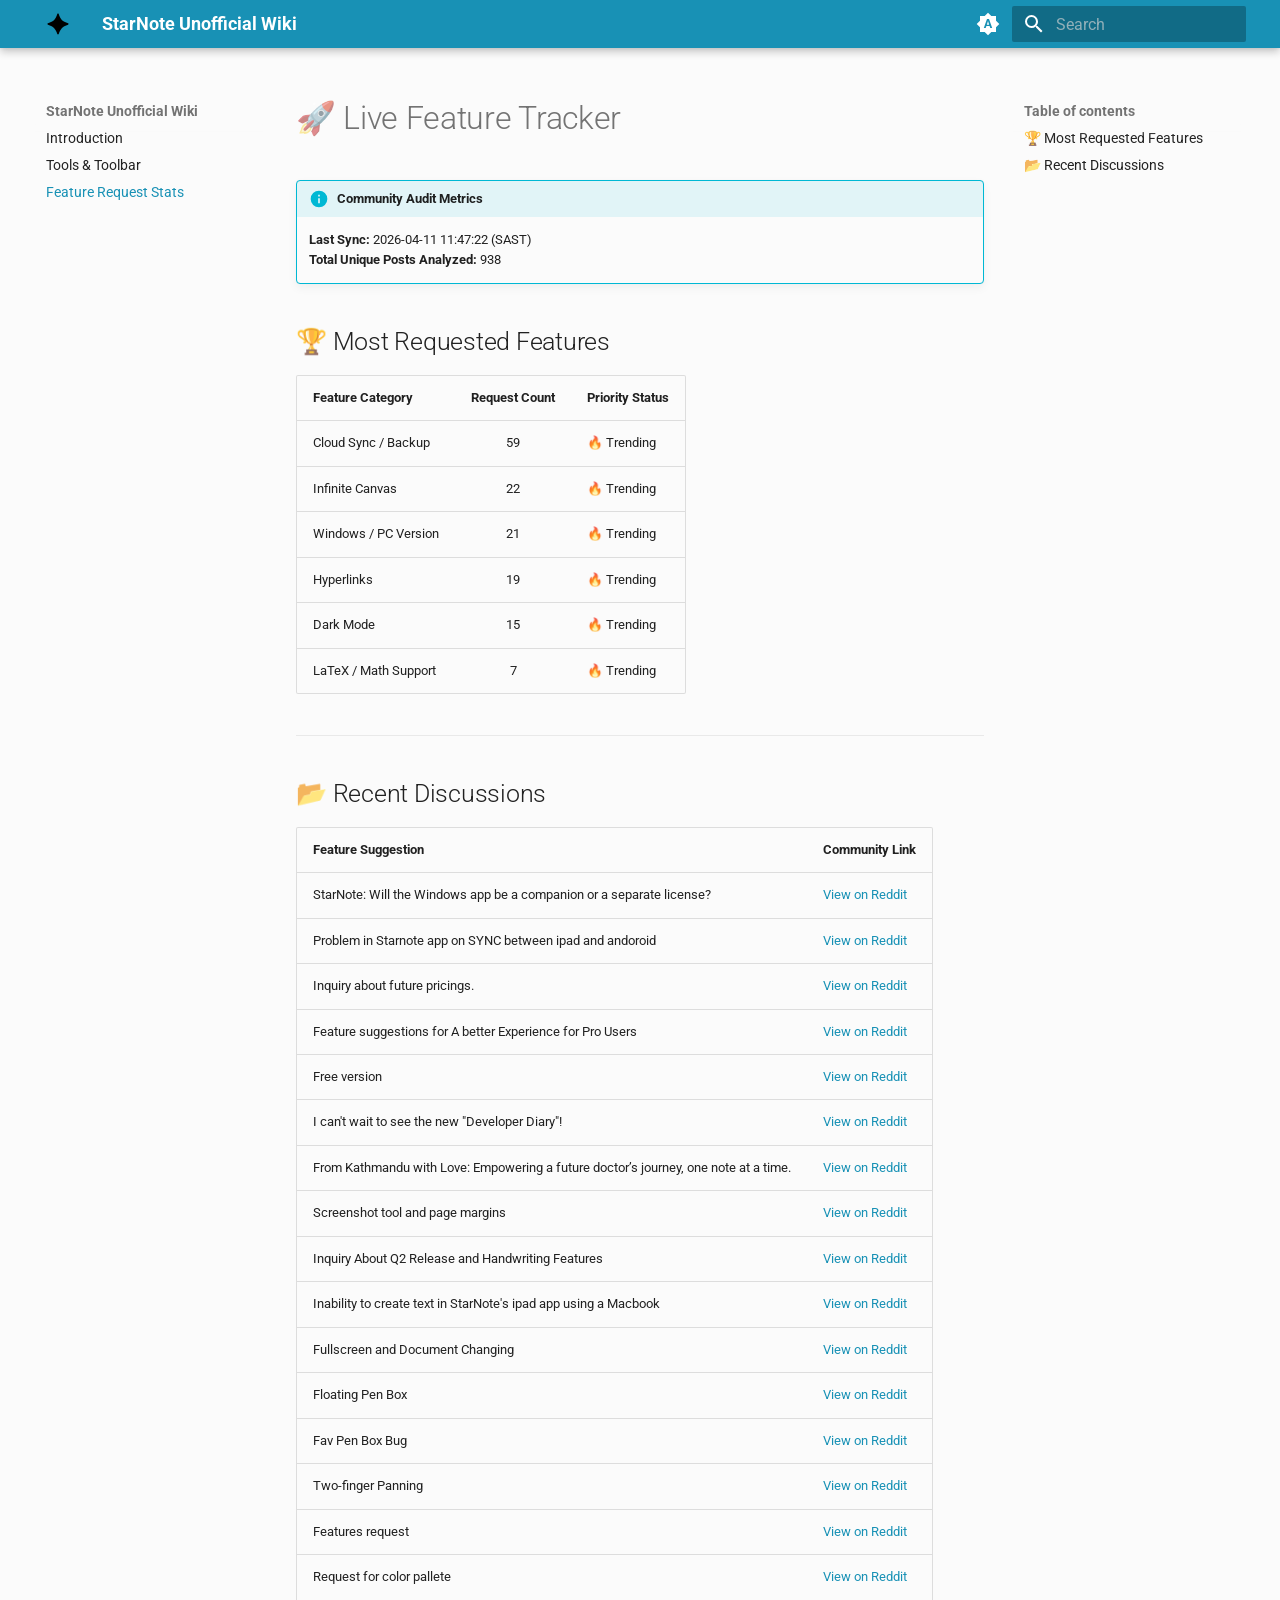
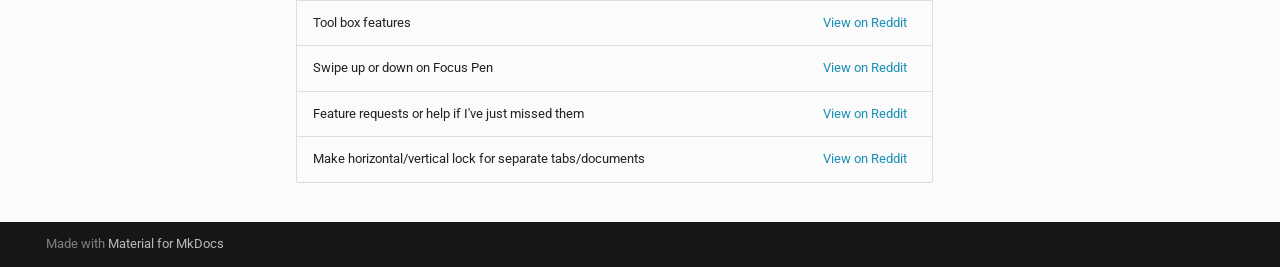
==== commit 11ab5d1b: "Deployed f11d651 with MkDocs version: 1.6.1" ====
--- a/features/index.html
+++ b/features/index.html
@@ -314,6 +314,24 @@
         
       
       
+        <label class="md-nav__link md-nav__link--active" for="__toc">
+          
+  
+  
+  <span class="md-ellipsis">
+    
+  
+    Feature Request Stats
+  
+
+    
+  </span>
+  
+  
+
+          <span class="md-nav__icon md-icon"></span>
+        </label>
+      
       <a href="./" class="md-nav__link md-nav__link--active">
         
   
@@ -330,6 +348,47 @@
   
 
       </a>
+      
+        
+
+<nav class="md-nav md-nav--secondary" aria-label="Table of contents">
+  
+  
+  
+    
+  
+  
+    <label class="md-nav__title" for="__toc">
+      <span class="md-nav__icon md-icon"></span>
+      Table of contents
+    </label>
+    <ul class="md-nav__list" data-md-component="toc" data-md-scrollfix>
+      
+        <li class="md-nav__item">
+  <a href="#most-requested-features" class="md-nav__link">
+    <span class="md-ellipsis">
+      
+        🏆 Most Requested Features
+      
+    </span>
+  </a>
+  
+</li>
+      
+        <li class="md-nav__item">
+  <a href="#recent-discussions" class="md-nav__link">
+    <span class="md-ellipsis">
+      
+        📂 Recent Discussions
+      
+    </span>
+  </a>
+  
+</li>
+      
+    </ul>
+  
+</nav>
       
     </li>
   
@@ -355,6 +414,36 @@
     
   
   
+    <label class="md-nav__title" for="__toc">
+      <span class="md-nav__icon md-icon"></span>
+      Table of contents
+    </label>
+    <ul class="md-nav__list" data-md-component="toc" data-md-scrollfix>
+      
+        <li class="md-nav__item">
+  <a href="#most-requested-features" class="md-nav__link">
+    <span class="md-ellipsis">
+      
+        🏆 Most Requested Features
+      
+    </span>
+  </a>
+  
+</li>
+      
+        <li class="md-nav__item">
+  <a href="#recent-discussions" class="md-nav__link">
+    <span class="md-ellipsis">
+      
+        📂 Recent Discussions
+      
+    </span>
+  </a>
+  
+</li>
+      
+    </ul>
+  
 </nav>
                   </div>
                 </div>
@@ -380,97 +469,141 @@
 
 <h1 id="live-feature-tracker">🚀 Live Feature Tracker</h1>
 <div class="admonition info">
-<p class="admonition-title">Audit Status</p>
-<p><strong>Last Sync:</strong> 2026-04-11 11:40:51 (SAST)<br />
-<strong>Unique Posts Analyzed:</strong> 938  </p>
+<p class="admonition-title">Community Audit Metrics</p>
+<p><strong>Last Sync:</strong> 2026-04-11 11:47:22 (SAST)<br />
+<strong>Total Unique Posts Analyzed:</strong> 938  </p>
 </div>
+<h2 id="most-requested-features">🏆 Most Requested Features</h2>
 <table>
 <thead>
 <tr>
-<th style="text-align: left;">Feature Suggestion</th>
-<th style="text-align: left;">Link</th>
+<th style="text-align: left;">Feature Category</th>
+<th style="text-align: center;">Request Count</th>
+<th style="text-align: left;">Priority Status</th>
 </tr>
 </thead>
 <tbody>
 <tr>
-<td style="text-align: left;">Feature request : more then 5 colors</td>
-<td style="text-align: left;"><a href="https://reddit.com/r/StarNoteApp/comments/1phgnlb/feature_request_more_then_5_colors/">View</a></td>
-</tr>
-<tr>
-<td style="text-align: left;">Synch between iOS and iPad</td>
-<td style="text-align: left;"><a href="https://reddit.com/r/StarNoteApp/comments/1ph9g75/synch_between_ios_and_ipad/">View</a></td>
-</tr>
-<tr>
-<td style="text-align: left;">Epub import in darkmode</td>
-<td style="text-align: left;"><a href="https://reddit.com/r/StarNoteApp/comments/1ph0vtd/epub_import_in_darkmode/">View</a></td>
-</tr>
-<tr>
-<td style="text-align: left;">WOULD LOVE hyperlinking to improve</td>
-<td style="text-align: left;"><a href="https://reddit.com/r/StarNoteApp/comments/1pgsdn7/would_love_hyperlinking_to_improve/">View</a></td>
-</tr>
-<tr>
-<td style="text-align: left;">Please consider</td>
-<td style="text-align: left;"><a href="https://reddit.com/r/StarNoteApp/comments/1pgsclk/please_consider/">View</a></td>
-</tr>
-<tr>
-<td style="text-align: left;">Duplicate Pages</td>
-<td style="text-align: left;"><a href="https://reddit.com/r/StarNoteApp/comments/1pgl7nr/duplicate_pages/">View</a></td>
-</tr>
-<tr>
-<td style="text-align: left;">Where are the files stored?</td>
-<td style="text-align: left;"><a href="https://reddit.com/r/StarNoteApp/comments/1pgb4wt/where_are_the_files_stored/">View</a></td>
-</tr>
-<tr>
-<td style="text-align: left;">Starnote subscription across platforms</td>
-<td style="text-align: left;"><a href="https://reddit.com/r/StarNoteApp/comments/1pg8w79/starnote_subscription_across_platforms/">View</a></td>
-</tr>
-<tr>
-<td style="text-align: left;">Can star note sync across different devices?</td>
-<td style="text-align: left;"><a href="https://reddit.com/r/StarNoteApp/comments/1pfz2fi/can_star_note_sync_across_different_devices/">View</a></td>
-</tr>
-<tr>
-<td style="text-align: left;">Too many steps to start a daily note</td>
-<td style="text-align: left;"><a href="https://reddit.com/r/StarNoteApp/comments/1pfocji/too_many_steps_to_start_a_daily_note/">View</a></td>
-</tr>
-<tr>
-<td style="text-align: left;">Improving Highlight and One-Stroke Line Recognition</td>
-<td style="text-align: left;"><a href="https://reddit.com/r/StarNoteApp/comments/1pfm1en/improving_highlight_and_onestroke_line_recognition/">View</a></td>
-</tr>
-<tr>
-<td style="text-align: left;">Feedback and request</td>
-<td style="text-align: left;"><a href="https://reddit.com/r/StarNoteApp/comments/1pfi7p5/feedback_and_request/">View</a></td>
-</tr>
-<tr>
-<td style="text-align: left;">A couple of questions about StarNote on Macbook</td>
-<td style="text-align: left;"><a href="https://reddit.com/r/StarNoteApp/comments/1pf5tfu/a_couple_of_questions_about_starnote_on_macbook/">View</a></td>
-</tr>
-<tr>
-<td style="text-align: left;">Feature request: Independent adaptive-width toggle for pen vs. highlighter</td>
-<td style="text-align: left;"><a href="https://reddit.com/r/StarNoteApp/comments/1peumov/feature_request_independent_adaptivewidth_toggle/">View</a></td>
-</tr>
-<tr>
-<td style="text-align: left;">Scribe to erase feature und the future</td>
-<td style="text-align: left;"><a href="https://reddit.com/r/StarNoteApp/comments/1peu2ly/scribe_to_erase_feature_und_the_future/">View</a></td>
-</tr>
-<tr>
-<td style="text-align: left;">Copy page... but how to paste it?</td>
-<td style="text-align: left;"><a href="https://reddit.com/r/StarNoteApp/comments/1pe8wwp/copy_page_but_how_to_paste_it/">View</a></td>
-</tr>
-<tr>
-<td style="text-align: left;">Marking text</td>
-<td style="text-align: left;"><a href="https://reddit.com/r/StarNoteApp/comments/1pe743i/marking_text/">View</a></td>
-</tr>
-<tr>
-<td style="text-align: left;">Marking text</td>
-<td style="text-align: left;"><a href="https://reddit.com/r/StarNoteApp/comments/1pe73z9/marking_text/">View</a></td>
-</tr>
-<tr>
-<td style="text-align: left;">Zoom Feature in handwriting</td>
-<td style="text-align: left;"><a href="https://reddit.com/r/StarNoteApp/comments/1pe5o2b/zoom_feature_in_handwriting/">View</a></td>
-</tr>
-<tr>
-<td style="text-align: left;">Improve Highlight and One-Stroke Line</td>
-<td style="text-align: left;"><a href="https://reddit.com/r/StarNoteApp/comments/1pe5fpt/improve_highlight_and_onestroke_line/">View</a></td>
+<td style="text-align: left;">Cloud Sync / Backup</td>
+<td style="text-align: center;">59</td>
+<td style="text-align: left;">🔥 Trending</td>
+</tr>
+<tr>
+<td style="text-align: left;">Infinite Canvas</td>
+<td style="text-align: center;">22</td>
+<td style="text-align: left;">🔥 Trending</td>
+</tr>
+<tr>
+<td style="text-align: left;">Windows / PC Version</td>
+<td style="text-align: center;">21</td>
+<td style="text-align: left;">🔥 Trending</td>
+</tr>
+<tr>
+<td style="text-align: left;">Hyperlinks</td>
+<td style="text-align: center;">19</td>
+<td style="text-align: left;">🔥 Trending</td>
+</tr>
+<tr>
+<td style="text-align: left;">Dark Mode</td>
+<td style="text-align: center;">15</td>
+<td style="text-align: left;">🔥 Trending</td>
+</tr>
+<tr>
+<td style="text-align: left;">LaTeX / Math Support</td>
+<td style="text-align: center;">7</td>
+<td style="text-align: left;">🔥 Trending</td>
+</tr>
+</tbody>
+</table>
+<hr />
+<h2 id="recent-discussions">📂 Recent Discussions</h2>
+<table>
+<thead>
+<tr>
+<th style="text-align: left;">Feature Suggestion</th>
+<th style="text-align: left;">Community Link</th>
+</tr>
+</thead>
+<tbody>
+<tr>
+<td style="text-align: left;">StarNote: Will the Windows app be a companion or a separate license?</td>
+<td style="text-align: left;"><a href="https://reddit.com/r/StarNoteApp/comments/1shqryp/starnote_will_the_windows_app_be_a_companion_or_a/">View on Reddit</a></td>
+</tr>
+<tr>
+<td style="text-align: left;">Problem in Starnote app on SYNC between ipad and andoroid</td>
+<td style="text-align: left;"><a href="https://reddit.com/r/StarNoteApp/comments/1shlb99/problem_in_starnote_app_on_sync_between_ipad_and/">View on Reddit</a></td>
+</tr>
+<tr>
+<td style="text-align: left;">Inquiry about future pricings.</td>
+<td style="text-align: left;"><a href="https://reddit.com/r/StarNoteApp/comments/1shl78t/inquiry_about_future_pricings/">View on Reddit</a></td>
+</tr>
+<tr>
+<td style="text-align: left;">Feature suggestions for A better Experience for Pro Users</td>
+<td style="text-align: left;"><a href="https://reddit.com/r/StarNoteApp/comments/1shir2e/feature_suggestions_for_a_better_experience_for/">View on Reddit</a></td>
+</tr>
+<tr>
+<td style="text-align: left;">Free version</td>
+<td style="text-align: left;"><a href="https://reddit.com/r/StarNoteApp/comments/1sh7k46/free_version/">View on Reddit</a></td>
+</tr>
+<tr>
+<td style="text-align: left;">I can't wait to see the new "Developer Diary"!</td>
+<td style="text-align: left;"><a href="https://reddit.com/r/StarNoteApp/comments/1sgym54/i_cant_wait_to_see_the_new_developer_diary/">View on Reddit</a></td>
+</tr>
+<tr>
+<td style="text-align: left;">From Kathmandu with Love: Empowering a future doctor’s journey, one note at a time.</td>
+<td style="text-align: left;"><a href="https://reddit.com/r/StarNoteApp/comments/1sgmqmt/from_kathmandu_with_love_empowering_a_future/">View on Reddit</a></td>
+</tr>
+<tr>
+<td style="text-align: left;">Screenshot tool and page margins</td>
+<td style="text-align: left;"><a href="https://reddit.com/r/StarNoteApp/comments/1sgl3s0/screenshot_tool_and_page_margins/">View on Reddit</a></td>
+</tr>
+<tr>
+<td style="text-align: left;">Inquiry About Q2 Release and Handwriting Features</td>
+<td style="text-align: left;"><a href="https://reddit.com/r/StarNoteApp/comments/1sgfdkq/inquiry_about_q2_release_and_handwriting_features/">View on Reddit</a></td>
+</tr>
+<tr>
+<td style="text-align: left;">Inability to create text in StarNote's ipad app using a Macbook</td>
+<td style="text-align: left;"><a href="https://reddit.com/r/StarNoteApp/comments/1sfu5dw/inability_to_create_text_in_starnotes_ipad_app/">View on Reddit</a></td>
+</tr>
+<tr>
+<td style="text-align: left;">Fullscreen and Document Changing</td>
+<td style="text-align: left;"><a href="https://reddit.com/r/StarNoteApp/comments/1sfrk4d/fullscreen_and_document_changing/">View on Reddit</a></td>
+</tr>
+<tr>
+<td style="text-align: left;">Floating Pen Box</td>
+<td style="text-align: left;"><a href="https://reddit.com/r/StarNoteApp/comments/1sfe4s1/floating_pen_box/">View on Reddit</a></td>
+</tr>
+<tr>
+<td style="text-align: left;">Fav Pen Box Bug</td>
+<td style="text-align: left;"><a href="https://reddit.com/r/StarNoteApp/comments/1sf8ggq/fav_pen_box_bug/">View on Reddit</a></td>
+</tr>
+<tr>
+<td style="text-align: left;">Two-finger Panning</td>
+<td style="text-align: left;"><a href="https://reddit.com/r/StarNoteApp/comments/1seyqxi/twofinger_panning/">View on Reddit</a></td>
+</tr>
+<tr>
+<td style="text-align: left;">Features request</td>
+<td style="text-align: left;"><a href="https://reddit.com/r/StarNoteApp/comments/1sevx5f/features_request/">View on Reddit</a></td>
+</tr>
+<tr>
+<td style="text-align: left;">Request for color pallete</td>
+<td style="text-align: left;"><a href="https://reddit.com/r/StarNoteApp/comments/1seo9yb/request_for_color_pallete/">View on Reddit</a></td>
+</tr>
+<tr>
+<td style="text-align: left;">Tool box features</td>
+<td style="text-align: left;"><a href="https://reddit.com/r/StarNoteApp/comments/1sel59y/tool_box_features/">View on Reddit</a></td>
+</tr>
+<tr>
+<td style="text-align: left;">Swipe up or down on Focus Pen</td>
+<td style="text-align: left;"><a href="https://reddit.com/r/StarNoteApp/comments/1sel567/swipe_up_or_down_on_focus_pen/">View on Reddit</a></td>
+</tr>
+<tr>
+<td style="text-align: left;">Feature requests or help if I've just missed them</td>
+<td style="text-align: left;"><a href="https://reddit.com/r/StarNoteApp/comments/1se35cr/feature_requests_or_help_if_ive_just_missed_them/">View on Reddit</a></td>
+</tr>
+<tr>
+<td style="text-align: left;">Make horizontal/vertical lock for separate tabs/documents</td>
+<td style="text-align: left;"><a href="https://reddit.com/r/StarNoteApp/comments/1sdzkrx/make_horizontalvertical_lock_for_separate/">View on Reddit</a></td>
 </tr>
 </tbody>
 </table>
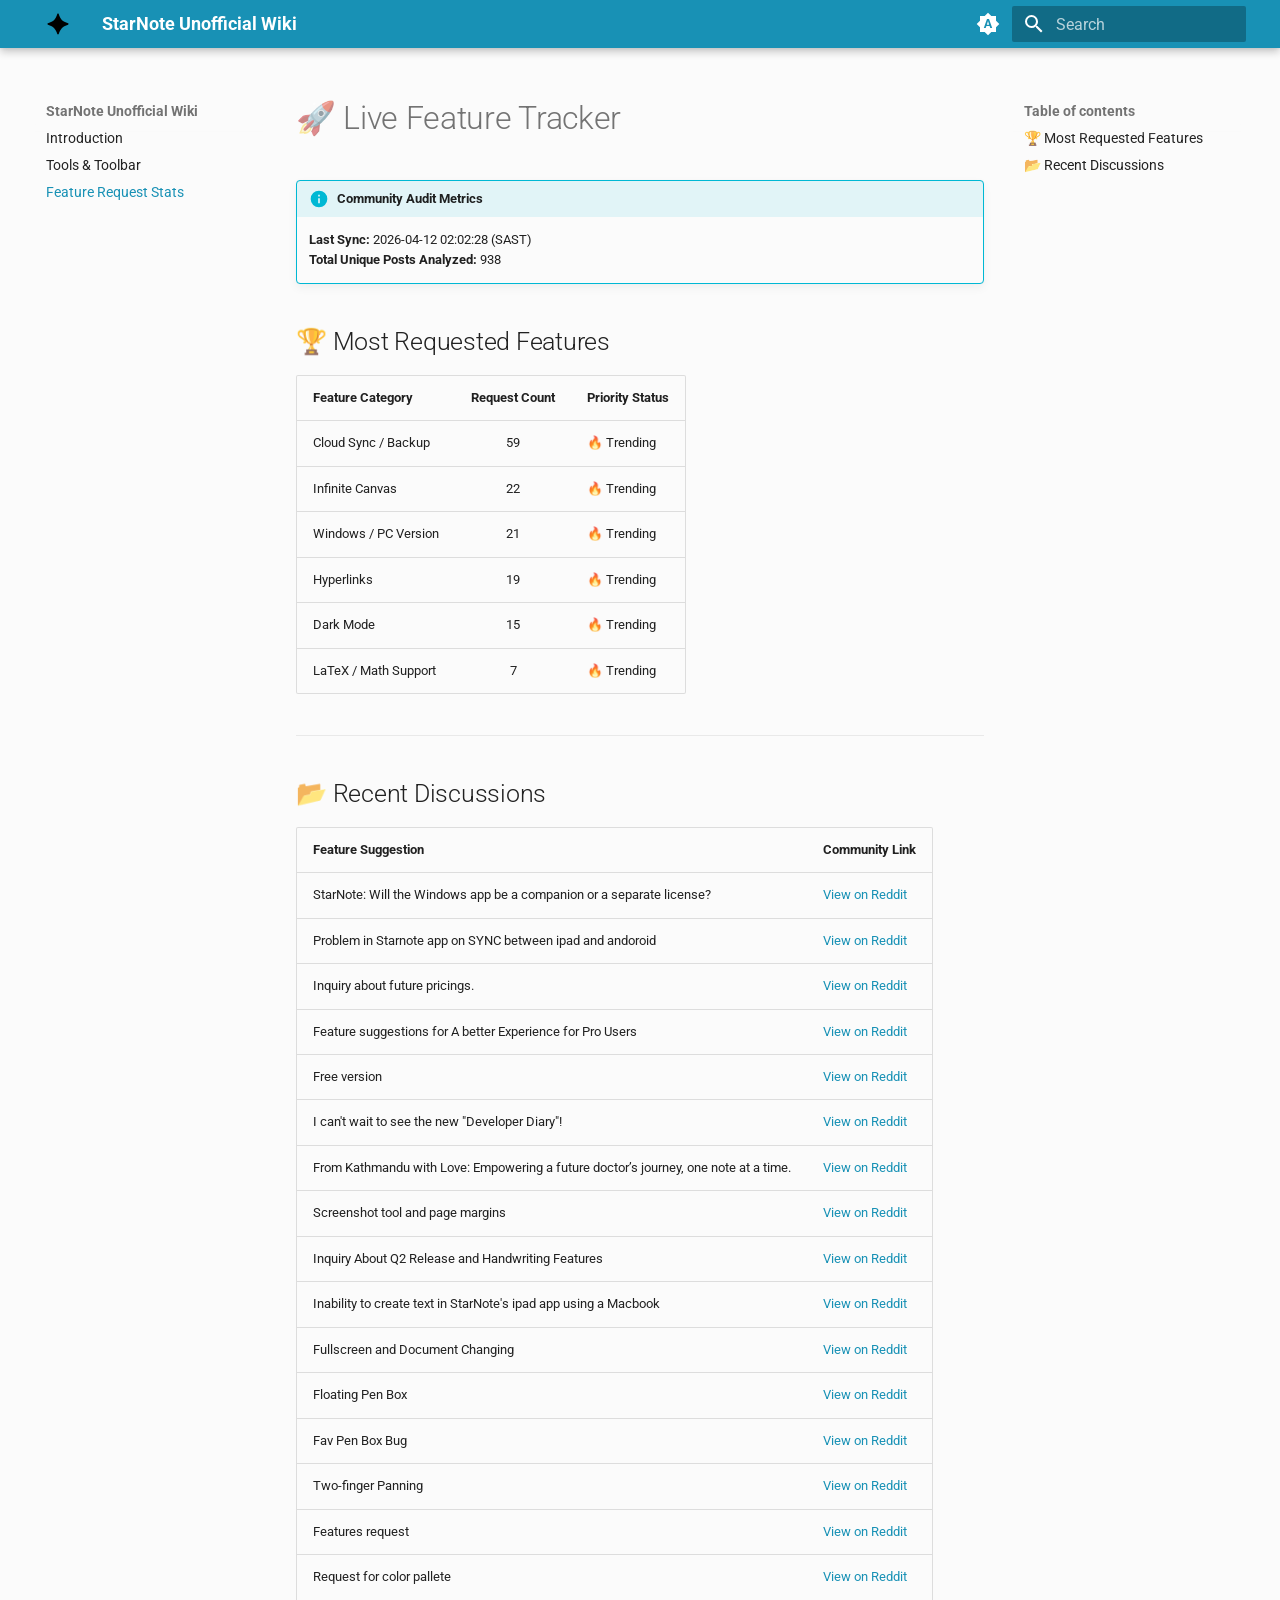
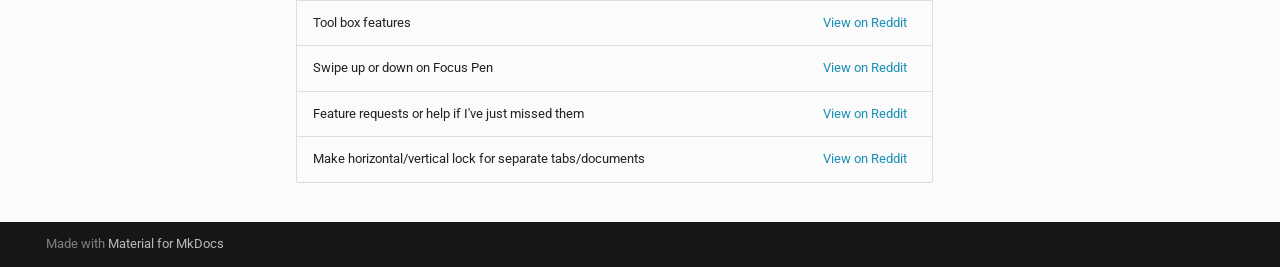
==== commit f2f58420: "Deployed cfa437e with MkDocs version: 1.6.1" ====
--- a/features/index.html
+++ b/features/index.html
@@ -470,7 +470,7 @@
 <h1 id="live-feature-tracker">🚀 Live Feature Tracker</h1>
 <div class="admonition info">
 <p class="admonition-title">Community Audit Metrics</p>
-<p><strong>Last Sync:</strong> 2026-04-11 11:47:22 (SAST)<br />
+<p><strong>Last Sync:</strong> 2026-04-12 02:02:28 (SAST)<br />
 <strong>Total Unique Posts Analyzed:</strong> 938  </p>
 </div>
 <h2 id="most-requested-features">🏆 Most Requested Features</h2>
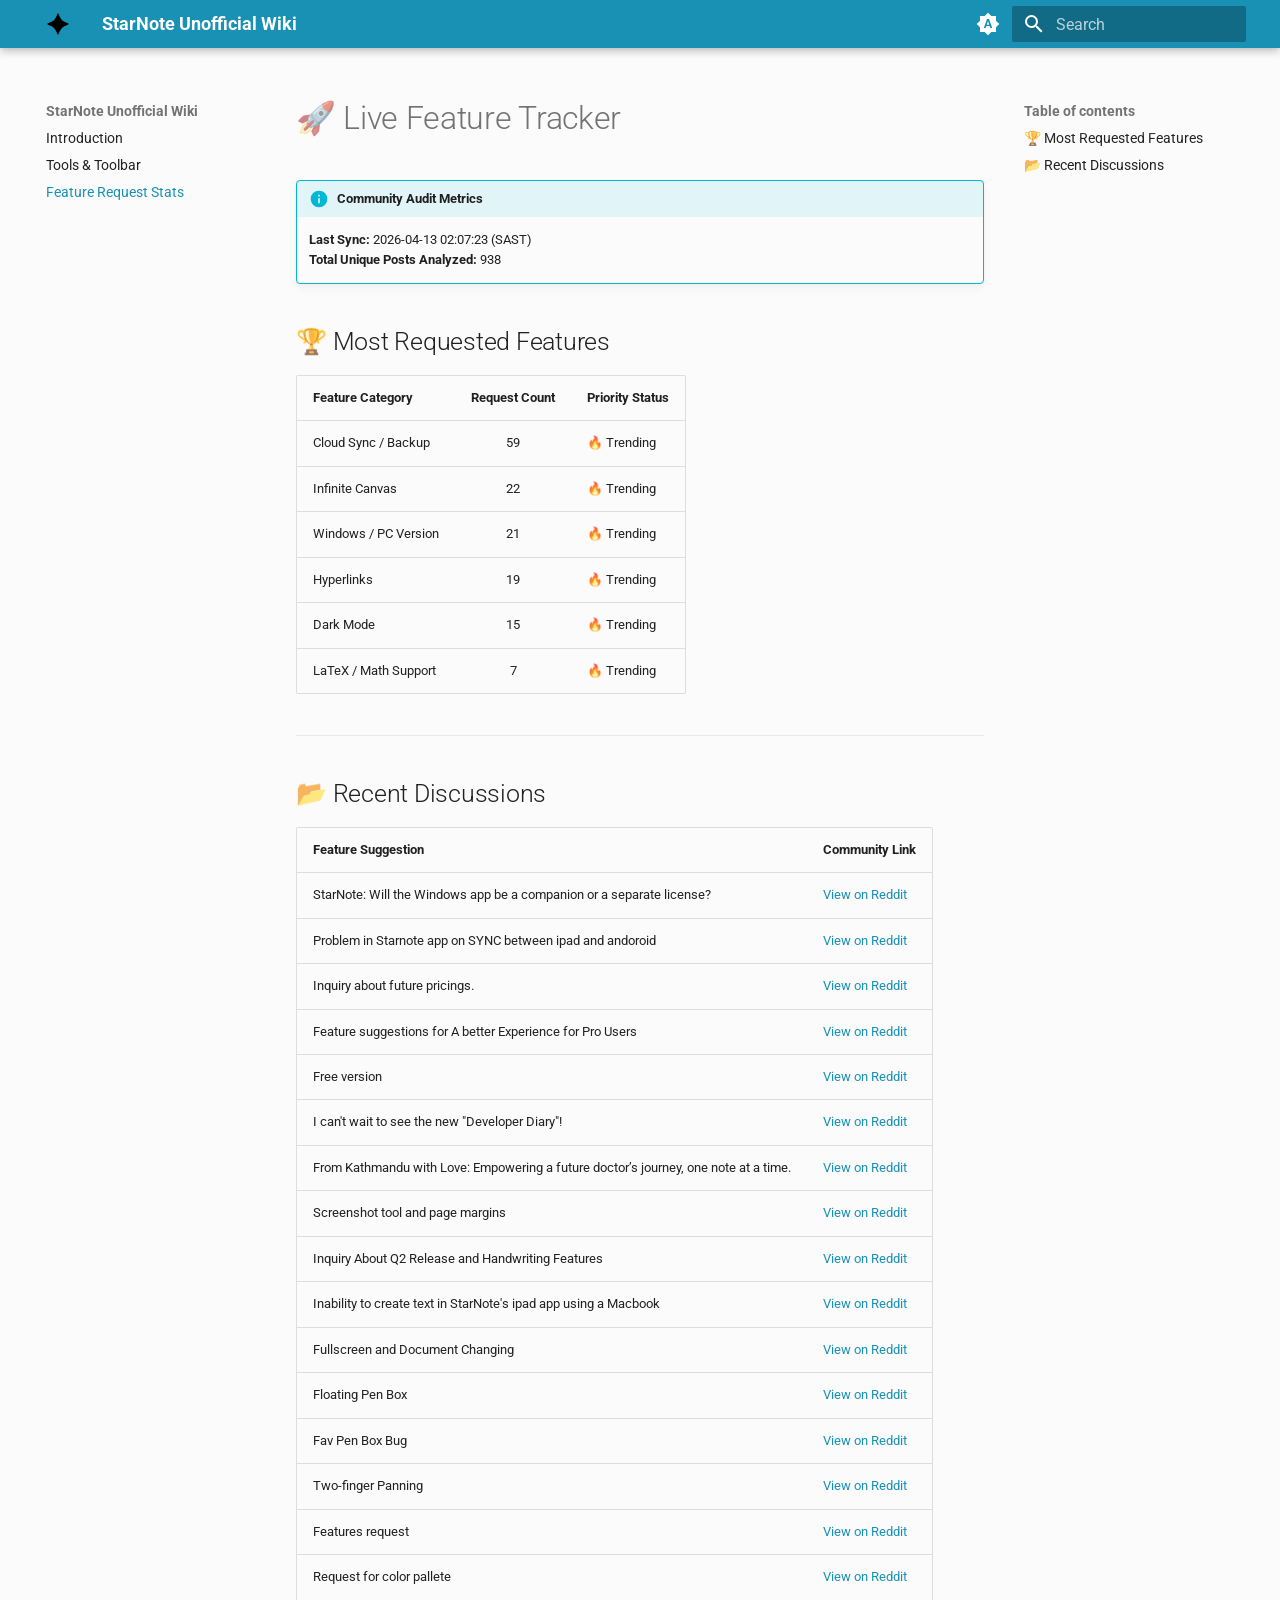
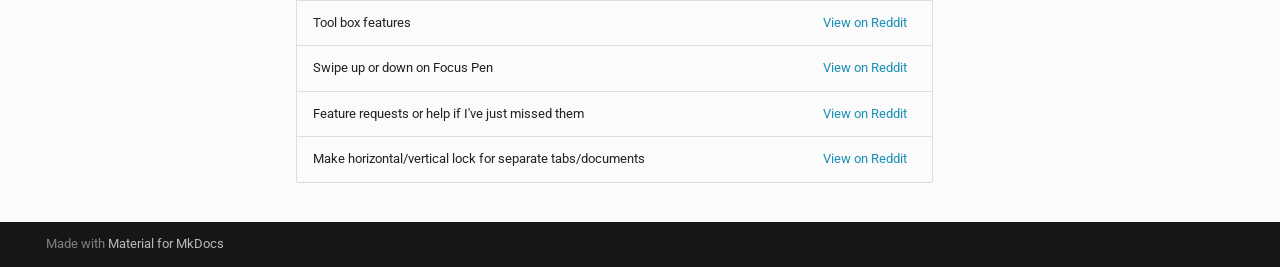
==== commit b3460563: "Deployed f6cdd4f with MkDocs version: 1.6.1" ====
--- a/features/index.html
+++ b/features/index.html
@@ -470,7 +470,7 @@
 <h1 id="live-feature-tracker">🚀 Live Feature Tracker</h1>
 <div class="admonition info">
 <p class="admonition-title">Community Audit Metrics</p>
-<p><strong>Last Sync:</strong> 2026-04-12 02:02:28 (SAST)<br />
+<p><strong>Last Sync:</strong> 2026-04-13 02:07:23 (SAST)<br />
 <strong>Total Unique Posts Analyzed:</strong> 938  </p>
 </div>
 <h2 id="most-requested-features">🏆 Most Requested Features</h2>
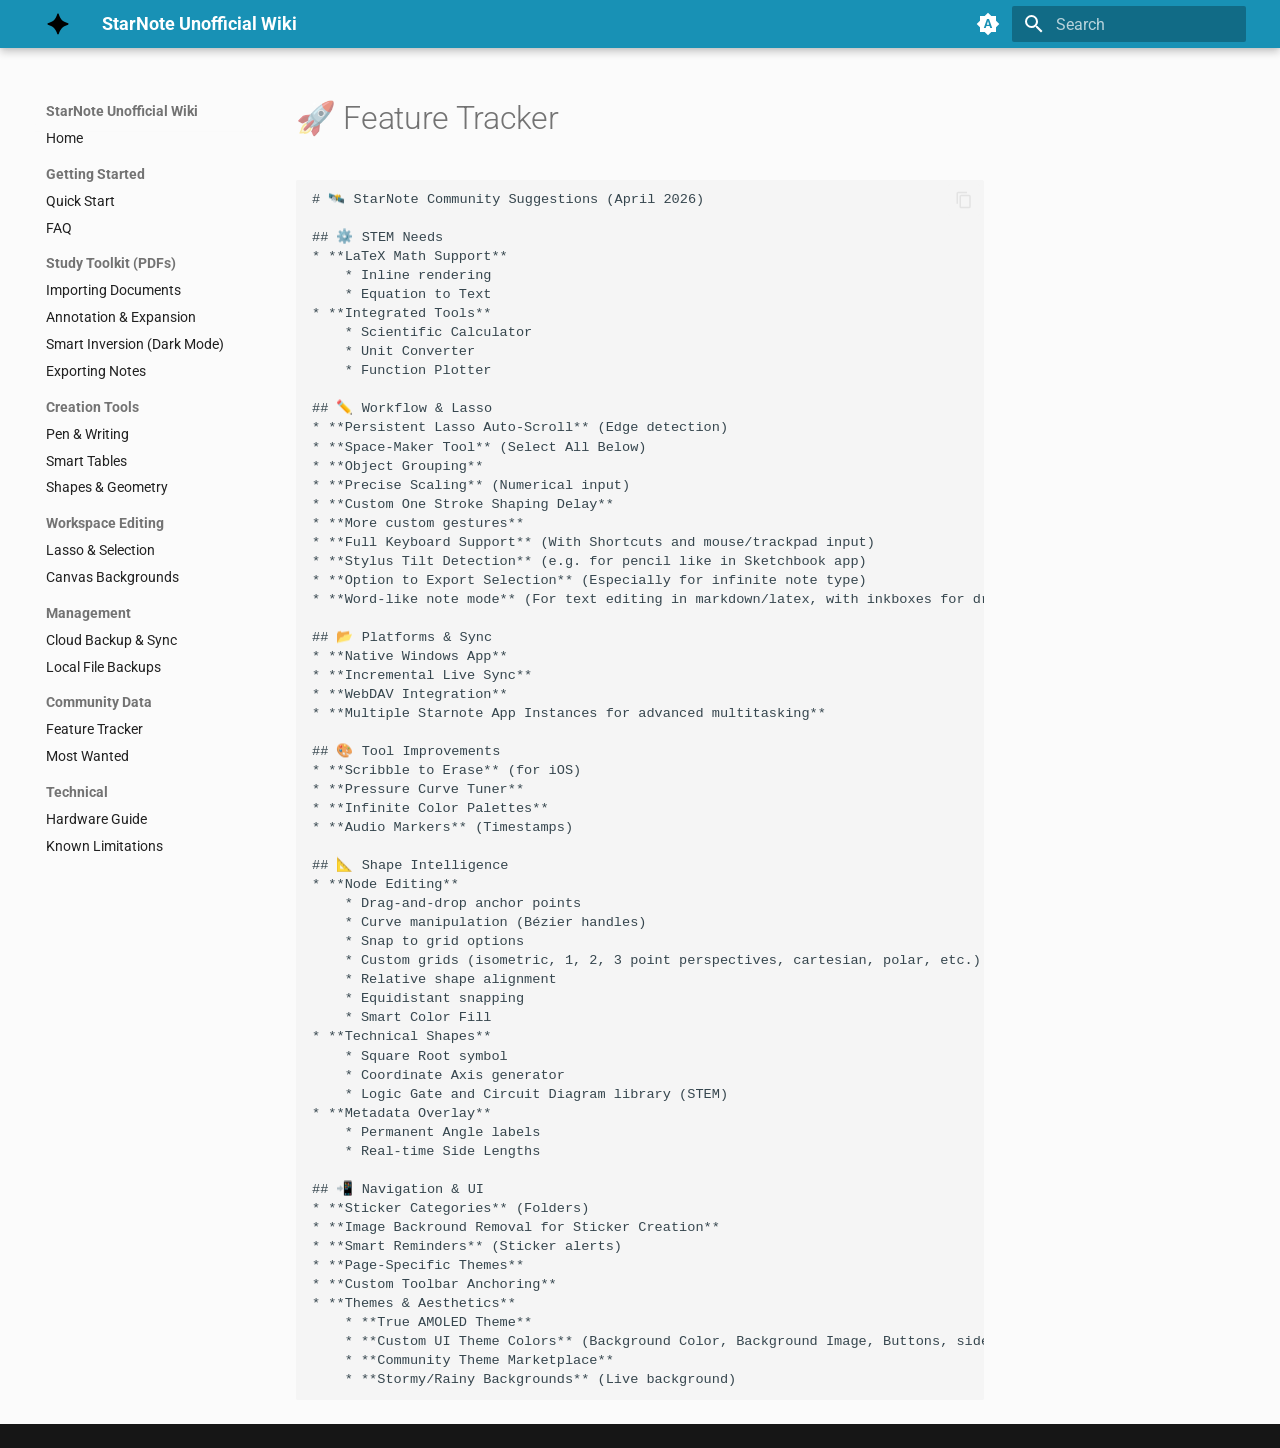
==== commit 69525a75: "Deployed 7ae84ca with MkDocs version: 1.6.1" ====
--- a/features/index.html
+++ b/features/index.html
@@ -9,8 +9,6 @@
       
       
       
-        <link rel="prev" href="../tools/">
-      
       
       
         
@@ -21,7 +19,7 @@
     
     
       
-        <title>Feature Request Stats - StarNote Unofficial Wiki</title>
+        <title>🚀 Feature Tracker - StarNote Unofficial Wiki</title>
       
     
     
@@ -80,7 +78,7 @@
     <div data-md-component="skip">
       
         
-        <a href="#live-feature-tracker" class="md-skip">
+        <a href="#feature-tracker" class="md-skip">
           Skip to content
         </a>
       
@@ -115,7 +113,7 @@
         <div class="md-header__topic" data-md-component="header-topic">
           <span class="md-ellipsis">
             
-              Feature Request Stats
+              🚀 Feature Tracker
             
           </span>
         </div>
@@ -258,137 +256,903 @@
   <span class="md-ellipsis">
     
   
-    Introduction
-  
-
-    
-  </span>
-  
-  
-
-      </a>
-    </li>
-  
-
-    
-      
-      
-  
-  
-  
-  
-    <li class="md-nav__item">
-      <a href="../tools/" class="md-nav__link">
-        
-  
-  
-  <span class="md-ellipsis">
-    
-  
-    Tools & Toolbar
-  
-
-    
-  </span>
-  
-  
-
-      </a>
-    </li>
-  
-
-    
-      
-      
-  
-  
-    
-  
-  
-  
-    <li class="md-nav__item md-nav__item--active">
-      
-      <input class="md-nav__toggle md-toggle" type="checkbox" id="__toc">
-      
-      
-        
-      
-      
-        <label class="md-nav__link md-nav__link--active" for="__toc">
-          
-  
-  
-  <span class="md-ellipsis">
-    
-  
-    Feature Request Stats
-  
-
-    
-  </span>
-  
-  
-
-          <span class="md-nav__icon md-icon"></span>
-        </label>
-      
-      <a href="./" class="md-nav__link md-nav__link--active">
-        
-  
-  
-  <span class="md-ellipsis">
-    
-  
-    Feature Request Stats
-  
-
-    
-  </span>
-  
-  
-
-      </a>
-      
-        
-
-<nav class="md-nav md-nav--secondary" aria-label="Table of contents">
-  
-  
-  
-    
-  
-  
-    <label class="md-nav__title" for="__toc">
-      <span class="md-nav__icon md-icon"></span>
-      Table of contents
-    </label>
-    <ul class="md-nav__list" data-md-component="toc" data-md-scrollfix>
-      
-        <li class="md-nav__item">
-  <a href="#most-requested-features" class="md-nav__link">
-    <span class="md-ellipsis">
-      
-        🏆 Most Requested Features
-      
-    </span>
-  </a>
-  
-</li>
-      
-        <li class="md-nav__item">
-  <a href="#recent-discussions" class="md-nav__link">
-    <span class="md-ellipsis">
-      
-        📂 Recent Discussions
-      
-    </span>
-  </a>
-  
-</li>
-      
-    </ul>
-  
-</nav>
+    Home
+  
+
+    
+  </span>
+  
+  
+
+      </a>
+    </li>
+  
+
+    
+      
+      
+  
+  
+  
+  
+    
+    
+    
+    
+      
+        
+        
+      
+    
+    
+    <li class="md-nav__item md-nav__item--section md-nav__item--nested">
+      
+        
+        
+        <input class="md-nav__toggle md-toggle " type="checkbox" id="__nav_2" >
+        
+          
+          <label class="md-nav__link" for="__nav_2" id="__nav_2_label" tabindex="">
+            
+  
+  
+  <span class="md-ellipsis">
+    
+  
+    Getting Started
+  
+
+    
+  </span>
+  
+  
+
+            <span class="md-nav__icon md-icon"></span>
+          </label>
+        
+        <nav class="md-nav" data-md-level="1" aria-labelledby="__nav_2_label" aria-expanded="false">
+          <label class="md-nav__title" for="__nav_2">
+            <span class="md-nav__icon md-icon"></span>
+            
+  
+    Getting Started
+  
+
+          </label>
+          <ul class="md-nav__list" data-md-scrollfix>
+            
+              
+                
+  
+  
+  
+  
+    <li class="md-nav__item">
+      <a href="../setup/" class="md-nav__link">
+        
+  
+  
+  <span class="md-ellipsis">
+    
+  
+    Quick Start
+  
+
+    
+  </span>
+  
+  
+
+      </a>
+    </li>
+  
+
+              
+            
+              
+                
+  
+  
+  
+  
+    <li class="md-nav__item">
+      <a href="../faq/" class="md-nav__link">
+        
+  
+  
+  <span class="md-ellipsis">
+    
+  
+    FAQ
+  
+
+    
+  </span>
+  
+  
+
+      </a>
+    </li>
+  
+
+              
+            
+          </ul>
+        </nav>
+      
+    </li>
+  
+
+    
+      
+      
+  
+  
+  
+  
+    
+    
+    
+    
+      
+        
+        
+      
+    
+    
+    <li class="md-nav__item md-nav__item--section md-nav__item--nested">
+      
+        
+        
+        <input class="md-nav__toggle md-toggle " type="checkbox" id="__nav_3" >
+        
+          
+          <label class="md-nav__link" for="__nav_3" id="__nav_3_label" tabindex="">
+            
+  
+  
+  <span class="md-ellipsis">
+    
+  
+    Study Toolkit (PDFs)
+  
+
+    
+  </span>
+  
+  
+
+            <span class="md-nav__icon md-icon"></span>
+          </label>
+        
+        <nav class="md-nav" data-md-level="1" aria-labelledby="__nav_3_label" aria-expanded="false">
+          <label class="md-nav__title" for="__nav_3">
+            <span class="md-nav__icon md-icon"></span>
+            
+  
+    Study Toolkit (PDFs)
+  
+
+          </label>
+          <ul class="md-nav__list" data-md-scrollfix>
+            
+              
+                
+  
+  
+  
+  
+    <li class="md-nav__item">
+      <a href="../pdf_import.md" class="md-nav__link">
+        
+  
+  
+  <span class="md-ellipsis">
+    
+  
+    Importing Documents
+  
+
+    
+  </span>
+  
+  
+
+      </a>
+    </li>
+  
+
+              
+            
+              
+                
+  
+  
+  
+  
+    <li class="md-nav__item">
+      <a href="../pdf_tools.md" class="md-nav__link">
+        
+  
+  
+  <span class="md-ellipsis">
+    
+  
+    Annotation & Expansion
+  
+
+    
+  </span>
+  
+  
+
+      </a>
+    </li>
+  
+
+              
+            
+              
+                
+  
+  
+  
+  
+    <li class="md-nav__item">
+      <a href="../dark_mode.md" class="md-nav__link">
+        
+  
+  
+  <span class="md-ellipsis">
+    
+  
+    Smart Inversion (Dark Mode)
+  
+
+    
+  </span>
+  
+  
+
+      </a>
+    </li>
+  
+
+              
+            
+              
+                
+  
+  
+  
+  
+    <li class="md-nav__item">
+      <a href="../pdf_export.md" class="md-nav__link">
+        
+  
+  
+  <span class="md-ellipsis">
+    
+  
+    Exporting Notes
+  
+
+    
+  </span>
+  
+  
+
+      </a>
+    </li>
+  
+
+              
+            
+          </ul>
+        </nav>
+      
+    </li>
+  
+
+    
+      
+      
+  
+  
+  
+  
+    
+    
+    
+    
+      
+        
+        
+      
+    
+    
+    <li class="md-nav__item md-nav__item--section md-nav__item--nested">
+      
+        
+        
+        <input class="md-nav__toggle md-toggle " type="checkbox" id="__nav_4" >
+        
+          
+          <label class="md-nav__link" for="__nav_4" id="__nav_4_label" tabindex="">
+            
+  
+  
+  <span class="md-ellipsis">
+    
+  
+    Creation Tools
+  
+
+    
+  </span>
+  
+  
+
+            <span class="md-nav__icon md-icon"></span>
+          </label>
+        
+        <nav class="md-nav" data-md-level="1" aria-labelledby="__nav_4_label" aria-expanded="false">
+          <label class="md-nav__title" for="__nav_4">
+            <span class="md-nav__icon md-icon"></span>
+            
+  
+    Creation Tools
+  
+
+          </label>
+          <ul class="md-nav__list" data-md-scrollfix>
+            
+              
+                
+  
+  
+  
+  
+    <li class="md-nav__item">
+      <a href="../pens/" class="md-nav__link">
+        
+  
+  
+  <span class="md-ellipsis">
+    
+  
+    Pen & Writing
+  
+
+    
+  </span>
+  
+  
+
+      </a>
+    </li>
+  
+
+              
+            
+              
+                
+  
+  
+  
+  
+    <li class="md-nav__item">
+      <a href="../tables.md" class="md-nav__link">
+        
+  
+  
+  <span class="md-ellipsis">
+    
+  
+    Smart Tables
+  
+
+    
+  </span>
+  
+  
+
+      </a>
+    </li>
+  
+
+              
+            
+              
+                
+  
+  
+  
+  
+    <li class="md-nav__item">
+      <a href="../shapes.md" class="md-nav__link">
+        
+  
+  
+  <span class="md-ellipsis">
+    
+  
+    Shapes & Geometry
+  
+
+    
+  </span>
+  
+  
+
+      </a>
+    </li>
+  
+
+              
+            
+          </ul>
+        </nav>
+      
+    </li>
+  
+
+    
+      
+      
+  
+  
+  
+  
+    
+    
+    
+    
+      
+        
+        
+      
+    
+    
+    <li class="md-nav__item md-nav__item--section md-nav__item--nested">
+      
+        
+        
+        <input class="md-nav__toggle md-toggle " type="checkbox" id="__nav_5" >
+        
+          
+          <label class="md-nav__link" for="__nav_5" id="__nav_5_label" tabindex="">
+            
+  
+  
+  <span class="md-ellipsis">
+    
+  
+    Workspace Editing
+  
+
+    
+  </span>
+  
+  
+
+            <span class="md-nav__icon md-icon"></span>
+          </label>
+        
+        <nav class="md-nav" data-md-level="1" aria-labelledby="__nav_5_label" aria-expanded="false">
+          <label class="md-nav__title" for="__nav_5">
+            <span class="md-nav__icon md-icon"></span>
+            
+  
+    Workspace Editing
+  
+
+          </label>
+          <ul class="md-nav__list" data-md-scrollfix>
+            
+              
+                
+  
+  
+  
+  
+    <li class="md-nav__item">
+      <a href="../lasso.md" class="md-nav__link">
+        
+  
+  
+  <span class="md-ellipsis">
+    
+  
+    Lasso & Selection
+  
+
+    
+  </span>
+  
+  
+
+      </a>
+    </li>
+  
+
+              
+            
+              
+                
+  
+  
+  
+  
+    <li class="md-nav__item">
+      <a href="../templates.md" class="md-nav__link">
+        
+  
+  
+  <span class="md-ellipsis">
+    
+  
+    Canvas Backgrounds
+  
+
+    
+  </span>
+  
+  
+
+      </a>
+    </li>
+  
+
+              
+            
+          </ul>
+        </nav>
+      
+    </li>
+  
+
+    
+      
+      
+  
+  
+  
+  
+    
+    
+    
+    
+      
+        
+        
+      
+    
+    
+    <li class="md-nav__item md-nav__item--section md-nav__item--nested">
+      
+        
+        
+        <input class="md-nav__toggle md-toggle " type="checkbox" id="__nav_6" >
+        
+          
+          <label class="md-nav__link" for="__nav_6" id="__nav_6_label" tabindex="">
+            
+  
+  
+  <span class="md-ellipsis">
+    
+  
+    Management
+  
+
+    
+  </span>
+  
+  
+
+            <span class="md-nav__icon md-icon"></span>
+          </label>
+        
+        <nav class="md-nav" data-md-level="1" aria-labelledby="__nav_6_label" aria-expanded="false">
+          <label class="md-nav__title" for="__nav_6">
+            <span class="md-nav__icon md-icon"></span>
+            
+  
+    Management
+  
+
+          </label>
+          <ul class="md-nav__list" data-md-scrollfix>
+            
+              
+                
+  
+  
+  
+  
+    <li class="md-nav__item">
+      <a href="../sync/" class="md-nav__link">
+        
+  
+  
+  <span class="md-ellipsis">
+    
+  
+    Cloud Backup & Sync
+  
+
+    
+  </span>
+  
+  
+
+      </a>
+    </li>
+  
+
+              
+            
+              
+                
+  
+  
+  
+  
+    <li class="md-nav__item">
+      <a href="../backups/" class="md-nav__link">
+        
+  
+  
+  <span class="md-ellipsis">
+    
+  
+    Local File Backups
+  
+
+    
+  </span>
+  
+  
+
+      </a>
+    </li>
+  
+
+              
+            
+          </ul>
+        </nav>
+      
+    </li>
+  
+
+    
+      
+      
+  
+  
+  
+  
+    
+    
+    
+    
+      
+        
+        
+      
+    
+    
+    <li class="md-nav__item md-nav__item--section md-nav__item--nested">
+      
+        
+        
+        <input class="md-nav__toggle md-toggle " type="checkbox" id="__nav_7" >
+        
+          
+          <label class="md-nav__link" for="__nav_7" id="__nav_7_label" tabindex="">
+            
+  
+  
+  <span class="md-ellipsis">
+    
+  
+    Community Data
+  
+
+    
+  </span>
+  
+  
+
+            <span class="md-nav__icon md-icon"></span>
+          </label>
+        
+        <nav class="md-nav" data-md-level="1" aria-labelledby="__nav_7_label" aria-expanded="false">
+          <label class="md-nav__title" for="__nav_7">
+            <span class="md-nav__icon md-icon"></span>
+            
+  
+    Community Data
+  
+
+          </label>
+          <ul class="md-nav__list" data-md-scrollfix>
+            
+              
+                
+  
+  
+  
+  
+    <li class="md-nav__item">
+      <a href="../roadmap.md" class="md-nav__link">
+        
+  
+  
+  <span class="md-ellipsis">
+    
+  
+    Feature Tracker
+  
+
+    
+  </span>
+  
+  
+
+      </a>
+    </li>
+  
+
+              
+            
+              
+                
+  
+  
+  
+  
+    <li class="md-nav__item">
+      <a href="../most_wanted/" class="md-nav__link">
+        
+  
+  
+  <span class="md-ellipsis">
+    
+  
+    Most Wanted
+  
+
+    
+  </span>
+  
+  
+
+      </a>
+    </li>
+  
+
+              
+            
+          </ul>
+        </nav>
+      
+    </li>
+  
+
+    
+      
+      
+  
+  
+  
+  
+    
+    
+    
+    
+      
+        
+        
+      
+    
+    
+    <li class="md-nav__item md-nav__item--section md-nav__item--nested">
+      
+        
+        
+        <input class="md-nav__toggle md-toggle " type="checkbox" id="__nav_8" >
+        
+          
+          <label class="md-nav__link" for="__nav_8" id="__nav_8_label" tabindex="">
+            
+  
+  
+  <span class="md-ellipsis">
+    
+  
+    Technical
+  
+
+    
+  </span>
+  
+  
+
+            <span class="md-nav__icon md-icon"></span>
+          </label>
+        
+        <nav class="md-nav" data-md-level="1" aria-labelledby="__nav_8_label" aria-expanded="false">
+          <label class="md-nav__title" for="__nav_8">
+            <span class="md-nav__icon md-icon"></span>
+            
+  
+    Technical
+  
+
+          </label>
+          <ul class="md-nav__list" data-md-scrollfix>
+            
+              
+                
+  
+  
+  
+  
+    <li class="md-nav__item">
+      <a href="../hardware.md" class="md-nav__link">
+        
+  
+  
+  <span class="md-ellipsis">
+    
+  
+    Hardware Guide
+  
+
+    
+  </span>
+  
+  
+
+      </a>
+    </li>
+  
+
+              
+            
+              
+                
+  
+  
+  
+  
+    <li class="md-nav__item">
+      <a href="../limitations.md" class="md-nav__link">
+        
+  
+  
+  <span class="md-ellipsis">
+    
+  
+    Known Limitations
+  
+
+    
+  </span>
+  
+  
+
+      </a>
+    </li>
+  
+
+              
+            
+          </ul>
+        </nav>
       
     </li>
   
@@ -414,36 +1178,6 @@
     
   
   
-    <label class="md-nav__title" for="__toc">
-      <span class="md-nav__icon md-icon"></span>
-      Table of contents
-    </label>
-    <ul class="md-nav__list" data-md-component="toc" data-md-scrollfix>
-      
-        <li class="md-nav__item">
-  <a href="#most-requested-features" class="md-nav__link">
-    <span class="md-ellipsis">
-      
-        🏆 Most Requested Features
-      
-    </span>
-  </a>
-  
-</li>
-      
-        <li class="md-nav__item">
-  <a href="#recent-discussions" class="md-nav__link">
-    <span class="md-ellipsis">
-      
-        📂 Recent Discussions
-      
-    </span>
-  </a>
-  
-</li>
-      
-    </ul>
-  
 </nav>
                   </div>
                 </div>
@@ -467,152 +1201,80 @@
 
 
 
-<h1 id="live-feature-tracker">🚀 Live Feature Tracker</h1>
-<div class="admonition info">
-<p class="admonition-title">Community Audit Metrics</p>
-<p><strong>Last Sync:</strong> 2026-04-13 02:07:23 (SAST)<br />
-<strong>Total Unique Posts Analyzed:</strong> 938  </p>
-</div>
-<h2 id="most-requested-features">🏆 Most Requested Features</h2>
-<table>
-<thead>
-<tr>
-<th style="text-align: left;">Feature Category</th>
-<th style="text-align: center;">Request Count</th>
-<th style="text-align: left;">Priority Status</th>
-</tr>
-</thead>
-<tbody>
-<tr>
-<td style="text-align: left;">Cloud Sync / Backup</td>
-<td style="text-align: center;">59</td>
-<td style="text-align: left;">🔥 Trending</td>
-</tr>
-<tr>
-<td style="text-align: left;">Infinite Canvas</td>
-<td style="text-align: center;">22</td>
-<td style="text-align: left;">🔥 Trending</td>
-</tr>
-<tr>
-<td style="text-align: left;">Windows / PC Version</td>
-<td style="text-align: center;">21</td>
-<td style="text-align: left;">🔥 Trending</td>
-</tr>
-<tr>
-<td style="text-align: left;">Hyperlinks</td>
-<td style="text-align: center;">19</td>
-<td style="text-align: left;">🔥 Trending</td>
-</tr>
-<tr>
-<td style="text-align: left;">Dark Mode</td>
-<td style="text-align: center;">15</td>
-<td style="text-align: left;">🔥 Trending</td>
-</tr>
-<tr>
-<td style="text-align: left;">LaTeX / Math Support</td>
-<td style="text-align: center;">7</td>
-<td style="text-align: left;">🔥 Trending</td>
-</tr>
-</tbody>
-</table>
-<hr />
-<h2 id="recent-discussions">📂 Recent Discussions</h2>
-<table>
-<thead>
-<tr>
-<th style="text-align: left;">Feature Suggestion</th>
-<th style="text-align: left;">Community Link</th>
-</tr>
-</thead>
-<tbody>
-<tr>
-<td style="text-align: left;">StarNote: Will the Windows app be a companion or a separate license?</td>
-<td style="text-align: left;"><a href="https://reddit.com/r/StarNoteApp/comments/1shqryp/starnote_will_the_windows_app_be_a_companion_or_a/">View on Reddit</a></td>
-</tr>
-<tr>
-<td style="text-align: left;">Problem in Starnote app on SYNC between ipad and andoroid</td>
-<td style="text-align: left;"><a href="https://reddit.com/r/StarNoteApp/comments/1shlb99/problem_in_starnote_app_on_sync_between_ipad_and/">View on Reddit</a></td>
-</tr>
-<tr>
-<td style="text-align: left;">Inquiry about future pricings.</td>
-<td style="text-align: left;"><a href="https://reddit.com/r/StarNoteApp/comments/1shl78t/inquiry_about_future_pricings/">View on Reddit</a></td>
-</tr>
-<tr>
-<td style="text-align: left;">Feature suggestions for A better Experience for Pro Users</td>
-<td style="text-align: left;"><a href="https://reddit.com/r/StarNoteApp/comments/1shir2e/feature_suggestions_for_a_better_experience_for/">View on Reddit</a></td>
-</tr>
-<tr>
-<td style="text-align: left;">Free version</td>
-<td style="text-align: left;"><a href="https://reddit.com/r/StarNoteApp/comments/1sh7k46/free_version/">View on Reddit</a></td>
-</tr>
-<tr>
-<td style="text-align: left;">I can't wait to see the new "Developer Diary"!</td>
-<td style="text-align: left;"><a href="https://reddit.com/r/StarNoteApp/comments/1sgym54/i_cant_wait_to_see_the_new_developer_diary/">View on Reddit</a></td>
-</tr>
-<tr>
-<td style="text-align: left;">From Kathmandu with Love: Empowering a future doctor’s journey, one note at a time.</td>
-<td style="text-align: left;"><a href="https://reddit.com/r/StarNoteApp/comments/1sgmqmt/from_kathmandu_with_love_empowering_a_future/">View on Reddit</a></td>
-</tr>
-<tr>
-<td style="text-align: left;">Screenshot tool and page margins</td>
-<td style="text-align: left;"><a href="https://reddit.com/r/StarNoteApp/comments/1sgl3s0/screenshot_tool_and_page_margins/">View on Reddit</a></td>
-</tr>
-<tr>
-<td style="text-align: left;">Inquiry About Q2 Release and Handwriting Features</td>
-<td style="text-align: left;"><a href="https://reddit.com/r/StarNoteApp/comments/1sgfdkq/inquiry_about_q2_release_and_handwriting_features/">View on Reddit</a></td>
-</tr>
-<tr>
-<td style="text-align: left;">Inability to create text in StarNote's ipad app using a Macbook</td>
-<td style="text-align: left;"><a href="https://reddit.com/r/StarNoteApp/comments/1sfu5dw/inability_to_create_text_in_starnotes_ipad_app/">View on Reddit</a></td>
-</tr>
-<tr>
-<td style="text-align: left;">Fullscreen and Document Changing</td>
-<td style="text-align: left;"><a href="https://reddit.com/r/StarNoteApp/comments/1sfrk4d/fullscreen_and_document_changing/">View on Reddit</a></td>
-</tr>
-<tr>
-<td style="text-align: left;">Floating Pen Box</td>
-<td style="text-align: left;"><a href="https://reddit.com/r/StarNoteApp/comments/1sfe4s1/floating_pen_box/">View on Reddit</a></td>
-</tr>
-<tr>
-<td style="text-align: left;">Fav Pen Box Bug</td>
-<td style="text-align: left;"><a href="https://reddit.com/r/StarNoteApp/comments/1sf8ggq/fav_pen_box_bug/">View on Reddit</a></td>
-</tr>
-<tr>
-<td style="text-align: left;">Two-finger Panning</td>
-<td style="text-align: left;"><a href="https://reddit.com/r/StarNoteApp/comments/1seyqxi/twofinger_panning/">View on Reddit</a></td>
-</tr>
-<tr>
-<td style="text-align: left;">Features request</td>
-<td style="text-align: left;"><a href="https://reddit.com/r/StarNoteApp/comments/1sevx5f/features_request/">View on Reddit</a></td>
-</tr>
-<tr>
-<td style="text-align: left;">Request for color pallete</td>
-<td style="text-align: left;"><a href="https://reddit.com/r/StarNoteApp/comments/1seo9yb/request_for_color_pallete/">View on Reddit</a></td>
-</tr>
-<tr>
-<td style="text-align: left;">Tool box features</td>
-<td style="text-align: left;"><a href="https://reddit.com/r/StarNoteApp/comments/1sel59y/tool_box_features/">View on Reddit</a></td>
-</tr>
-<tr>
-<td style="text-align: left;">Swipe up or down on Focus Pen</td>
-<td style="text-align: left;"><a href="https://reddit.com/r/StarNoteApp/comments/1sel567/swipe_up_or_down_on_focus_pen/">View on Reddit</a></td>
-</tr>
-<tr>
-<td style="text-align: left;">Feature requests or help if I've just missed them</td>
-<td style="text-align: left;"><a href="https://reddit.com/r/StarNoteApp/comments/1se35cr/feature_requests_or_help_if_ive_just_missed_them/">View on Reddit</a></td>
-</tr>
-<tr>
-<td style="text-align: left;">Make horizontal/vertical lock for separate tabs/documents</td>
-<td style="text-align: left;"><a href="https://reddit.com/r/StarNoteApp/comments/1sdzkrx/make_horizontalvertical_lock_for_separate/">View on Reddit</a></td>
-</tr>
-</tbody>
-</table>
-
-
-
-
-
-
+<h1 id="feature-tracker">🚀 Feature Tracker</h1>
+<div class="highlight"><pre><span></span><code># 🛰️ StarNote Community Suggestions (April 2026)
+
+## ⚙️ STEM Needs
+* **LaTeX Math Support**
+    * Inline rendering
+    * Equation to Text
+* **Integrated Tools**
+    * Scientific Calculator
+    * Unit Converter
+    * Function Plotter
+
+## ✏️ Workflow &amp; Lasso
+* **Persistent Lasso Auto-Scroll** (Edge detection)
+* **Space-Maker Tool** (Select All Below)
+* **Object Grouping**
+* **Precise Scaling** (Numerical input)
+* **Custom One Stroke Shaping Delay**
+* **More custom gestures**
+* **Full Keyboard Support** (With Shortcuts and mouse/trackpad input)
+* **Stylus Tilt Detection** (e.g. for pencil like in Sketchbook app)
+* **Option to Export Selection** (Especially for infinite note type)
+* **Word-like note mode** (For text editing in markdown/latex, with inkboxes for drawing)
+
+## 📂 Platforms &amp; Sync
+* **Native Windows App**
+* **Incremental Live Sync**
+* **WebDAV Integration**
+* **Multiple Starnote App Instances for advanced multitasking**
+
+## 🎨 Tool Improvements
+* **Scribble to Erase** (for iOS)
+* **Pressure Curve Tuner**
+* **Infinite Color Palettes**
+* **Audio Markers** (Timestamps)
+
+## 📐 Shape Intelligence
+* **Node Editing**
+    * Drag-and-drop anchor points
+    * Curve manipulation (Bézier handles)
+    * Snap to grid options
+    * Custom grids (isometric, 1, 2, 3 point perspectives, cartesian, polar, etc.)
+    * Relative shape alignment
+    * Equidistant snapping
+    * Smart Color Fill
+* **Technical Shapes**
+    * Square Root symbol
+    * Coordinate Axis generator
+    * Logic Gate and Circuit Diagram library (STEM)
+* **Metadata Overlay**
+    * Permanent Angle labels
+    * Real-time Side Lengths
+
+## 📲 Navigation &amp; UI
+* **Sticker Categories** (Folders)
+* **Image Backround Removal for Sticker Creation**
+* **Smart Reminders** (Sticker alerts)
+* **Page-Specific Themes**
+* **Custom Toolbar Anchoring**
+* **Themes &amp; Aesthetics**
+    * **True AMOLED Theme**
+    * **Custom UI Theme Colors** (Background Color, Background Image, Buttons, sidebars, etc.)
+    * **Community Theme Marketplace**
+    * **Stormy/Rainy Backgrounds** (Live background)
+</code></pre></div>
+
+
+
+
+
+
+
+  
+  
 
 
 
@@ -641,11 +1303,6 @@
     <div class="md-footer-meta__inner md-grid">
       <div class="md-copyright">
   
-  
-    Made with
-    <a href="https://squidfunk.github.io/mkdocs-material/" target="_blank" rel="noopener">
-      Material for MkDocs
-    </a>
   
 </div>
       
@@ -662,10 +1319,12 @@
     
       
       
-      <script id="__config" type="application/json">{"annotate": null, "base": "..", "features": ["navigation.path", "navigation.sections", "navigation.top", "search.highlight", "search.share"], "search": "../assets/javascripts/workers/search.2c215733.min.js", "tags": null, "translations": {"clipboard.copied": "Copied to clipboard", "clipboard.copy": "Copy to clipboard", "search.result.more.one": "1 more on this page", "search.result.more.other": "# more on this page", "search.result.none": "No matching documents", "search.result.one": "1 matching document", "search.result.other": "# matching documents", "search.result.placeholder": "Type to start searching", "search.result.term.missing": "Missing", "select.version": "Select version"}, "version": null}</script>
+      <script id="__config" type="application/json">{"annotate": null, "base": "..", "features": ["navigation.path", "navigation.sections", "navigation.top", "search.highlight", "search.share", "content.code.copy", "content.tooltips", "navigation.instant", "navigation.preview"], "search": "../assets/javascripts/workers/search.2c215733.min.js", "tags": null, "translations": {"clipboard.copied": "Copied to clipboard", "clipboard.copy": "Copy to clipboard", "search.result.more.one": "1 more on this page", "search.result.more.other": "# more on this page", "search.result.none": "No matching documents", "search.result.one": "1 matching document", "search.result.other": "# matching documents", "search.result.placeholder": "Type to start searching", "search.result.term.missing": "Missing", "select.version": "Select version"}, "version": null}</script>
     
     
       <script src="../assets/javascripts/bundle.79ae519e.min.js"></script>
+      
+        <script src="../javascripts/markmap-force-dark.js"></script>
       
     
   </body>
--- a/stylesheets/extra.css
+++ b/stylesheets/extra.css
@@ -19,3 +19,18 @@
   --md-primary-fg-color:        #1891B5;
   --md-default-bg-color:        #000000;
 }
+
+/* Styles for Dark Mode (Slate theme in Material) */
+[data-md-color-scheme="slate"] .markmap-node text {
+  fill: #ffffff !important; /* Forces text to white in dark mode */
+}
+
+/* Styles for Light Mode (Default theme) */
+[data-md-color-scheme="default"] .markmap-node text {
+  fill: #000000 !important; /* Forces text to black in light mode */
+}
+
+.ethical-ads {
+    display: none !important;
+}
+
